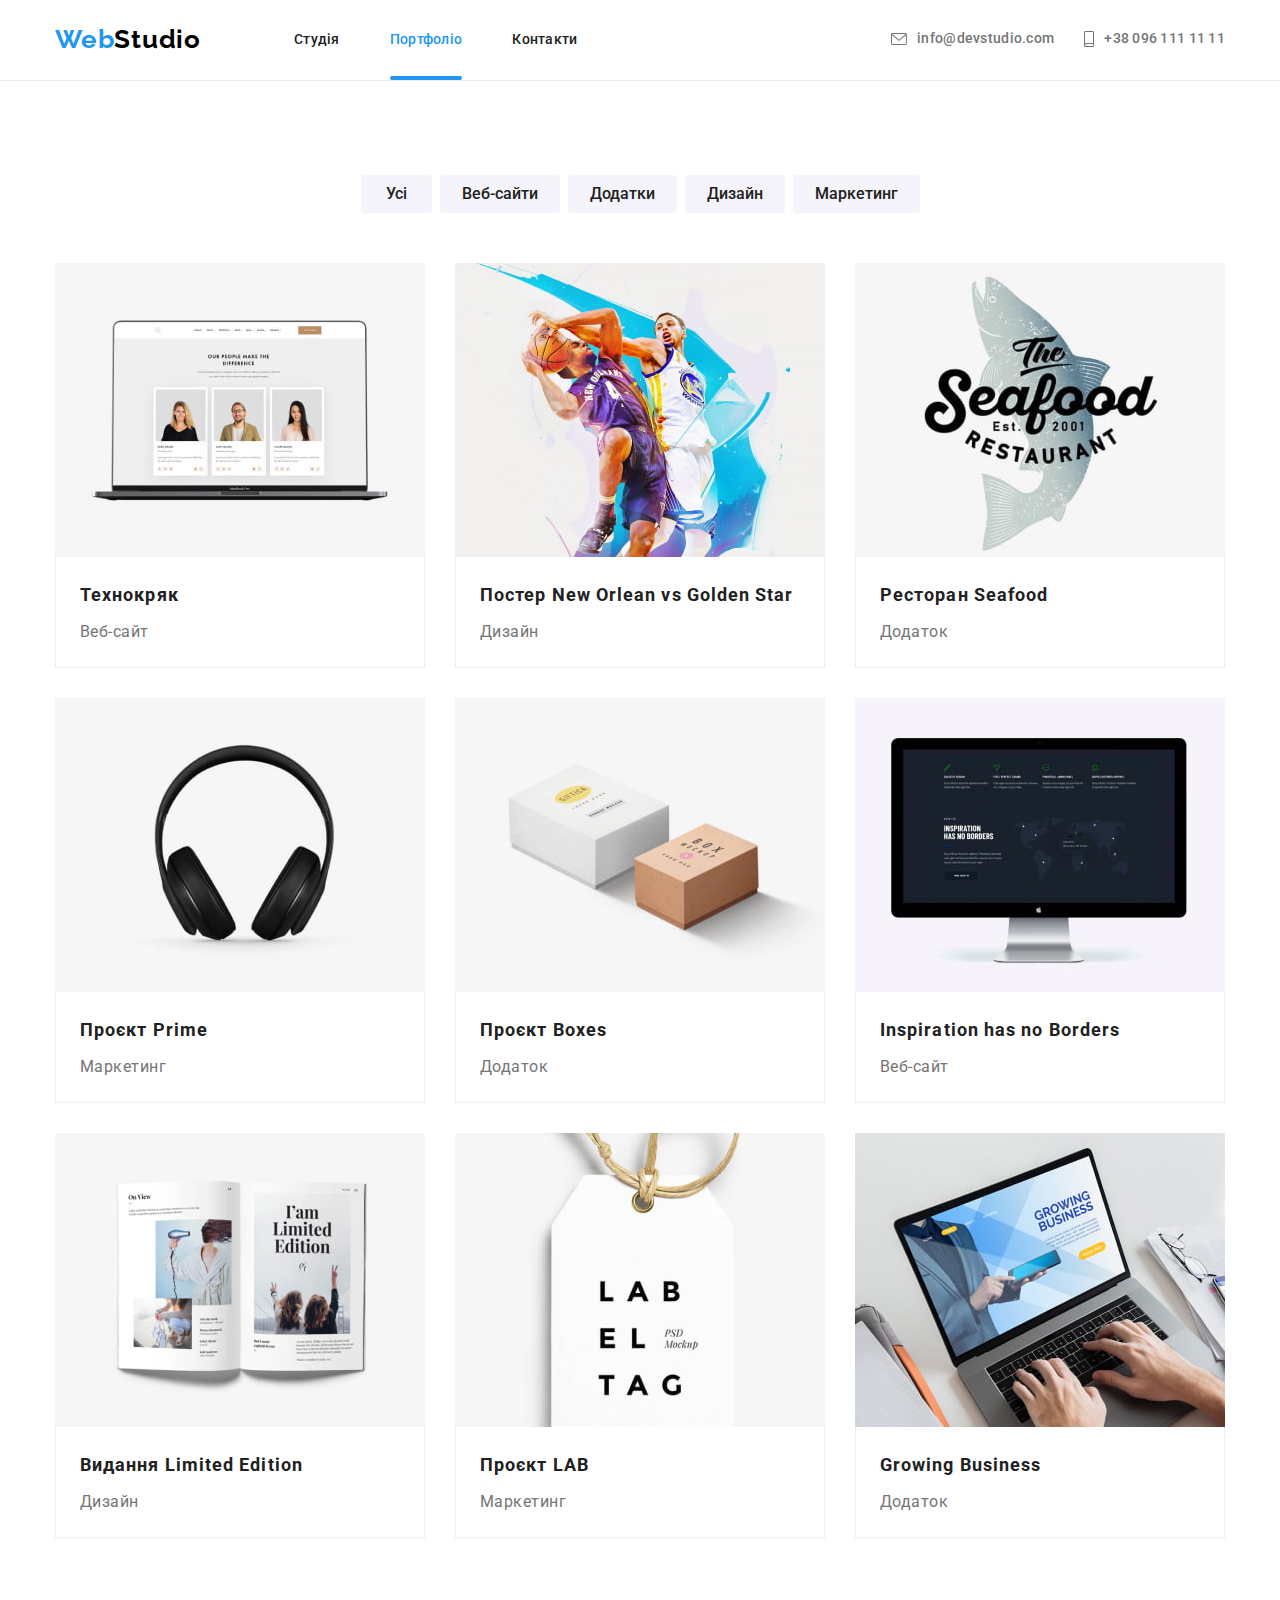
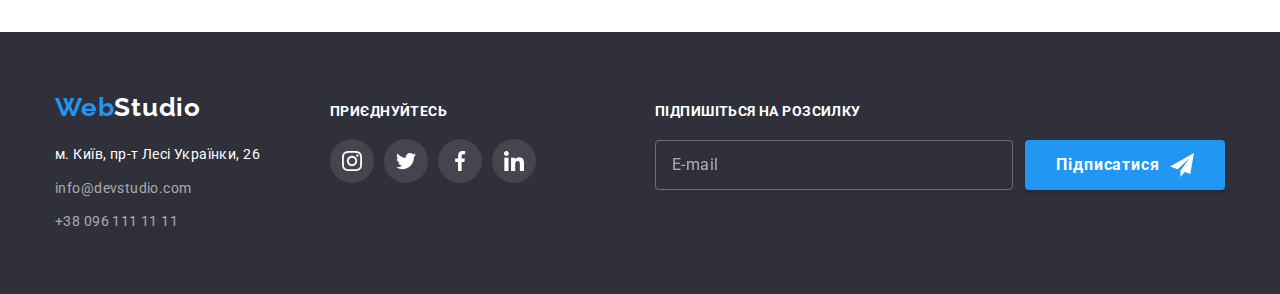
==== portfolio.html @ 271d58be "added new repository" ====
<!DOCTYPE html>
<html lang="uk">
  <head>
    <meta charset="UTF-8" />
    <meta http-equiv="X-UA-Compatible" content="IE=edge" />
    <meta name="viewport" content="width=device-width, initial-scale=1.0" />
    <title>Вебстудія</title>
    <link rel="preconnect" href="https://fonts.googleapis.com" />
    <link rel="preconnect" href="https://fonts.gstatic.com" crossorigin />
    <link
      href="https://fonts.googleapis.com/css2?family=Raleway:wght@700&family=Roboto:wght@400;500;700;900&display=swap"
      rel="stylesheet"
    />
    <link
      rel="stylesheet"
      href="https://cdn.jsdelivr.net/npm/modern-normalize@1.1.0/modern-normalize.min.css"
    />    
    <link rel="stylesheet" href="./css/main.min.css" />    
  </head>
  <body>
    <!--HEADER-->
    <header class="page-header">
      <div class="container page-header__container">
        <nav class="page-navigation">
          <a class="logo page-logo link" href="./index.html"
            >Web<span class="logo-studio">Studio</span>
          </a>
          <ul class="menu list">
            <li>
              <a class="menu__link link" href="./index.html">Студія</a>
            </li>
            <li>
              <a class="menu__link link current" href="./portfolio.html">Портфоліо</a>
            </li>
            <li><a class="menu__link link" href="#">Контакти</a></li>
          </ul>
        </nav>
        <ul class="menu-list-contact list">
          <li>
            <a class="contact-mail link" href="mailto:info@devstudio.com"
              ><svg aria-label="електронна пошта" class="envelope-image">
                <use href="./images/symbol-defs.svg#icon-envelope"></use>
              </svg>
              info@devstudio.com
            </a>
          </li>
          <li>
            <a class="contact-phone-number link" href="tel:+380961111111"
              ><svg aria-label="мобільний телефон" class="icon-smartphone">
                <use href="./images/symbol-defs.svg#icon-smartphone"></use>
              </svg>
              +38 096 111 11 11
            </a>
          </li>
        </ul>
      </div>
    </header>
    <!--PORTFOLIO-->
    <main>
      <section class="section">
        <div class="container">
          <h2 class="visually-hidden">Портфоліо</h2>
          <ul class="portfolio-menu list">
            <li><button class="portfolio-open-btn first-btn" type="button">Усі</button></li>
            <li>
              <button class="portfolio-open-btn border-btn" type="button">Веб-сайти</button>
            </li>
            <li><button class="portfolio-open-btn border-btn" type="button">Додатки</button></li>
            <li><button class="portfolio-open-btn border-btn" type="button">Дизайн</button></li>
            <li>
              <button class="portfolio-open-btn border-btn" type="button">Маркетинг</button>
            </li>
          </ul>
          <ul class="portfolio-list list">
            <li class="portfolio-card">
              <a class="link card-link" href="#">
                <div class="portfolio-list-img-wrapper">
                  <img src="./images/pf1.jpg" alt="Технокряк" width="370" />
                  <p class="overlay">
                    Ресурс пропонує комплексні пропозиції з різним рівнем функціоналу та сервісів.
                    Все це дозволить відвідувачу отримати вичерпні відомості про компанію чи
                    приватну особу.
                  </p>
                </div>
                <div class="text-border">
                  <h2 class="portfolio-img-item">Технокряк</h2>
                  <p class="portfolio-img-name">Веб-сайт</p>
                </div>
              </a>
            </li>
            <li class="portfolio-card">
              <a class="link card-link" href="">
                <div class="portfolio-list-img-wrapper">
                  <img src="./images/pf2.jpg" alt="Постер New Orlean vs Golden Star" width="370" />
                  <p class="overlay">
                    Ресурс пропонує комплексні пропозиції з різним рівнем функціоналу та сервісів.
                    Все це дозволить відвідувачу отримати вичерпні відомості про компанію чи
                    приватну особу.
                  </p>
                </div>
                <div class="text-border">
                  <h2 class="portfolio-img-item">Постер New Orlean vs Golden Star</h2>
                  <p class="portfolio-img-name">Дизайн</p>
                </div>
              </a>
            </li>
            <li class="portfolio-card">
              <a class="link card-link" href="">
                <div class="portfolio-list-img-wrapper">
                  <img src="./images/pf3.jpg" alt="Ресторан Seafood" width="370" />
                  <p class="overlay">
                    Ресурс пропонує комплексні пропозиції з різним рівнем функціоналу та сервісів.
                    Все це дозволить відвідувачу отримати вичерпні відомості про компанію чи
                    приватну особу.
                  </p>
                </div>
                <div class="text-border">
                  <h2 class="portfolio-img-item">Ресторан Seafood</h2>
                  <p class="portfolio-img-name">Додаток</p>
                </div>
              </a>
            </li>
            <li class="portfolio-card">
              <a class="link card-link" href="">
                <div class="portfolio-list-img-wrapper">
                  <img src="./images/pf4.jpg" alt="Проєкт Prime" width="370" />
                  <p class="overlay">
                    Ресурс пропонує комплексні пропозиції з різним рівнем функціоналу та сервісів.
                    Все це дозволить відвідувачу отримати вичерпні відомості про компанію чи
                    приватну особу.
                  </p>
                </div>
                <div class="text-border">
                  <h2 class="portfolio-img-item">Проєкт Prime</h2>
                  <p class="portfolio-img-name">Маркетинг</p>
                </div>
              </a>
            </li>
            <li class="portfolio-card">
              <a class="link card-link" href="">
                <div class="portfolio-list-img-wrapper">
                  <img src="./images/pf5.jpg" alt="Проєкт Boxes" width="370" />
                  <p class="overlay">
                    Ресурс пропонує комплексні пропозиції з різним рівнем функціоналу та сервісів.
                    Все це дозволить відвідувачу отримати вичерпні відомості про компанію чи
                    приватну особу.
                  </p>
                </div>
                <div class="text-border">
                  <h2 class="portfolio-img-item">Проєкт Boxes</h2>
                  <p class="portfolio-img-name">Додаток</p>
                </div>
              </a>
            </li>
            <li class="portfolio-card">
              <a class="link card-link" href="">
                <div class="portfolio-list-img-wrapper">
                  <img src="./images/pf6.jpg" alt="Inspiration has no Borders" width="370" />
                  <p class="overlay">
                    Ресурс пропонує комплексні пропозиції з різним рівнем функціоналу та сервісів.
                    Все це дозволить відвідувачу отримати вичерпні відомості про компанію чи
                    приватну особу.
                  </p>
                </div>
                <div class="text-border">
                  <h2 class="portfolio-img-item">Inspiration has no Borders</h2>
                  <p class="portfolio-img-name">Веб-сайт</p>
                </div>
              </a>
            </li>
            <li class="portfolio-card">
              <a class="link card-link" href="">
                <div class="portfolio-list-img-wrapper">
                  <img src="./images/pf7.jpg" alt="Видання Limited Edition" width="370" />
                  <p class="overlay">
                    Ресурс пропонує комплексні пропозиції з різним рівнем функціоналу та сервісів.
                    Все це дозволить відвідувачу отримати вичерпні відомості про компанію чи
                    приватну особу.
                  </p>
                </div>
                <div class="text-border">
                  <h2 class="portfolio-img-item">Видання Limited Edition</h2>
                  <p class="portfolio-img-name">Дизайн</p>
                </div>
              </a>
            </li>
            <li class="portfolio-card">
              <a class="link card-link" href="">
                <div class="portfolio-list-img-wrapper">
                  <img src="./images/pf8.jpg" alt="Проєкт LAB" width="370" />
                  <p class="overlay">
                    Ресурс пропонує комплексні пропозиції з різним рівнем функціоналу та сервісів.
                    Все це дозволить відвідувачу отримати вичерпні відомості про компанію чи
                    приватну особу.
                  </p>
                </div>
                <div class="text-border">
                  <h2 class="portfolio-img-item">Проєкт LAB</h2>
                  <p class="portfolio-img-name">Маркетинг</p>
                </div>
              </a>
            </li>
            <li class="portfolio-card">
              <a class="link card-link" href="">
                <div class="portfolio-list-img-wrapper">
                  <img src="./images/pf9.jpg" alt="Growing Business" width="370" />
                  <p class="overlay">
                    Ресурс пропонує комплексні пропозиції з різним рівнем функціоналу та сервісів.
                    Все це дозволить відвідувачу отримати вичерпні відомості про компанію чи
                    приватну особу.
                  </p>
                </div>
                <div class="text-border">
                  <h2 class="portfolio-img-item">Growing Business</h2>
                  <p class="portfolio-img-name">Додаток</p>
                </div>
              </a>
            </li>
          </ul>
        </div>
      </section>
    </main>
    <!--FOOTER-->
    <footer class="footer">
      <div class="container footer-container">
        <div class="footer-address">
          <a class="footer-page-logo page-logo link" href="./index.html"
            >Web<span class="footer__logo">Studio</span>
          </a>
          <address class="footer__address-area">
            <ul class="list">
              <li class="footer__address-item">
                <a
                  class="footer__address-link link"
                  href="https://goo.gl/maps/CPtrU1FHBa2aNyZL9"
                  target="_blank"
                  rel="noopener noreferrer nofollow"
                >
                  м. Київ, пр-т Лесі Українки, 26
                </a>
              </li>
              <li class="footer__address-item">
                <a class="footer__address-contact link" href="mailto:info@devstudio.com"
                  >info@devstudio.com</a
                >
              </li>
              <li class="footer__address-item">
                <a class="footer__address-contact link" href="tel:+380961111111">+38 096 111 11 11</a>
              </li>
            </ul>
          </address>
        </div>
        <div class="footer-social">
          <p class="footer__title">Приєднуйтесь</p>
          <ul class="footer__social-list list">
            <li class="footer-list-item">
              <a href="" class="footer__social-list-link">
                <svg lang="en" aria-label="instagram icon" class="footer__social-list-icon">
                  <use href="./images/symbol-defs.svg#icon-instagram"></use>
                </svg>
              </a>
            </li>
            <li class="footer-list-item">
              <a href="" class="footer__social-list-link">
                <svg lang="en" aria-label="twitter icon" class="footer__social-list-icon">
                  <use href="./images/symbol-defs.svg#icon-twitter"></use>
                </svg>
              </a>
            </li>
            <li class="footer-list-item">
              <a href="" class="footer__social-list-link">
                <svg lang="en" aria-label="facebook icon" class="footer__social-list-icon">
                  <use href="./images/symbol-defs.svg#icon-facebook"></use>
                </svg>
              </a>
            </li>
            <li class="footer-list-item">
              <a href="" class="footer__social-list-link">
                <svg lang="en" aria-label="linkedin icon" class="footer__social-list-icon">
                  <use href="./images/symbol-defs.svg#icon-linkedin"></use>
                </svg>
              </a>
            </li>
          </ul>
        </div>
        <!--FOOTER-MODAL-->
        <div class="footer-modal">
          <p class="footer-modal-form-title">Підпишіться на розсилку</p>
          <form class="footer-modal-form">
            <label class="footer-modal-form-field">
              <input
                type="email"
                class="footer-modal-form-input"
                name="user_email"
                placeholder="E-mail"
                required
              />
            </label>
            <div class="footer-modal-form-input-wrapper">
              <button type="submit" class="footer-modal-form-submit">
                Підписатися
                <svg class="footer-modal-form-input-icon" width="24" height="24">
                  <use href="./images/symbol-defs.svg#icon-icon-send"></use>
                </svg>
              </button>
            </div>
          </form>
        </div>
      </div>
    </footer>         
  </body>
</html>
---- css/main.min.css ----
:root{--primery-font: "Roboto", sans-serif;--secondary-font: "Raleway", sans-serif;--accent-color: #2196f3;--dark-accent-color: #212121;--grey-accent-color: #757575;--white-accent-color: #ffffff;--black-accent-color: #000000;--dark-background-accent-color: #2f303a;--blue-background-accent-color: #188ce8;--white-background-accent-color: #f5f4fa;--white-border-color: #eeeeee;--grey-second-accent-color: #afb1b8;--transition-dur-and-func: 250ms cubic-bezier(0.4, 0, 0.2, 1)}h1,h2,h3,h4,p{margin-top:0;margin-bottom:0}button{cursor:pointer}body{font-family:var(--primery-font);color:var(--dark-accent-color)}ul{margin-top:0;margin-bottom:0;padding-left:0}img{display:block}.link{text-decoration:none}.list{list-style:none}.section{padding-top:94px;padding-bottom:94px}.container{width:1200px;margin-left:auto;margin-right:auto;padding-left:15px;padding-right:15px}.modal-open-btn{display:block;margin-right:auto;margin-left:auto;padding:10px 32px;font-weight:700;font-size:16px;line-height:1.88;letter-spacing:.06em;color:var(--white-accent-color);background-color:var(--accent-color);box-shadow:0px 4px 4px rgba(0,0,0,.15);border-radius:4px;border:none;transition:background-color var(--transition-dur-and-func)}.modal-open-btn:hover,.modal-open-btn:focus{background-color:var(--blue-background-accent-color)}.portfolio-open-btn{font-weight:500;font-size:16px;line-height:1.6;background:var(--white-background-accent-color);color:var(--dark-accent-color);border-radius:4px;border:none;transition:background-color var(--transition-dur-and-func),color var(--transition-dur-and-func)}.portfolio-open-btn:hover,.portfolio-open-btn:focus{background-color:var(--accent-color);color:var(--white-accent-color)}.border-btn{padding:6px 22px}.first-btn{padding:6px 25px}.title{margin-bottom:50px;font-weight:700;font-size:36px;line-height:1.17;text-align:center;letter-spacing:.03em}.logo{margin-right:93px}.page-logo{font-family:"Raleway";font-style:normal;font-weight:700;font-size:26px;line-height:1.19;letter-spacing:.03em;color:var(--accent-color)}.logo-studio{color:var(--black-accent-color)}.footer__logo{color:var(--white-accent-color)}.visually-hidden{position:absolute;width:1px;height:1px;margin:-1px;padding:0;overflow:hidden;border:0;clip:rect(0 0 0 0)}.list-item{display:flex;gap:30px;justify-content:center}.backdrop{position:fixed;top:0;left:0;z-index:100;width:100%;height:100%;background-color:rgba(0,0,0,.5);transition:opacity 250ms ease,visibility 250ms ease}.backdrop.is-hidden{visibility:hidden;opacity:0;pointer-events:none}.modal{position:absolute;top:50%;left:50%;transform:translate(-50%, -50%);width:528px;height:581px;background-color:var(--white-accent-color);padding:40px}.modal-close-btn{position:absolute;top:8px;right:8px;display:flex;align-items:center;justify-content:center;width:30px;height:30px;border-radius:50%;background-color:var(--white-accent-color);border:1px solid rgba(0,0,0,.1);padding:0px}.modal-close-btn:hover,.modal-close-btn:focus{fill:var(--accent-color)}.modal-form-title{font-weight:700;font-size:20px;line-height:1.15;text-align:center;letter-spacing:.03em;color:#212121;margin-bottom:12px}.modal-form{display:flex;flex-direction:column}.modal-form-field{margin-bottom:10px}.modal-form-field-textarea{margin-bottom:20px}.modal-form-field-desc{display:block;font-size:12px;line-height:1.17;letter-spacing:.01em;color:var(--grey-accent-color);margin-bottom:4px}.modal-form-input-wrapper{position:relative;display:block}.modal-form-input{width:100%;height:40px;border:1px solid rgba(33,33,33,.2);border-radius:4px;padding-left:42px;transition:border-color var(--transition-dur-and-func)}.modal-form-input:focus{outline:none;border-color:var(--accent-color)}.modal-form-input-icon{display:block;position:absolute;top:50%;left:12px;transform:translateY(-50%);fill:var(--dark-accent-color);transition:fill var(--transition-dur-and-func)}.modal-form-input:focus+.modal-form-input-icon{fill:var(--accent-color)}.modal-form-message{width:100%;height:120px;border:1px solid rgba(33,33,33,.2);border-radius:4px;padding:12px 16px;resize:none;transition:border-color var(--transition-dur-and-func)}.modal-form-message::placeholder{font-size:12px;line-height:1.17;letter-spacing:.01em;color:rgba(117,117,117,.5)}.modal-form-message:focus{outline:none;border-color:var(--accent-color)}.modal-form-check-field{display:flex;align-items:center;justify-content:center;font-size:14px;line-height:1.71;letter-spacing:.03em;color:var(--grey-accent-color);margin-bottom:30px}.modal-form-check{position:absolute;appearance:none}.modal-form-own-checkbox{width:16px;height:15px;border-radius:2px;border:2px solid var(--dark-accent-color);cursor:pointer;margin-right:7px}.modal-form-check:checked+.modal-form-own-checkbox{background-color:var(--accent-color);border:none}.modal-form-checkbox-icon{display:none}.modal-form-check:checked+.modal-form-own-checkbox .modal-form-checkbox-icon{display:block;fill:#fff}.modal-form-agreement{color:var(--accent-color)}.modal-form-submit{display:block;margin-right:auto;margin-left:auto;padding:10px 52px;font-weight:700;font-size:16px;line-height:1.88;letter-spacing:.06em;color:var(--white-accent-color);background-color:var(--accent-color);box-shadow:0px 4px 4px rgba(0,0,0,.15);border-radius:4px;border:none;transition:background-color var(--transition-dur-and-func)}.modal-form-submit:hover,.modal-form-submit:focus{background-color:var(--blue-background-accent-color)}.overlay{position:absolute;top:0;left:0;height:100%;width:100%;overflow:auto;transform:translateY(100%);transition:transform var(--transition-dur-and-func);background:rgba(33,150,243,.9);color:var(--white-accent-color);font-size:18px;line-height:28px;letter-spacing:.03em;padding:63px 24px}.card-link:hover .overlay,.card-link:focus .overlay{transform:translateY(0%)}.specialization__overlay{position:absolute;top:224px;left:0;height:70px;width:100%;background-color:rgba(47,48,58,.8);color:var(--white-accent-color);text-transform:uppercase;font-weight:700;font-size:14px;line-height:1.14;letter-spacing:.03em;display:flex;align-items:center;justify-content:center}.footer-modal{margin-left:auto}.footer-modal-form-title{font-weight:700;font-size:14px;line-height:1.14;letter-spacing:.03em;text-transform:uppercase;color:var(--white-accent-color);margin-bottom:20px}.footer-modal-form{display:flex}.footer-modal-form-input{width:358px;height:50px;padding-left:16px;color:var(--white-accent-color);background:none;border:1px solid rgba(255,255,255,.3);filter:drop-shadow(0px 4px 4px rgba(0, 0, 0, 0.15));border-radius:4px;transition:border-color var(--transition-dur-and-func)}.footer-modal-form-input::placeholder{font-size:16px;line-height:1.25;letter-spacing:.03em;color:rgba(255,255,255,.6)}.footer-modal-form-input:focus{outline:none;border-color:var(--accent-color)}.footer-modal-form-submit{display:flex;column-gap:10px;justify-content:center;align-items:center;padding:0;margin-left:12px;width:200px;height:50px;box-shadow:0px 4px 4px rgba(0,0,0,.15);border-radius:4px;border:none;font-weight:700;font-size:16px;line-height:1.88;letter-spacing:.06em;color:var(--white-accent-color);background-color:var(--accent-color);transition:background-color var(--transition-dur-and-func)}.footer-modal-form-submit:hover,.footer-modal-form-submit:focus{background-color:var(--blue-background-accent-color)}.footer-modal-form-input-icon{fill:var(--white-accent-color)}.page-header{padding-top:24px;padding-bottom:25px;border-bottom:1px solid #ececec}.page-header__container{display:flex;align-items:center}.page-navigation{display:flex;align-items:center}.menu{display:flex;column-gap:50px}.menu-list-contact{display:flex;margin-left:auto}.menu .link.current{color:var(--accent-color)}.menu__link{position:relative;padding-bottom:32px;padding-top:32px;font-weight:500;font-size:14px;line-height:1.14;letter-spacing:.02em;color:var(--dark-accent-color);transition:color var(--transition-dur-and-func)}.menu__link:hover,.menu__link:focus{color:var(--accent-color)}.contact-mail{display:flex;align-items:center;font-weight:500;font-size:14px;line-height:1.14;letter-spacing:.02em;color:var(--grey-accent-color);margin-right:30px;transition:color var(--transition-dur-and-func)}.contact-mail:hover,.contact-mail:focus{color:var(--accent-color)}.contact-phone-number{display:flex;align-items:center;font-weight:500;font-size:14px;line-height:1.14;letter-spacing:.02em;color:var(--grey-accent-color);transition:color var(--transition-dur-and-func)}.contact-phone-number:hover,.contact-phone-number:focus{color:var(--accent-color)}.icon-smartphone{width:10px;height:16px;margin-right:10px;fill:currentColor}.envelope-image{width:16px;height:12px;margin-right:10px;fill:currentColor}.current::after{position:absolute;display:block;content:"";left:0;bottom:-1px;width:100%;height:4px;background-color:var(--accent-color);border-radius:2px}.container-hero{max-width:1600px;height:600px;margin-left:auto;margin-right:auto;padding-top:200px;padding-bottom:200px;background-color:#c4c4c4;background-image:linear-gradient(rgba(47, 48, 58, 0.4), rgba(47, 48, 58, 0.4)),url(../images/hero/bg.jpg);background-repeat:no-repeat;background-size:cover;background-position:center}.container-hero__title{display:block;text-align:center;margin-right:auto;margin-left:auto;margin-bottom:30px;width:696px;font-weight:900;font-size:44px;line-height:1.36;letter-spacing:.06em;text-transform:uppercase;color:var(--white-accent-color)}.advantages-list__link{display:flex;justify-content:center;align-items:center;width:270px;height:120px;background:var(--white-background-accent-color);border-radius:4px;margin-bottom:30px;cursor:unset}.advantages-list__icon{width:70px;height:70px}.advantages-list__item{flex-basis:calc((100% - 90px)/4)}.advantages-list__title{font-weight:700;font-size:14px;line-height:1.14;letter-spacing:.03em;text-transform:uppercase;margin-bottom:10px}.advantages-list__description{font-size:14px;line-height:1.71;letter-spacing:.03em;color:var(--grey-accent-color)}.specialization{padding-bottom:94px}.specialization__img-wrapper{position:relative}.team{background-color:var(--white-background-accent-color)}.team__item{background:var(--white-accent-color);box-shadow:0px 1px 3px rgba(0,0,0,.12),0px 1px 1px rgba(0,0,0,.14),0px 2px 1px rgba(0,0,0,.2);border-radius:0px 0px 4px 4px}.team__img{margin-bottom:30px}.team__title{font-weight:500;font-size:16px;line-height:1.19;text-align:center;letter-spacing:.03em;margin-bottom:10px}.team__description{font-size:16px;line-height:1.19;text-align:center;letter-spacing:.03em;margin-bottom:16px;color:var(--grey-accent-color)}.team__social-list{display:flex;justify-content:center;column-gap:10px;margin-bottom:30px}.team__social-list-link{display:flex;justify-content:center;align-items:center;width:44px;height:44px;border-radius:50px;transition:background-color var(--transition-dur-and-func)}.team__social-list-link:hover,.team__social-list-link:focus{background-color:var(--accent-color)}.team__social-list-icon{width:20px;height:20px;fill:var(--grey-second-accent-color);transition:fill var(--transition-dur-and-func)}.team__social-list-link:hover .team__social-list-icon,.team__social-list-link:focus .team__social-list-icon{fill:var(--white-accent-color)}.customers__list-link{display:flex;justify-content:center;align-items:center;width:170px;height:92px;border:1px solid var(--grey-second-accent-color);border-radius:4px;transition:border var(--transition-dur-and-func)}.customers__list-link:hover,.customers__list-link:focus{border:1px solid var(--accent-color);border-radius:4px}.customers__list-icon{width:106px;height:60px;fill:var(--grey-second-accent-color);transition:fill var(--transition-dur-and-func)}.customers__list-link:hover .customers__list-icon,.customers__list-link:focus .customers__list-icon{fill:var(--accent-color)}.footer{padding-top:60px;padding-bottom:60px;background:var(--dark-background-accent-color)}.footer-container{display:flex;align-items:baseline}.footer-address{margin-right:70px}.footer__address-area{margin-top:20px}.footer__address-item:not(:last-child){margin-bottom:10px}.footer__address-link{font-style:normal;font-size:14px;line-height:1.7;letter-spacing:.03em;color:var(--white-accent-color)}.footer__address-contact{font-style:normal;font-size:14px;line-height:1.7;letter-spacing:.03em;color:rgba(255,255,255,.6);transition:color var(--transition-dur-and-func)}.footer__address-contact:hover,.footer__address-contact:focus{color:var(--accent-color)}.footer__title{font-weight:700;font-size:14px;letter-spacing:.03em;text-transform:uppercase;color:var(--white-accent-color);margin-bottom:20px}.footer__social-list{display:flex;justify-content:flex-start;gap:10px}.footer__social-list-link{display:flex;justify-content:center;align-items:center;width:44px;height:44px;border-radius:50px;background:rgba(255,255,255,.1);transition:background-color var(--transition-dur-and-func)}.footer__social-list-link:hover,.footer__social-list-link:focus{background-color:var(--accent-color)}.footer__social-list-icon{width:20px;height:20px;fill:var(--white-accent-color)}.portfolio-menu{display:flex;column-gap:8px;margin-bottom:50px;justify-content:center}.portfolio-list{display:flex;flex-wrap:wrap;gap:30px}.portfolio-card{flex-basis:calc((100% - 60px)/3)}.card-link:hover,.card-link:focus{display:block;box-shadow:0px 1px 1px rgba(0,0,0,.12),0px 4px 4px rgba(0,0,0,.06),1px 4px 6px rgba(0,0,0,.16)}.portfolio-img-item{font-weight:700;font-size:18px;line-height:2;letter-spacing:.06em;color:var(--dark-accent-color);margin-bottom:4px}.portfolio-img-name{font-size:16px;line-height:1.88;letter-spacing:.03em;color:var(--grey-accent-color)}.portfolio-list-img-wrapper{position:relative;overflow:hidden}.text-border{padding:20px 24px;border:1px solid var(--white-border-color);border-top:none}/*# sourceMappingURL=main.min.css.map */
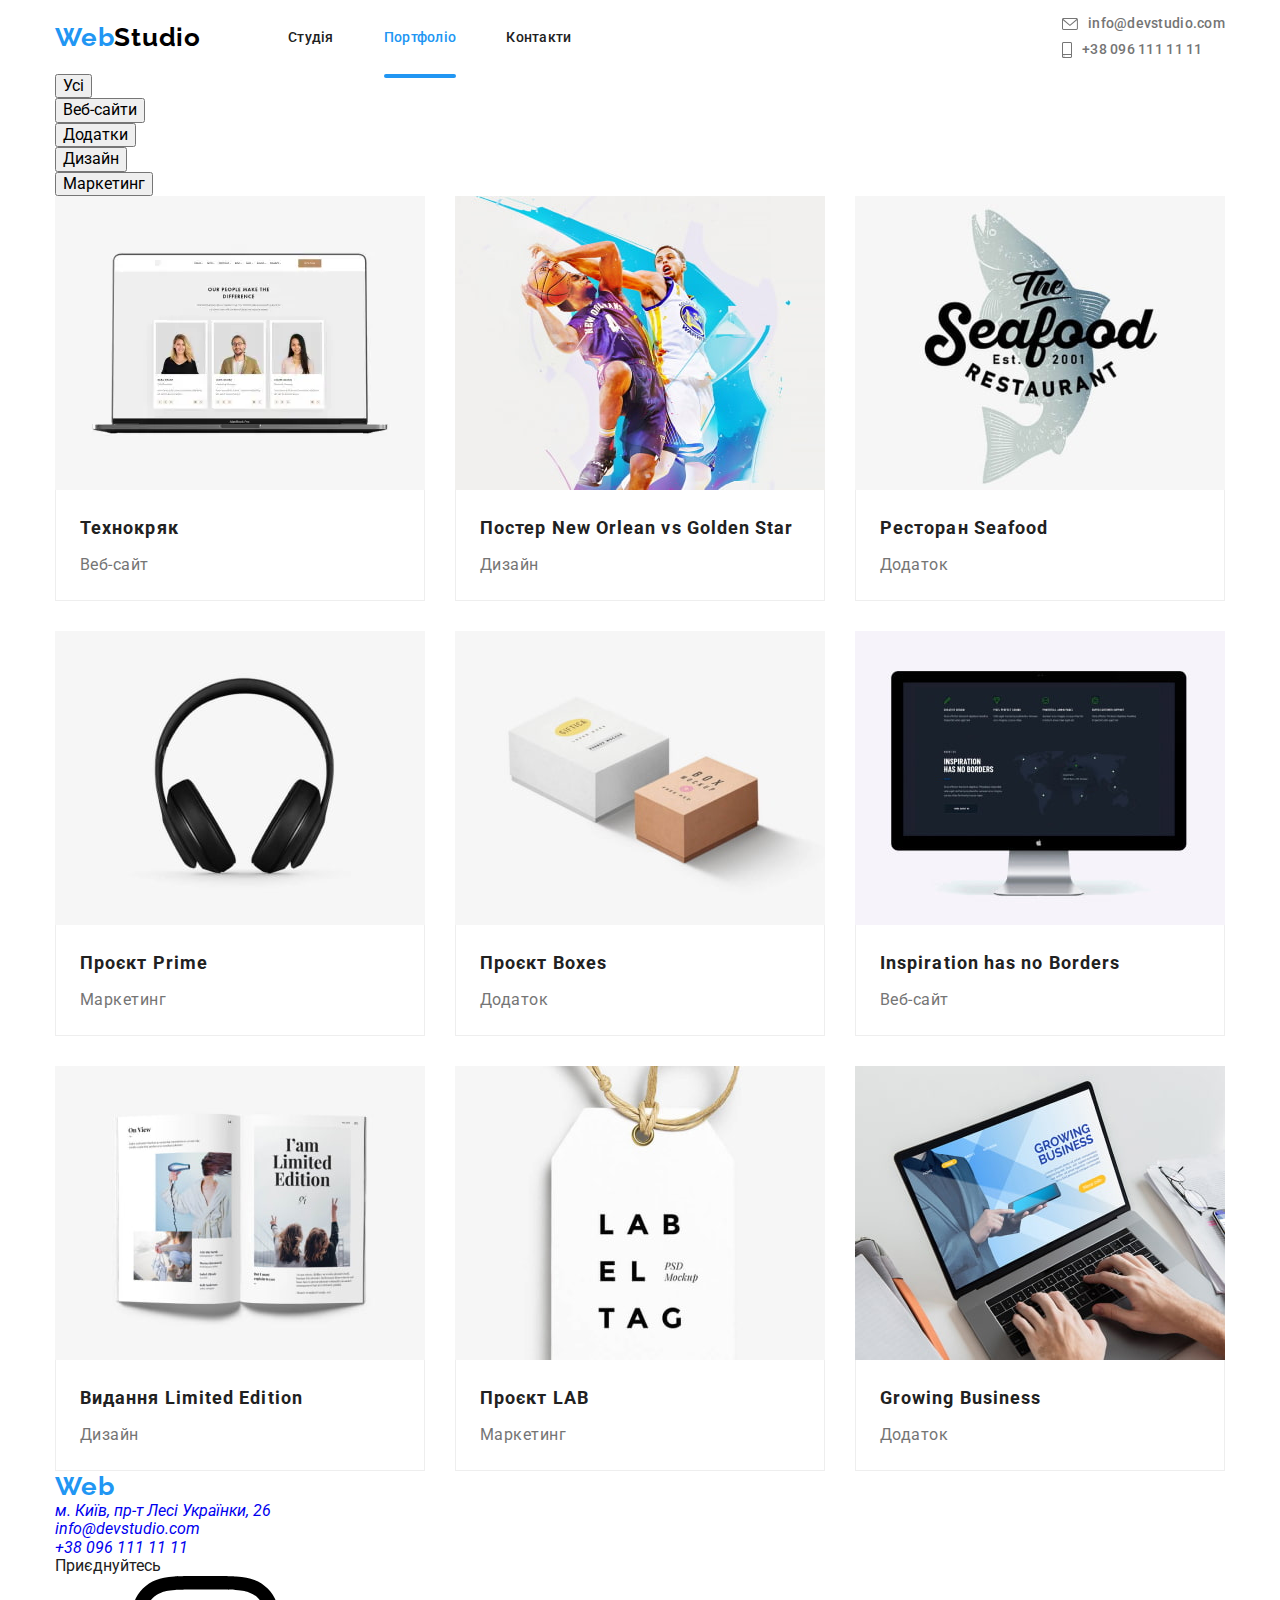
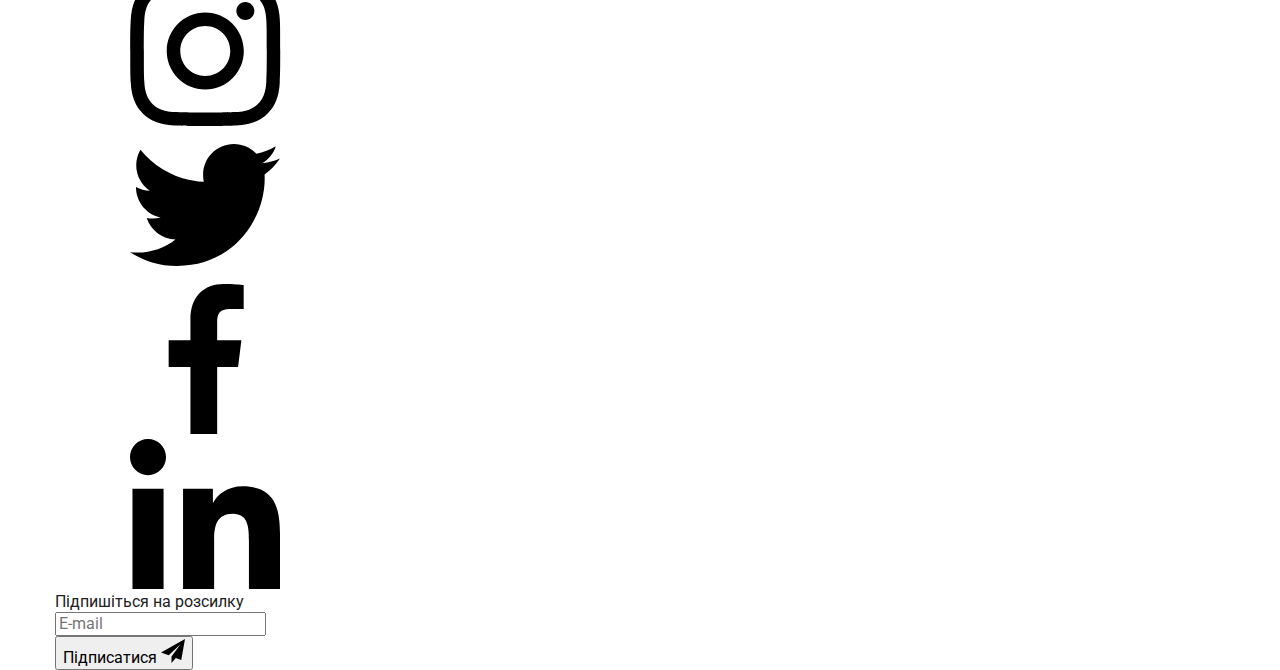
==== commit c0891511: "add" ====
--- a/portfolio.html
+++ b/portfolio.html
@@ -14,8 +14,8 @@
     <link
       rel="stylesheet"
       href="https://cdn.jsdelivr.net/npm/modern-normalize@1.1.0/modern-normalize.min.css"
-    />    
-    <link rel="stylesheet" href="./css/main.min.css" />    
+    />
+    <link rel="stylesheet" href="./css/main.min.css" />
   </head>
   <body>
     <!--HEADER-->
@@ -35,6 +35,11 @@
             <li><a class="menu__link link" href="#">Контакти</a></li>
           </ul>
         </nav>
+        <button type="button" class="page-header__button" data-menu-open>
+          <svg class="page-header__button-icon">
+            <use href="./images/symbol-defs.svg#icon-burger"></use>
+          </svg>
+        </button>
         <ul class="menu-list-contact list">
           <li>
             <a class="contact-mail link" href="mailto:info@devstudio.com"
@@ -54,6 +59,52 @@
           </li>
         </ul>
       </div>
+      <div class="mobile-menu" data-menu>
+        <div class="container mobile-menu__container">
+          <button class="mobile-menu__close-btn" data-menu-close>
+            <svg class="mobile-menu__close-icon">
+              <use href="./images/symbol-defs.svg#icon-close"></use>
+            </svg>
+          </button>
+          <ul class="mobile-menu__list list">
+            <li class="mobile-menu__item">
+              <a class="mobile-menu__link link current" href="./index.html">Студія</a>
+            </li>
+            <li class="mobile-menu__item">
+              <a class="mobile-menu__link link" href="./portfolio.html">Портфоліо</a>
+            </li>
+            <li class="mobile-menu__item">
+              <a class="mobile-menu__link link" href="#">Контакти</a>
+            </li>
+          </ul>
+          <div class="mobile-menu__contact-social">
+            <ul class="mobile-menu__contact-list list">
+              <li class="mobile-menu__contact-tel">
+                <a class="mobile-menu__contact-tel-link link" href="tel:+380961111111"
+                  >+38 096 111 11 11</a
+                >
+              </li>
+              <li class="mobile-menu__contact-mail">
+                <a class="mobile-menu__contact-mail-link link" href="mailto:info@devstudio.com"
+                  >info@devstudio.com</a
+                >
+              </li>
+            </ul>
+            <ul class="mobile-menu__social-list list">
+              <li class="mobile-menu__social-item">
+                <a class="mobile-menu__social-link link" href="">Instagram</a>
+              </li>
+              <li class="mobile-menu__social-item">
+                <a class="mobile-menu__social-link link" href="">Twitter</a>
+              </li>
+              <li class="mobile-menu__social-item">
+                <a class="mobile-menu__social-link link" href="">Facebook</a>
+              </li>
+              <li class=""><a class="mobile-menu__social-link link" href="">LinkedIn</a></li>
+            </ul>
+          </div>
+        </div>
+      </div>
     </header>
     <!--PORTFOLIO-->
     <main>
@@ -61,13 +112,19 @@
         <div class="container">
           <h2 class="visually-hidden">Портфоліо</h2>
           <ul class="portfolio-menu list">
-            <li><button class="portfolio-open-btn first-btn" type="button">Усі</button></li>
-            <li>
+            <li class="portfolio-menu__open-btn">
+              <button class="portfolio-open-btn first-btn" type="button">Усі</button>
+            </li>
+            <li class="portfolio-menu__open-btn">
               <button class="portfolio-open-btn border-btn" type="button">Веб-сайти</button>
             </li>
-            <li><button class="portfolio-open-btn border-btn" type="button">Додатки</button></li>
-            <li><button class="portfolio-open-btn border-btn" type="button">Дизайн</button></li>
-            <li>
+            <li class="portfolio-menu__open-btn">
+              <button class="portfolio-open-btn border-btn" type="button">Додатки</button>
+            </li>
+            <li class="portfolio-menu__open-btn">
+              <button class="portfolio-open-btn border-btn" type="button">Дизайн</button>
+            </li>
+            <li class="portfolio-menu__open-btn">
               <button class="portfolio-open-btn border-btn" type="button">Маркетинг</button>
             </li>
           </ul>
@@ -75,7 +132,53 @@
             <li class="portfolio-card">
               <a class="link card-link" href="#">
                 <div class="portfolio-list-img-wrapper">
-                  <img src="./images/pf1.jpg" alt="Технокряк" width="370" />
+                  <picture>
+                    <source
+                      srcset="
+                        ./images/portfolio/TK/pf.desk.tk.webp.webp    1x,
+                        ./images/portfolio/TK/pf.desk.tk@2x.webp.webp 2x
+                      "
+                      media="(min-width: 1200px)"
+                      type="image/webp"
+                    />
+                    <source
+                      srcset="
+                        ./images/portfolio/TK/pf.desk.tk.img.jpg    1x,
+                        ./images/portfolio/TK/pf.desk.tk@2x.img.jpg 2x
+                      "
+                      media="(min-width: 1200px)"
+                    />
+                    <source
+                      srcset="
+                        ./images/portfolio/TK/pf.tab.tk.webp.webp    1x,
+                        ./images/portfolio/TK/pf.tab.tk@2x.webp.webp 2x
+                      "
+                      media="(min-width: 768px)"
+                    />
+                    <source
+                      srcset="
+                        ./images/portfolio/TK/pf.tab.tk.img.jpg    1x,
+                        ./images/portfolio/TK/pf.tab.tk@2x.img.jpg 2x
+                      "
+                      media="(min-width: 768px)"
+                    />
+                    <source
+                      srcset="
+                        ./images/portfolio/TK/pf.mob.tk.webp.webp    1x,
+                        ./images/portfolio/TK/pf.mob.tk@2x.webp.webp 2x
+                      "
+                      media="(max-width: 767px)"
+                    />
+                    <source
+                      srcset="
+                        ./images/portfolio/TK/pf.mob.tk.img.jpg    1x,
+                        ./images/portfolio/TK/pf.mob.tk@2x.img.jpg 2x
+                      "
+                      media="(max-width: 767px)"
+                    />
+                    <img src="./images/portfolio/TK/pf.desk.tk.img.jpg" alt="Технокряк" />
+                  </picture>
+
                   <p class="overlay">
                     Ресурс пропонує комплексні пропозиції з різним рівнем функціоналу та сервісів.
                     Все це дозволить відвідувачу отримати вичерпні відомості про компанію чи
@@ -245,7 +348,9 @@
                 >
               </li>
               <li class="footer__address-item">
-                <a class="footer__address-contact link" href="tel:+380961111111">+38 096 111 11 11</a>
+                <a class="footer__address-contact link" href="tel:+380961111111"
+                  >+38 096 111 11 11</a
+                >
               </li>
             </ul>
           </address>
@@ -307,6 +412,7 @@
           </form>
         </div>
       </div>
-    </footer>         
+    </footer>
+    <script src="./js/menu.js"></script>
   </body>
 </html>
--- a/css/main.min.css
+++ b/css/main.min.css
@@ -1 +1 @@
-:root{--primery-font: "Roboto", sans-serif;--secondary-font: "Raleway", sans-serif;--accent-color: #2196f3;--dark-accent-color: #212121;--grey-accent-color: #757575;--white-accent-color: #ffffff;--black-accent-color: #000000;--dark-background-accent-color: #2f303a;--blue-background-accent-color: #188ce8;--white-background-accent-color: #f5f4fa;--white-border-color: #eeeeee;--grey-second-accent-color: #afb1b8;--transition-dur-and-func: 250ms cubic-bezier(0.4, 0, 0.2, 1)}h1,h2,h3,h4,p{margin-top:0;margin-bottom:0}button{cursor:pointer}body{font-family:var(--primery-font);color:var(--dark-accent-color)}ul{margin-top:0;margin-bottom:0;padding-left:0}img{display:block}.link{text-decoration:none}.list{list-style:none}.section{padding-top:94px;padding-bottom:94px}.container{width:1200px;margin-left:auto;margin-right:auto;padding-left:15px;padding-right:15px}.modal-open-btn{display:block;margin-right:auto;margin-left:auto;padding:10px 32px;font-weight:700;font-size:16px;line-height:1.88;letter-spacing:.06em;color:var(--white-accent-color);background-color:var(--accent-color);box-shadow:0px 4px 4px rgba(0,0,0,.15);border-radius:4px;border:none;transition:background-color var(--transition-dur-and-func)}.modal-open-btn:hover,.modal-open-btn:focus{background-color:var(--blue-background-accent-color)}.portfolio-open-btn{font-weight:500;font-size:16px;line-height:1.6;background:var(--white-background-accent-color);color:var(--dark-accent-color);border-radius:4px;border:none;transition:background-color var(--transition-dur-and-func),color var(--transition-dur-and-func)}.portfolio-open-btn:hover,.portfolio-open-btn:focus{background-color:var(--accent-color);color:var(--white-accent-color)}.border-btn{padding:6px 22px}.first-btn{padding:6px 25px}.title{margin-bottom:50px;font-weight:700;font-size:36px;line-height:1.17;text-align:center;letter-spacing:.03em}.logo{margin-right:93px}.page-logo{font-family:"Raleway";font-style:normal;font-weight:700;font-size:26px;line-height:1.19;letter-spacing:.03em;color:var(--accent-color)}.logo-studio{color:var(--black-accent-color)}.footer__logo{color:var(--white-accent-color)}.visually-hidden{position:absolute;width:1px;height:1px;margin:-1px;padding:0;overflow:hidden;border:0;clip:rect(0 0 0 0)}.list-item{display:flex;gap:30px;justify-content:center}.backdrop{position:fixed;top:0;left:0;z-index:100;width:100%;height:100%;background-color:rgba(0,0,0,.5);transition:opacity 250ms ease,visibility 250ms ease}.backdrop.is-hidden{visibility:hidden;opacity:0;pointer-events:none}.modal{position:absolute;top:50%;left:50%;transform:translate(-50%, -50%);width:528px;height:581px;background-color:var(--white-accent-color);padding:40px}.modal-close-btn{position:absolute;top:8px;right:8px;display:flex;align-items:center;justify-content:center;width:30px;height:30px;border-radius:50%;background-color:var(--white-accent-color);border:1px solid rgba(0,0,0,.1);padding:0px}.modal-close-btn:hover,.modal-close-btn:focus{fill:var(--accent-color)}.modal-form-title{font-weight:700;font-size:20px;line-height:1.15;text-align:center;letter-spacing:.03em;color:#212121;margin-bottom:12px}.modal-form{display:flex;flex-direction:column}.modal-form-field{margin-bottom:10px}.modal-form-field-textarea{margin-bottom:20px}.modal-form-field-desc{display:block;font-size:12px;line-height:1.17;letter-spacing:.01em;color:var(--grey-accent-color);margin-bottom:4px}.modal-form-input-wrapper{position:relative;display:block}.modal-form-input{width:100%;height:40px;border:1px solid rgba(33,33,33,.2);border-radius:4px;padding-left:42px;transition:border-color var(--transition-dur-and-func)}.modal-form-input:focus{outline:none;border-color:var(--accent-color)}.modal-form-input-icon{display:block;position:absolute;top:50%;left:12px;transform:translateY(-50%);fill:var(--dark-accent-color);transition:fill var(--transition-dur-and-func)}.modal-form-input:focus+.modal-form-input-icon{fill:var(--accent-color)}.modal-form-message{width:100%;height:120px;border:1px solid rgba(33,33,33,.2);border-radius:4px;padding:12px 16px;resize:none;transition:border-color var(--transition-dur-and-func)}.modal-form-message::placeholder{font-size:12px;line-height:1.17;letter-spacing:.01em;color:rgba(117,117,117,.5)}.modal-form-message:focus{outline:none;border-color:var(--accent-color)}.modal-form-check-field{display:flex;align-items:center;justify-content:center;font-size:14px;line-height:1.71;letter-spacing:.03em;color:var(--grey-accent-color);margin-bottom:30px}.modal-form-check{position:absolute;appearance:none}.modal-form-own-checkbox{width:16px;height:15px;border-radius:2px;border:2px solid var(--dark-accent-color);cursor:pointer;margin-right:7px}.modal-form-check:checked+.modal-form-own-checkbox{background-color:var(--accent-color);border:none}.modal-form-checkbox-icon{display:none}.modal-form-check:checked+.modal-form-own-checkbox .modal-form-checkbox-icon{display:block;fill:#fff}.modal-form-agreement{color:var(--accent-color)}.modal-form-submit{display:block;margin-right:auto;margin-left:auto;padding:10px 52px;font-weight:700;font-size:16px;line-height:1.88;letter-spacing:.06em;color:var(--white-accent-color);background-color:var(--accent-color);box-shadow:0px 4px 4px rgba(0,0,0,.15);border-radius:4px;border:none;transition:background-color var(--transition-dur-and-func)}.modal-form-submit:hover,.modal-form-submit:focus{background-color:var(--blue-background-accent-color)}.overlay{position:absolute;top:0;left:0;height:100%;width:100%;overflow:auto;transform:translateY(100%);transition:transform var(--transition-dur-and-func);background:rgba(33,150,243,.9);color:var(--white-accent-color);font-size:18px;line-height:28px;letter-spacing:.03em;padding:63px 24px}.card-link:hover .overlay,.card-link:focus .overlay{transform:translateY(0%)}.specialization__overlay{position:absolute;top:224px;left:0;height:70px;width:100%;background-color:rgba(47,48,58,.8);color:var(--white-accent-color);text-transform:uppercase;font-weight:700;font-size:14px;line-height:1.14;letter-spacing:.03em;display:flex;align-items:center;justify-content:center}.footer-modal{margin-left:auto}.footer-modal-form-title{font-weight:700;font-size:14px;line-height:1.14;letter-spacing:.03em;text-transform:uppercase;color:var(--white-accent-color);margin-bottom:20px}.footer-modal-form{display:flex}.footer-modal-form-input{width:358px;height:50px;padding-left:16px;color:var(--white-accent-color);background:none;border:1px solid rgba(255,255,255,.3);filter:drop-shadow(0px 4px 4px rgba(0, 0, 0, 0.15));border-radius:4px;transition:border-color var(--transition-dur-and-func)}.footer-modal-form-input::placeholder{font-size:16px;line-height:1.25;letter-spacing:.03em;color:rgba(255,255,255,.6)}.footer-modal-form-input:focus{outline:none;border-color:var(--accent-color)}.footer-modal-form-submit{display:flex;column-gap:10px;justify-content:center;align-items:center;padding:0;margin-left:12px;width:200px;height:50px;box-shadow:0px 4px 4px rgba(0,0,0,.15);border-radius:4px;border:none;font-weight:700;font-size:16px;line-height:1.88;letter-spacing:.06em;color:var(--white-accent-color);background-color:var(--accent-color);transition:background-color var(--transition-dur-and-func)}.footer-modal-form-submit:hover,.footer-modal-form-submit:focus{background-color:var(--blue-background-accent-color)}.footer-modal-form-input-icon{fill:var(--white-accent-color)}.page-header{padding-top:24px;padding-bottom:25px;border-bottom:1px solid #ececec}.page-header__container{display:flex;align-items:center}.page-navigation{display:flex;align-items:center}.menu{display:flex;column-gap:50px}.menu-list-contact{display:flex;margin-left:auto}.menu .link.current{color:var(--accent-color)}.menu__link{position:relative;padding-bottom:32px;padding-top:32px;font-weight:500;font-size:14px;line-height:1.14;letter-spacing:.02em;color:var(--dark-accent-color);transition:color var(--transition-dur-and-func)}.menu__link:hover,.menu__link:focus{color:var(--accent-color)}.contact-mail{display:flex;align-items:center;font-weight:500;font-size:14px;line-height:1.14;letter-spacing:.02em;color:var(--grey-accent-color);margin-right:30px;transition:color var(--transition-dur-and-func)}.contact-mail:hover,.contact-mail:focus{color:var(--accent-color)}.contact-phone-number{display:flex;align-items:center;font-weight:500;font-size:14px;line-height:1.14;letter-spacing:.02em;color:var(--grey-accent-color);transition:color var(--transition-dur-and-func)}.contact-phone-number:hover,.contact-phone-number:focus{color:var(--accent-color)}.icon-smartphone{width:10px;height:16px;margin-right:10px;fill:currentColor}.envelope-image{width:16px;height:12px;margin-right:10px;fill:currentColor}.current::after{position:absolute;display:block;content:"";left:0;bottom:-1px;width:100%;height:4px;background-color:var(--accent-color);border-radius:2px}.container-hero{max-width:1600px;height:600px;margin-left:auto;margin-right:auto;padding-top:200px;padding-bottom:200px;background-color:#c4c4c4;background-image:linear-gradient(rgba(47, 48, 58, 0.4), rgba(47, 48, 58, 0.4)),url(../images/hero/bg.jpg);background-repeat:no-repeat;background-size:cover;background-position:center}.container-hero__title{display:block;text-align:center;margin-right:auto;margin-left:auto;margin-bottom:30px;width:696px;font-weight:900;font-size:44px;line-height:1.36;letter-spacing:.06em;text-transform:uppercase;color:var(--white-accent-color)}.advantages-list__link{display:flex;justify-content:center;align-items:center;width:270px;height:120px;background:var(--white-background-accent-color);border-radius:4px;margin-bottom:30px;cursor:unset}.advantages-list__icon{width:70px;height:70px}.advantages-list__item{flex-basis:calc((100% - 90px)/4)}.advantages-list__title{font-weight:700;font-size:14px;line-height:1.14;letter-spacing:.03em;text-transform:uppercase;margin-bottom:10px}.advantages-list__description{font-size:14px;line-height:1.71;letter-spacing:.03em;color:var(--grey-accent-color)}.specialization{padding-bottom:94px}.specialization__img-wrapper{position:relative}.team{background-color:var(--white-background-accent-color)}.team__item{background:var(--white-accent-color);box-shadow:0px 1px 3px rgba(0,0,0,.12),0px 1px 1px rgba(0,0,0,.14),0px 2px 1px rgba(0,0,0,.2);border-radius:0px 0px 4px 4px}.team__img{margin-bottom:30px}.team__title{font-weight:500;font-size:16px;line-height:1.19;text-align:center;letter-spacing:.03em;margin-bottom:10px}.team__description{font-size:16px;line-height:1.19;text-align:center;letter-spacing:.03em;margin-bottom:16px;color:var(--grey-accent-color)}.team__social-list{display:flex;justify-content:center;column-gap:10px;margin-bottom:30px}.team__social-list-link{display:flex;justify-content:center;align-items:center;width:44px;height:44px;border-radius:50px;transition:background-color var(--transition-dur-and-func)}.team__social-list-link:hover,.team__social-list-link:focus{background-color:var(--accent-color)}.team__social-list-icon{width:20px;height:20px;fill:var(--grey-second-accent-color);transition:fill var(--transition-dur-and-func)}.team__social-list-link:hover .team__social-list-icon,.team__social-list-link:focus .team__social-list-icon{fill:var(--white-accent-color)}.customers__list-link{display:flex;justify-content:center;align-items:center;width:170px;height:92px;border:1px solid var(--grey-second-accent-color);border-radius:4px;transition:border var(--transition-dur-and-func)}.customers__list-link:hover,.customers__list-link:focus{border:1px solid var(--accent-color);border-radius:4px}.customers__list-icon{width:106px;height:60px;fill:var(--grey-second-accent-color);transition:fill var(--transition-dur-and-func)}.customers__list-link:hover .customers__list-icon,.customers__list-link:focus .customers__list-icon{fill:var(--accent-color)}.footer{padding-top:60px;padding-bottom:60px;background:var(--dark-background-accent-color)}.footer-container{display:flex;align-items:baseline}.footer-address{margin-right:70px}.footer__address-area{margin-top:20px}.footer__address-item:not(:last-child){margin-bottom:10px}.footer__address-link{font-style:normal;font-size:14px;line-height:1.7;letter-spacing:.03em;color:var(--white-accent-color)}.footer__address-contact{font-style:normal;font-size:14px;line-height:1.7;letter-spacing:.03em;color:rgba(255,255,255,.6);transition:color var(--transition-dur-and-func)}.footer__address-contact:hover,.footer__address-contact:focus{color:var(--accent-color)}.footer__title{font-weight:700;font-size:14px;letter-spacing:.03em;text-transform:uppercase;color:var(--white-accent-color);margin-bottom:20px}.footer__social-list{display:flex;justify-content:flex-start;gap:10px}.footer__social-list-link{display:flex;justify-content:center;align-items:center;width:44px;height:44px;border-radius:50px;background:rgba(255,255,255,.1);transition:background-color var(--transition-dur-and-func)}.footer__social-list-link:hover,.footer__social-list-link:focus{background-color:var(--accent-color)}.footer__social-list-icon{width:20px;height:20px;fill:var(--white-accent-color)}.portfolio-menu{display:flex;column-gap:8px;margin-bottom:50px;justify-content:center}.portfolio-list{display:flex;flex-wrap:wrap;gap:30px}.portfolio-card{flex-basis:calc((100% - 60px)/3)}.card-link:hover,.card-link:focus{display:block;box-shadow:0px 1px 1px rgba(0,0,0,.12),0px 4px 4px rgba(0,0,0,.06),1px 4px 6px rgba(0,0,0,.16)}.portfolio-img-item{font-weight:700;font-size:18px;line-height:2;letter-spacing:.06em;color:var(--dark-accent-color);margin-bottom:4px}.portfolio-img-name{font-size:16px;line-height:1.88;letter-spacing:.03em;color:var(--grey-accent-color)}.portfolio-list-img-wrapper{position:relative;overflow:hidden}.text-border{padding:20px 24px;border:1px solid var(--white-border-color);border-top:none}/*# sourceMappingURL=main.min.css.map */+:root{--primery-font: "Roboto", sans-serif;--secondary-font: "Raleway", sans-serif;--accent-color: #2196f3;--dark-accent-color: #212121;--grey-accent-color: #757575;--white-accent-color: #ffffff;--black-accent-color: #000000;--dark-background-accent-color: #2f303a;--blue-background-accent-color: #188ce8;--white-background-accent-color: #f5f4fa;--white-border-color: #eeeeee;--grey-second-accent-color: #afb1b8;--transition-dur-and-func: 250ms cubic-bezier(0.4, 0, 0.2, 1)}h1,h2,h3,h4,p{margin-top:0;margin-bottom:0}button{cursor:pointer}body{font-family:var(--primery-font);color:var(--dark-accent-color)}ul{margin-top:0;margin-bottom:0;padding-left:0}img{display:block}.link{text-decoration:none}.list{list-style:none}@media screen and (max-width: 767px){.section{padding-top:60px;padding-bottom:60px}}.container{padding-left:15px;padding-right:15px}@media screen and (min-width: 480px){.container{width:480px;margin-left:auto;margin-right:auto}}@media screen and (min-width: 768px){.container{width:768px}}@media screen and (min-width: 1200px){.container{width:1200px}}@media screen and (max-width: 767px){.modal-open-btn{display:block;margin-right:auto;margin-left:auto;padding:10px 24px;font-weight:700;font-size:16px;line-height:1.88;letter-spacing:.06em;color:var(--white-accent-color);background-color:var(--accent-color);box-shadow:0px 4px 4px rgba(0,0,0,.15);border-radius:4px;border:none;transition:background-color var(--transition-dur-and-func)}.modal-open-btn:hover,.modal-open-btn:focus{background-color:var(--blue-background-accent-color)}}@media screen and (max-width: 767px){.mobile-menu{position:fixed;top:0;left:0;z-index:100;width:100%;height:100%;background-color:var(--white-accent-color);opacity:0;visibility:hidden;pointer-events:none;transition:opacity 250ms ease,visibility 250ms ease}.mobile-menu__container{position:relative;padding-left:40px;padding-top:48px;padding-bottom:48px;height:100%}.mobile-menu.is-open{opacity:1;visibility:visible;pointer-events:auto}.mobile-menu__close-btn{position:absolute;top:16px;right:15px;background-color:rgba(0,0,0,0);border:0;padding:0;line-height:0}.mobile-menu__close-btn:hover,.mobile-menu__close-btn:focus{fill:var(--accent-color)}.mobile-menu__close-icon{width:40px;height:40px}.mobile-menu__list{margin-bottom:302px}.mobile-menu__list .link.current{color:var(--accent-color)}.mobile-menu__item:not(:last-child){margin-bottom:32px}.mobile-menu__link{font-family:"Roboto";font-style:normal;font-weight:500;font-size:40px;line-height:1.18;letter-spacing:.02em;color:var(--dark-accent-color)}.mobile-menu__link:hover,.mobile-menu__link:focus{color:var(--accent-color)}.mobile-menu__contact-tel{margin-bottom:32px}.mobile-menu__contact-tel-link{font-family:"Roboto";font-style:normal;font-weight:500;font-size:34px;line-height:1.18;letter-spacing:.02em;color:var(--accent-color)}.mobile-menu__contact-tel-link:hover,.mobile-menu__contact-tel-link:focus{color:var(--accent-color)}.mobile-menu__contact-mail{margin-bottom:64px}.mobile-menu__contact-mail-link{font-family:"Roboto";font-style:normal;font-weight:500;font-size:24px;line-height:1.17;letter-spacing:.02em;color:var(--grey-accent-color)}.mobile-menu__contact-mail-link:hover,.mobile-menu__contact-mail-link:focus{color:var(--accent-color)}.mobile-menu__social-list{display:flex;justify-content:flex-start;gap:10px}.mobile-menu__social-item{border-right:2px solid rgba(33,33,33,.2);padding-right:10px}.mobile-menu__social-link{font-family:"Roboto";font-style:normal;font-weight:500;font-size:18px;line-height:1.22;letter-spacing:.02em;color:var(--accent-color)}.mobile-menu__social-link:hover,.mobile-menu__social-link:focus{color:var(--accent-color)}}@media screen and (min-width: 767px){.mobile-menu{display:none}}@media screen and (max-width: 767px){.title{margin-bottom:30px;font-weight:700;font-size:28px;line-height:1.18;text-align:center;letter-spacing:.03em}}.page-logo{font-family:"Raleway";font-style:normal;font-weight:700;font-size:26px;line-height:1.19;letter-spacing:.03em;color:var(--accent-color)}.logo-studio{color:var(--black-accent-color)}.footer__logo{color:var(--white-accent-color)}.visually-hidden{position:absolute;width:1px;height:1px;margin:-1px;padding:0;overflow:hidden;border:0;clip:rect(0 0 0 0)}@media screen and (max-width: 767px){.list-item{display:flex;flex-direction:column;gap:30px}}.backdrop{position:fixed;top:0;left:0;z-index:100;width:100%;height:100%;background-color:rgba(0,0,0,.5);transition:opacity 250ms ease,visibility 250ms ease}.backdrop.is-hidden{visibility:hidden;opacity:0;pointer-events:none}.modal{position:absolute;top:50%;left:50%;transform:translate(-50%, -50%);width:528px;height:581px;background-color:var(--white-accent-color);padding:40px}.modal-close-btn{position:absolute;top:8px;right:8px;display:flex;align-items:center;justify-content:center;width:30px;height:30px;border-radius:50%;background-color:var(--white-accent-color);border:1px solid rgba(0,0,0,.1);padding:0px}.modal-close-btn:hover,.modal-close-btn:focus{fill:var(--accent-color)}.modal-form-title{font-weight:700;font-size:20px;line-height:1.15;text-align:center;letter-spacing:.03em;color:#212121;margin-bottom:12px}.modal-form{display:flex;flex-direction:column}.modal-form-field{margin-bottom:10px}.modal-form-field-textarea{margin-bottom:20px}.modal-form-field-desc{display:block;font-size:12px;line-height:1.17;letter-spacing:.01em;color:var(--grey-accent-color);margin-bottom:4px}.modal-form-input-wrapper{position:relative;display:block}.modal-form-input{width:100%;height:40px;border:1px solid rgba(33,33,33,.2);border-radius:4px;padding-left:42px;transition:border-color var(--transition-dur-and-func)}.modal-form-input:focus{outline:none;border-color:var(--accent-color)}.modal-form-input-icon{display:block;position:absolute;top:50%;left:12px;transform:translateY(-50%);fill:var(--dark-accent-color);transition:fill var(--transition-dur-and-func)}.modal-form-input:focus+.modal-form-input-icon{fill:var(--accent-color)}.modal-form-message{width:100%;height:120px;border:1px solid rgba(33,33,33,.2);border-radius:4px;padding:12px 16px;resize:none;transition:border-color var(--transition-dur-and-func)}.modal-form-message::placeholder{font-size:12px;line-height:1.17;letter-spacing:.01em;color:rgba(117,117,117,.5)}.modal-form-message:focus{outline:none;border-color:var(--accent-color)}.modal-form-check-field{display:flex;align-items:center;justify-content:center;font-size:14px;line-height:1.71;letter-spacing:.03em;color:var(--grey-accent-color);margin-bottom:30px}.modal-form-check{position:absolute;appearance:none}.modal-form-own-checkbox{width:16px;height:15px;border-radius:2px;border:2px solid var(--dark-accent-color);cursor:pointer;margin-right:7px}.modal-form-check:checked+.modal-form-own-checkbox{background-color:var(--accent-color);border:none}.modal-form-checkbox-icon{display:none}.modal-form-check:checked+.modal-form-own-checkbox .modal-form-checkbox-icon{display:block;fill:#fff}.modal-form-agreement{color:var(--accent-color)}.modal-form-submit{display:block;margin-right:auto;margin-left:auto;padding:10px 52px;font-weight:700;font-size:16px;line-height:1.88;letter-spacing:.06em;color:var(--white-accent-color);background-color:var(--accent-color);box-shadow:0px 4px 4px rgba(0,0,0,.15);border-radius:4px;border:none;transition:background-color var(--transition-dur-and-func)}.modal-form-submit:hover,.modal-form-submit:focus{background-color:var(--blue-background-accent-color)}.overlay{position:absolute;top:0;left:0;height:100%;width:100%;overflow:auto;transform:translateY(100%);transition:transform var(--transition-dur-and-func);background:rgba(33,150,243,.9);color:var(--white-accent-color);font-size:18px;line-height:28px;letter-spacing:.03em;padding:63px 24px}.card-link:hover .overlay,.card-link:focus .overlay{transform:translateY(0%)}.specialization__overlay{position:absolute;top:224px;left:0;height:70px;width:100%;background-color:rgba(47,48,58,.8);color:var(--white-accent-color);text-transform:uppercase;font-weight:700;font-size:14px;line-height:1.14;letter-spacing:.03em;display:flex;align-items:center;justify-content:center}@media screen and (max-width: 767px){.footer-modal{display:flex;flex-direction:column;flex-wrap:wrap;text-align:center}.footer-modal-form-title{font-weight:700;font-size:14px;line-height:1.14;letter-spacing:.03em;text-transform:uppercase;color:var(--white-accent-color);margin-bottom:20px}.footer-modal-form-input{width:100%;height:50px;padding-left:16px;color:var(--white-accent-color);background:none;border:1px solid rgba(255,255,255,.3);filter:drop-shadow(0px 4px 4px rgba(0, 0, 0, 0.15));border-radius:4px;transition:border-color var(--transition-dur-and-func);margin-bottom:20px}.footer-modal-form-input::placeholder{font-size:16px;line-height:1.25;letter-spacing:.03em;color:rgba(255,255,255,.6)}.footer-modal-form-input:focus{outline:none;border-color:var(--accent-color)}.footer-modal-form-submit{display:flex;column-gap:10px;justify-content:center;align-items:center;padding:0;width:200px;height:50px;box-shadow:0px 4px 4px rgba(0,0,0,.15);border-radius:4px;border:none;font-weight:700;font-size:16px;line-height:1.88;letter-spacing:.06em;color:var(--white-accent-color);background-color:var(--accent-color);transition:background-color var(--transition-dur-and-func)}.footer-modal-form-submit:hover,.footer-modal-form-submit:focus{background-color:var(--blue-background-accent-color)}.footer-modal-form-input-icon{fill:var(--white-accent-color)}.footer-modal-form-input-wrapper{display:flex;justify-content:center}}@media screen and (max-width: 767px){.menu{display:none}.menu-list-contact{display:none}.page-header__button{line-height:0;border:none;background-color:rgba(0,0,0,0);padding:0}.page-header__button-icon{width:40px;height:40px}}.page-header{padding-top:16px;padding-bottom:16px}.page-header__container{display:flex;align-items:center;justify-content:space-between}@media screen and (min-width: 768px){.page-header__button{display:none}.page-navigation{display:flex;align-items:center}.logo{margin-right:87px}.menu{display:flex;column-gap:50px}.menu-list-contact{margin-left:auto}.menu .link.current{color:var(--accent-color)}.menu__link{position:relative;padding-bottom:32px;padding-top:32px;font-weight:500;font-size:14px;line-height:1.14;letter-spacing:.02em;color:var(--dark-accent-color);transition:color var(--transition-dur-and-func)}.menu__link:hover,.menu__link:focus{color:var(--accent-color)}.current::after{position:absolute;display:block;content:"";left:0;bottom:-1px;width:100%;height:4px;background-color:var(--accent-color);border-radius:2px}.icon-smartphone{width:10px;height:16px;margin-right:10px;fill:currentColor}.envelope-image{width:16px;height:12px;margin-right:10px;fill:currentColor}.contact-mail{display:flex;align-items:center;font-weight:500;font-size:14px;line-height:1.14;letter-spacing:.02em;color:var(--grey-accent-color);margin-bottom:10px;transition:color var(--transition-dur-and-func)}.contact-mail:hover,.contact-mail:focus{color:var(--accent-color)}.contact-phone-number{display:flex;align-items:center;font-weight:500;font-size:14px;line-height:1.14;letter-spacing:.02em;color:var(--grey-accent-color);transition:color var(--transition-dur-and-func)}.contact-phone-number:hover,.contact-phone-number:focus{color:var(--accent-color)}}@media screen and (max-width: 767px){.container-hero{max-width:480px;height:400px;margin-left:auto;margin-right:auto;padding-top:118px;padding-bottom:118px;background-color:#c4c4c4;background-image:linear-gradient(rgba(47, 48, 58, 0.4), rgba(47, 48, 58, 0.4)),url(/images/hero-background/Header.mob.img.jpg);background-repeat:no-repeat;background-size:cover;background-position:center}.container-hero__title{display:block;text-align:center;margin-right:auto;margin-left:auto;margin-bottom:30px;width:100%;font-weight:900;font-size:26px;line-height:1.62;letter-spacing:.06em;text-transform:uppercase;color:var(--white-accent-color)}}@media screen and (min-device-picel-ratio: 2)and (max-width: 767px),screen and (min-resolution: 192dpi)and (max-width: 767px),screen and (min-resolution: 2dppx)and (max-width: 767px){.container-hero{background-image:linear-gradient(rgba(47, 48, 58, 0.4), rgba(47, 48, 58, 0.4)),url(/images/hero-background/Header.mob@2x.img.jpg)}}@media screen and (max-width: 767px){.advantages-list__link{display:flex;justify-content:center;align-items:center;width:100%;height:120px;background:var(--white-background-accent-color);border-radius:4px;margin-bottom:30px;cursor:unset}.advantages-list__icon{width:70px;height:70px}.advantages-list__title{font-weight:700;font-size:14px;line-height:1.14;letter-spacing:.03em;text-transform:uppercase;margin-bottom:10px;text-align:center}.advantages-list__description{font-size:14px;line-height:1.71;letter-spacing:.03em;margin-bottom:30px;color:var(--grey-accent-color)}.advantages-list__description-last{margin-bottom:0}}@media screen and (max-width: 767px){.specialization{display:none}}@media screen and (max-width: 767px){.team{background-color:var(--white-background-accent-color)}.team__item{background:var(--white-accent-color);box-shadow:0px 1px 3px rgba(0,0,0,.12),0px 1px 1px rgba(0,0,0,.14),0px 2px 1px rgba(0,0,0,.2);border-radius:0px 0px 4px 4px;display:flex;flex-direction:column;align-items:center}.team__img{margin-bottom:30px;width:100%}.team__title{font-weight:500;font-size:16px;line-height:1.19;text-align:center;letter-spacing:.03em;margin-bottom:10px}.team__description{font-size:16px;line-height:1.19;text-align:center;letter-spacing:.03em;margin-bottom:16px;color:var(--grey-accent-color)}.team__social-list{display:flex;justify-content:center;column-gap:10px;margin-bottom:30px}.team__social-list-link{display:flex;justify-content:center;align-items:center;width:44px;height:44px;border-radius:50px;transition:background-color var(--transition-dur-and-func)}.team__social-list-link:hover,.team__social-list-link:focus{background-color:var(--accent-color)}.team__social-list-icon{width:20px;height:20px;fill:var(--grey-second-accent-color);transition:fill var(--transition-dur-and-func)}.team__social-list-link:hover .team__social-list-icon,.team__social-list-link:focus .team__social-list-icon{fill:var(--white-accent-color)}}@media screen and (max-width: 767px){.customers__list-link{display:flex;justify-content:center;align-items:center;width:210px;height:92px;border:1px solid var(--grey-second-accent-color);border-radius:4px;transition:border var(--transition-dur-and-func)}.customers__list-link:hover,.customers__list-link:focus{border:1px solid var(--accent-color);border-radius:4px}.customers__list-icon{width:106px;height:60px;fill:var(--grey-second-accent-color);transition:fill var(--transition-dur-and-func)}.customers__list-link:hover .customers__list-icon,.customers__list-link:focus .customers__list-icon{fill:var(--accent-color)}.customers__list-item{display:flex;flex-wrap:wrap;justify-content:center;gap:30px}}@media screen and (max-width: 767px){.footer{padding-top:60px;padding-bottom:60px;background:var(--dark-background-accent-color)}.footer__page-logo{text-align:center;margin-bottom:20px}.footer-address{display:flex;flex-direction:column;margin-bottom:60px}.footer__address-link{font-style:normal;font-size:14px;line-height:1.7;letter-spacing:.03em;color:var(--white-accent-color)}.footer__address-item{display:flex;justify-content:center}.footer__address-item:not(:last-child){margin-bottom:8px}.footer__address-contact{font-style:normal;font-size:14px;line-height:1.7;letter-spacing:.03em;color:rgba(255,255,255,.6);transition:color var(--transition-dur-and-func)}.footer__address-contact:hover,.footer__address-contact:focus{color:var(--accent-color)}.footer__title{font-weight:700;font-size:14px;letter-spacing:.03em;text-transform:uppercase;color:var(--white-accent-color);margin-bottom:20px;text-align:center}.footer__social-list{display:flex;justify-content:center;gap:10px;margin-bottom:60px}.footer__social-list-link{display:flex;justify-content:center;align-items:center;width:44px;height:44px;border-radius:50px;background:rgba(255,255,255,.1);transition:background-color var(--transition-dur-and-func)}.footer__social-list-link:hover,.footer__social-list-link:focus{background-color:var(--accent-color)}.footer__social-list-icon{width:20px;height:20px;fill:var(--white-accent-color)}}@media screen and (max-width: 767px){.portfolio-menu{display:flex;margin-bottom:40px;flex-wrap:wrap;column-gap:8px;row-gap:15px;width:326px}.border-btn{padding:6px 22px}.first-btn{padding:6px 25px}.portfolio-open-btn{font-weight:500;font-size:16px;line-height:1.6;background:var(--white-background-accent-color);color:var(--dark-accent-color);border-radius:4px;border:none;transition:background-color var(--transition-dur-and-func),color var(--transition-dur-and-func)}.portfolio-open-btn:hover,.portfolio-open-btn:focus{background-color:var(--accent-color);color:var(--white-accent-color)}}.portfolio-list{display:flex;flex-wrap:wrap;gap:30px}.portfolio-card{flex-basis:calc((100% - 60px)/3)}.card-link:hover,.card-link:focus{display:block;box-shadow:0px 1px 1px rgba(0,0,0,.12),0px 4px 4px rgba(0,0,0,.06),1px 4px 6px rgba(0,0,0,.16)}.portfolio-img-item{font-weight:700;font-size:18px;line-height:2;letter-spacing:.06em;color:var(--dark-accent-color);margin-bottom:4px}.portfolio-img-name{font-size:16px;line-height:1.88;letter-spacing:.03em;color:var(--grey-accent-color)}.portfolio-list-img-wrapper{position:relative;overflow:hidden}.text-border{padding:20px 24px;border:1px solid var(--white-border-color);border-top:none}/*# sourceMappingURL=main.min.css.map */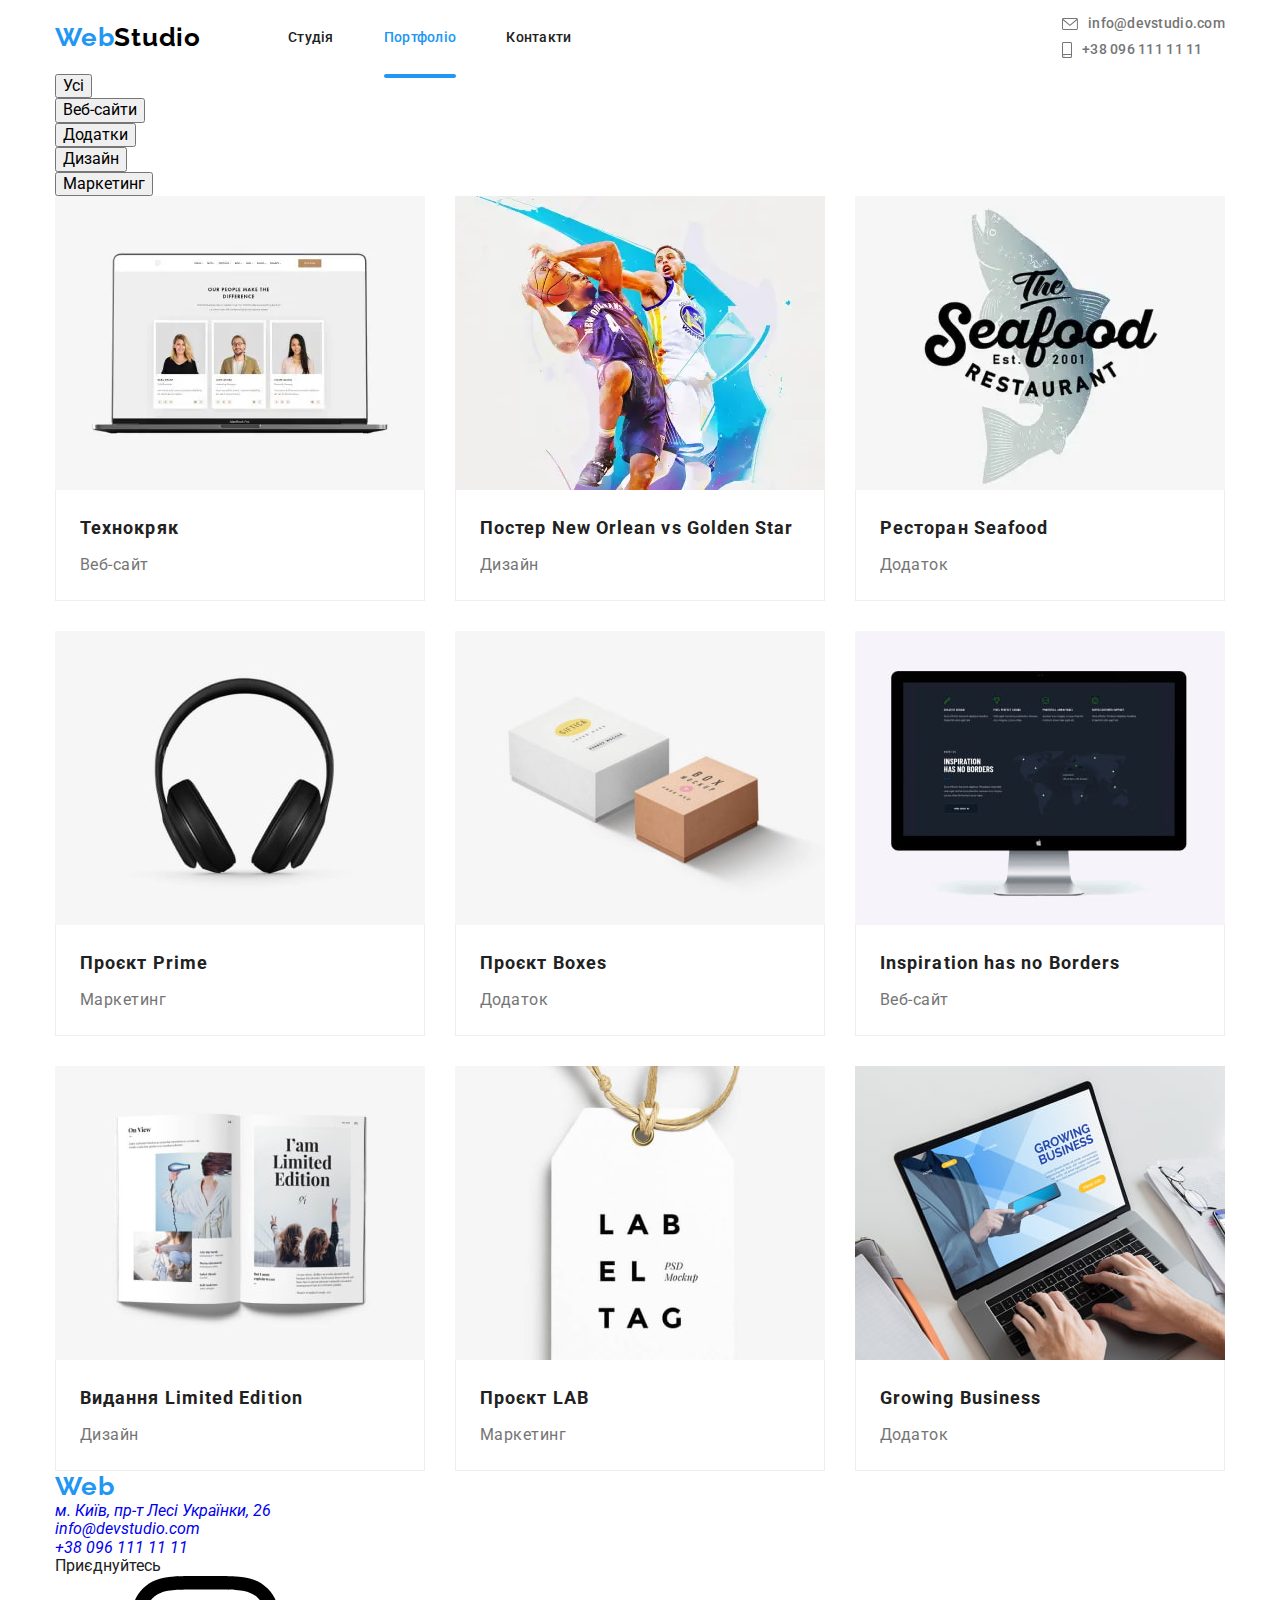
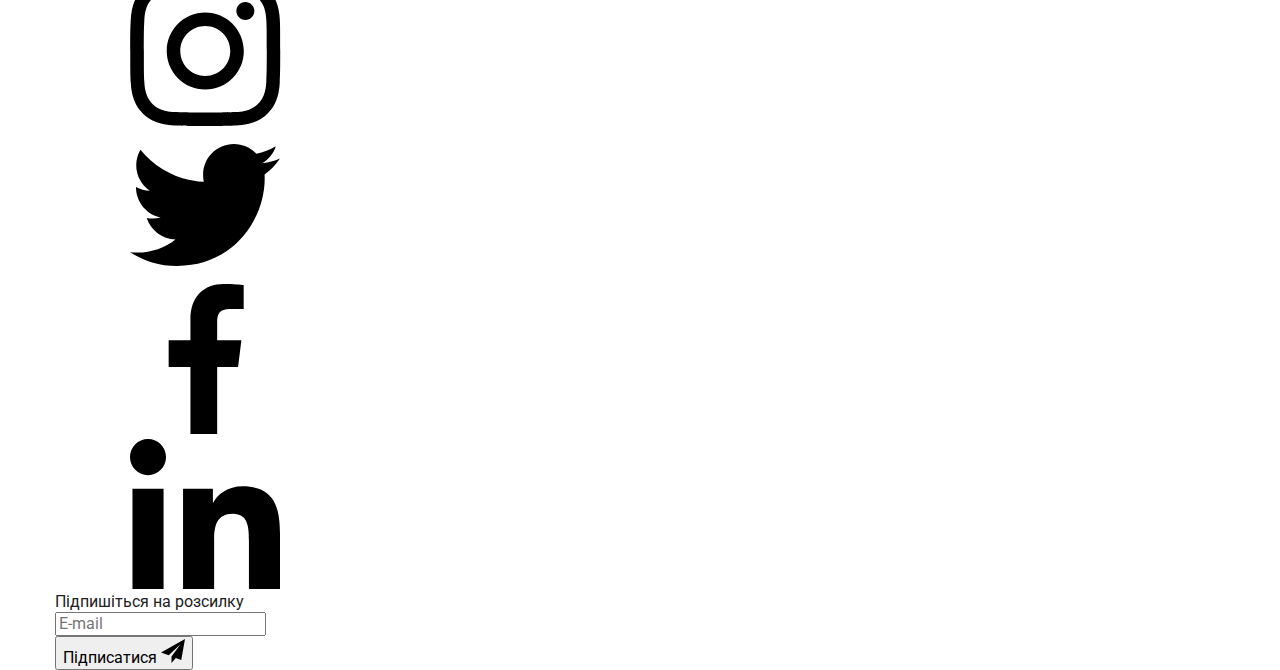
==== commit 653c45e3: "add" ====
--- a/portfolio.html
+++ b/portfolio.html
@@ -194,7 +194,55 @@
             <li class="portfolio-card">
               <a class="link card-link" href="">
                 <div class="portfolio-list-img-wrapper">
-                  <img src="./images/pf2.jpg" alt="Постер New Orlean vs Golden Star" width="370" />
+                  <picture>
+                    <source
+                      srcset="
+                        ./images/portfolio/NO/pf.desk.no.webp.webp    1x,
+                        ./images/portfolio/NO/pf.desk.no@2x.webp.webp 2x
+                      "
+                      media="(min-width: 1200px)"
+                      type="image/webp"
+                    />
+                    <source
+                      srcset="
+                        ./images/portfolio/NO/pf.desk.no.img.jpg    1x,
+                        ./images/portfolio/NO/pf.desk.no@2x.img.jpg 2x
+                      "
+                      media="(min-width: 1200px)"
+                    />
+                    <source
+                      srcset="
+                        ./images/portfolio/NO/pf.tab.no.webp.webp    1x,
+                        ./images/portfolio/NO/pf.tab.no@2x.webp.webp 2x
+                      "
+                      media="(min-width: 768px)"
+                    />
+                    <source
+                      srcset="
+                        ./images/portfolio/NO/pf.tab.no.img.jpg    1x,
+                        ./images/portfolio/NO/pf.tab.no@2x.img.jpg 2x
+                      "
+                      media="(min-width: 768px)"
+                    />
+                    <source
+                      srcset="
+                        ./images/portfolio/NO/pf.mob.no.webp.webp    1x,
+                        ./images/portfolio/NO/pf.mob.no@2x.webp.webp 2x
+                      "
+                      media="(max-width: 767px)"
+                    />
+                    <source
+                      srcset="
+                        ./images/portfolio/NO/pf.mob.no.img.jpg    1x,
+                        ./images/portfolio/NO/pf.mob.no@2x.img.jpg 2x
+                      "
+                      media="(max-width: 767px)"
+                    />
+                    <img
+                      src="./images/portfolio/NO/pf.desk.no.img.jpg"
+                      alt="Постер New Orlean vs Golden Star"
+                    />
+                  </picture>
                   <p class="overlay">
                     Ресурс пропонує комплексні пропозиції з різним рівнем функціоналу та сервісів.
                     Все це дозволить відвідувачу отримати вичерпні відомості про компанію чи
@@ -210,7 +258,52 @@
             <li class="portfolio-card">
               <a class="link card-link" href="">
                 <div class="portfolio-list-img-wrapper">
-                  <img src="./images/pf3.jpg" alt="Ресторан Seafood" width="370" />
+                  <picture>
+                    <source
+                      srcset="
+                        ./images/portfolio/SF/pf.desk.sf.webp.webp    1x,
+                        ./images/portfolio/SF/pf.desk.sf@2x.webp.webp 2x
+                      "
+                      media="(min-width: 1200px)"
+                      type="image/webp"
+                    />
+                    <source
+                      srcset="
+                        ./images/portfolio/SF/pf.desk.sf.img.jpg    1x,
+                        ./images/portfolio/SF/pf.desk.sf@2x.img.jpg 2x
+                      "
+                      media="(min-width: 1200px)"
+                    />
+                    <source
+                      srcset="
+                        ./images/portfolio/SF/pf.tab.sf.webp.webp    1x,
+                        ./images/portfolio/SF/pf.tab.sf@2x.webp.webp 2x
+                      "
+                      media="(min-width: 768px)"
+                    />
+                    <source
+                      srcset="
+                        ./images/portfolio/SF/pf.tab.sf.img.jpg    1x,
+                        ./images/portfolio/SF/pf.tab.sf@2x.img.jpg 2x
+                      "
+                      media="(min-width: 768px)"
+                    />
+                    <source
+                      srcset="
+                        ./images/portfolio/SF/pf.mob.sf.webp.webp    1x,
+                        ./images/portfolio/SF/pf.mob.sf@2x.webp.webp 2x
+                      "
+                      media="(max-width: 767px)"
+                    />
+                    <source
+                      srcset="
+                        ./images/portfolio/SF/pf.mob.sf.img.jpg    1x,
+                        ./images/portfolio/SF/pf.mob.sf@2x.img.jpg 2x
+                      "
+                      media="(max-width: 767px)"
+                    />
+                    <img src="./images/portfolio/SF/pf.desk.sf.img.jpg" alt="Ресторан Seafood" />
+                  </picture>
                   <p class="overlay">
                     Ресурс пропонує комплексні пропозиції з різним рівнем функціоналу та сервісів.
                     Все це дозволить відвідувачу отримати вичерпні відомості про компанію чи
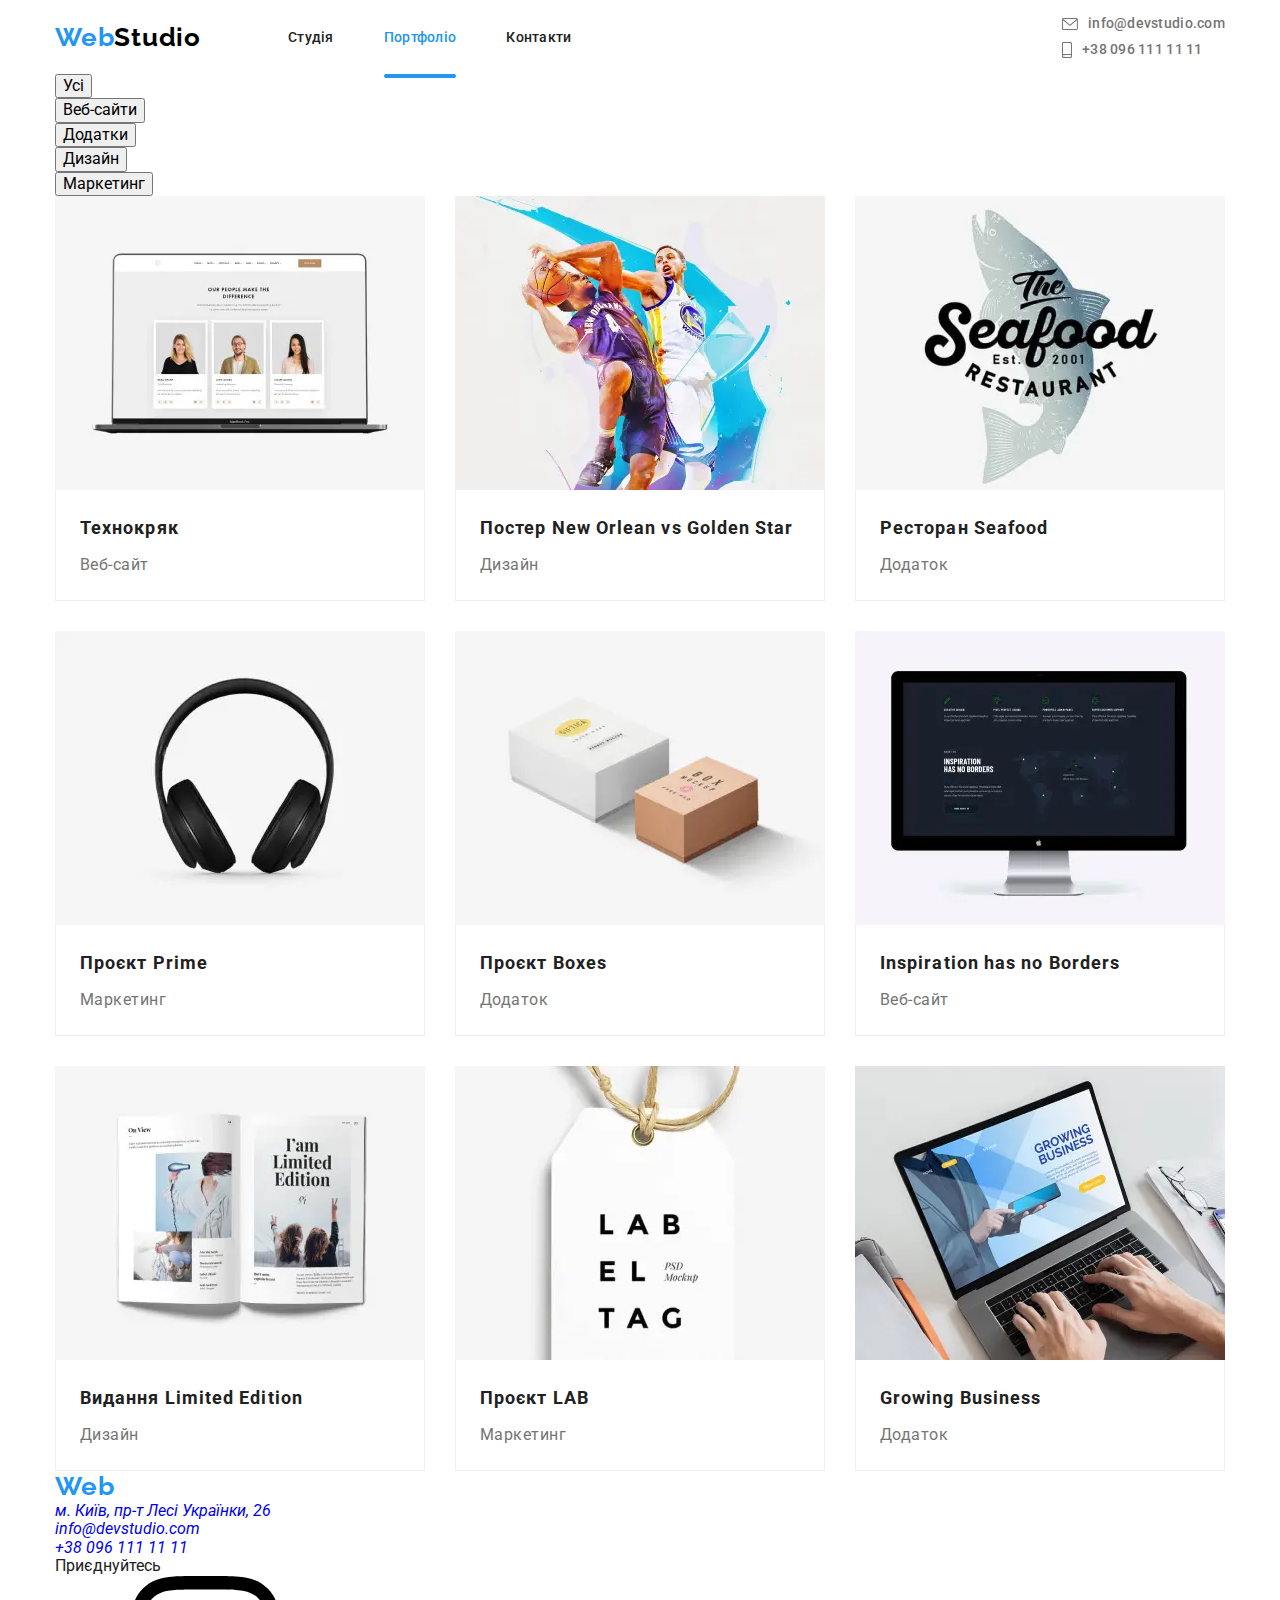
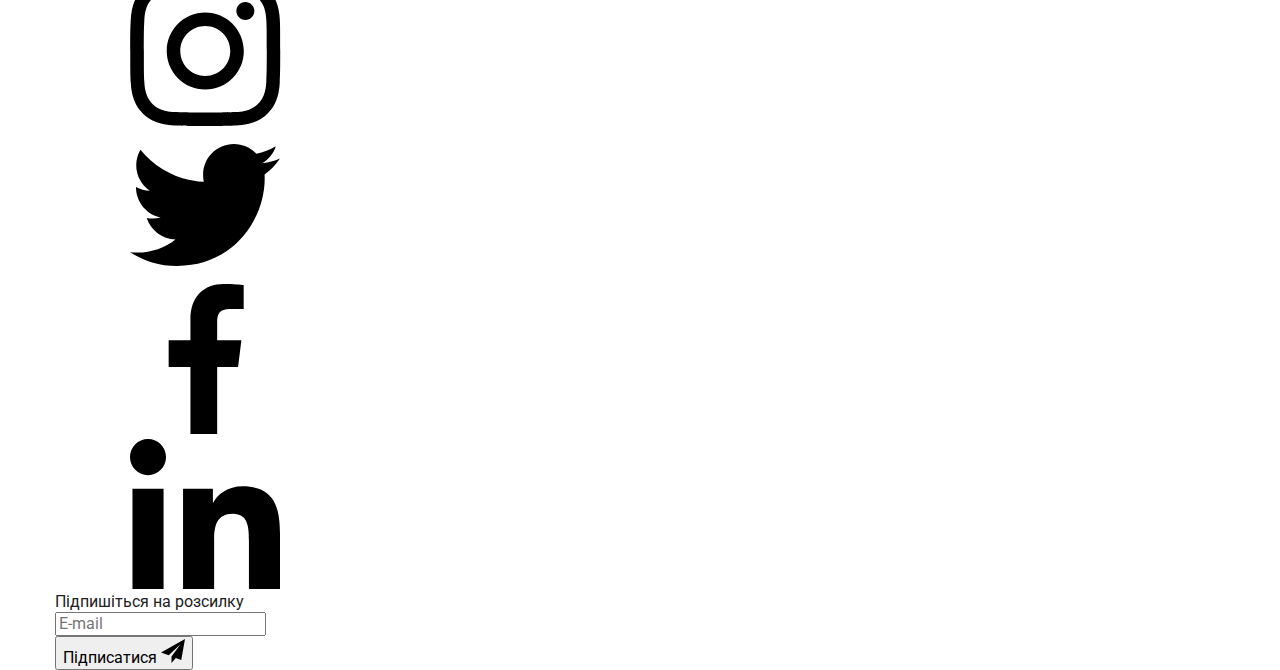
==== commit dc524eb2: "add" ====
--- a/portfolio.html
+++ b/portfolio.html
@@ -68,10 +68,10 @@
           </button>
           <ul class="mobile-menu__list list">
             <li class="mobile-menu__item">
-              <a class="mobile-menu__link link current" href="./index.html">Студія</a>
+              <a class="mobile-menu__link link" href="./index.html">Студія</a>
             </li>
             <li class="mobile-menu__item">
-              <a class="mobile-menu__link link" href="./portfolio.html">Портфоліо</a>
+              <a class="mobile-menu__link link current" href="./portfolio.html">Портфоліо</a>
             </li>
             <li class="mobile-menu__item">
               <a class="mobile-menu__link link" href="#">Контакти</a>
@@ -154,6 +154,7 @@
                         ./images/portfolio/TK/pf.tab.tk@2x.webp.webp 2x
                       "
                       media="(min-width: 768px)"
+                      type="image/webp"
                     />
                     <source
                       srcset="
@@ -168,6 +169,7 @@
                         ./images/portfolio/TK/pf.mob.tk@2x.webp.webp 2x
                       "
                       media="(max-width: 767px)"
+                      type="image/webp"
                     />
                     <source
                       srcset="
@@ -216,6 +218,7 @@
                         ./images/portfolio/NO/pf.tab.no@2x.webp.webp 2x
                       "
                       media="(min-width: 768px)"
+                      type="image/webp"
                     />
                     <source
                       srcset="
@@ -230,6 +233,7 @@
                         ./images/portfolio/NO/pf.mob.no@2x.webp.webp 2x
                       "
                       media="(max-width: 767px)"
+                      type="image/webp"
                     />
                     <source
                       srcset="
@@ -280,6 +284,7 @@
                         ./images/portfolio/SF/pf.tab.sf@2x.webp.webp 2x
                       "
                       media="(min-width: 768px)"
+                      type="image/webp"
                     />
                     <source
                       srcset="
@@ -294,6 +299,7 @@
                         ./images/portfolio/SF/pf.mob.sf@2x.webp.webp 2x
                       "
                       media="(max-width: 767px)"
+                      type="image/webp"
                     />
                     <source
                       srcset="
@@ -319,7 +325,54 @@
             <li class="portfolio-card">
               <a class="link card-link" href="">
                 <div class="portfolio-list-img-wrapper">
-                  <img src="./images/pf4.jpg" alt="Проєкт Prime" width="370" />
+                  <picture>
+                    <source
+                      srcset="
+                        ./images/portfolio/PP/pf.desk.pp.webp.webp    1x,
+                        ./images/portfolio/PP/pf.desk.pp@2x.webp.webp 2x
+                      "
+                      media="(min-width: 1200px)"
+                      type="image/webp"
+                    />
+                    <source
+                      srcset="
+                        ./images/portfolio/PP/pf.desk.pp.img.jpg    1x,
+                        ./images/portfolio/PP/pf.desk.pp@2x.img.jpg 2x
+                      "
+                      media="(min-width: 1200px)"
+                    />
+                    <source
+                      srcset="
+                        ./images/portfolio/PP/pf.tab.pp.webp.webp    1x,
+                        ./images/portfolio/PP/pf.tab.pp@2x.webp.webp 2x
+                      "
+                      media="(min-width: 768px)"
+                      type="image/webp"
+                    />
+                    <source
+                      srcset="
+                        ./images/portfolio/PP/pf.tab.pp.img.jpg    1x,
+                        ./images/portfolio/PP/pf.tab.pp@2x.img.jpg 2x
+                      "
+                      media="(min-width: 768px)"
+                    />
+                    <source
+                      srcset="
+                        ./images/portfolio/PP/pf.mob.pp.webp.webp    1x,
+                        ./images/portfolio/PP/pf.mob.pp@2x.webp.webp 2x
+                      "
+                      media="(max-width: 767px)"
+                      type="image/webp"
+                    />
+                    <source
+                      srcset="
+                        ./images/portfolio/PP/pf.mob.pp.img.jpg    1x,
+                        ./images/portfolio/PP/pf.mob.pp@2x.img.jpg 2x
+                      "
+                      media="(max-width: 767px)"
+                    />
+                    <img src="./images/portfolio/PP/pf.desk.pp.img.jpg" alt="Проєкт Prime" />
+                  </picture>
                   <p class="overlay">
                     Ресурс пропонує комплексні пропозиції з різним рівнем функціоналу та сервісів.
                     Все це дозволить відвідувачу отримати вичерпні відомості про компанію чи
@@ -335,7 +388,54 @@
             <li class="portfolio-card">
               <a class="link card-link" href="">
                 <div class="portfolio-list-img-wrapper">
-                  <img src="./images/pf5.jpg" alt="Проєкт Boxes" width="370" />
+                  <picture>
+                    <source
+                      srcset="
+                        ./images/portfolio/PB/pf.desk.pb.webp.webp    1x,
+                        ./images/portfolio/PB/pf.desk.pb@2x.webp.webp 2x
+                      "
+                      media="(min-width: 1200px)"
+                      type="image/webp"
+                    />
+                    <source
+                      srcset="
+                        ./images/portfolio/PB/pf.desk.pb.img.jpg    1x,
+                        ./images/portfolio/PB/pf.desk.pb@2x.img.jpg 2x
+                      "
+                      media="(min-width: 1200px)"
+                    />
+                    <source
+                      srcset="
+                        ./images/portfolio/PB/pf.tab.pb.webp.webp    1x,
+                        ./images/portfolio/PB/pf.tab.pb@2x.webp.webp 2x
+                      "
+                      media="(min-width: 768px)"
+                      type="image/webp"
+                    />
+                    <source
+                      srcset="
+                        ./images/portfolio/PB/pf.tab.pb.img.jpg    1x,
+                        ./images/portfolio/PB/pf.tab.pb@2x.img.jpg 2x
+                      "
+                      media="(min-width: 768px)"
+                    />
+                    <source
+                      srcset="
+                        ./images/portfolio/PB/pf.mob.pb.webp.webp    1x,
+                        ./images/portfolio/PB/pf.mob.pb@2x.webp.webp 2x
+                      "
+                      media="(max-width: 767px)"
+                      type="image/webp"
+                    />
+                    <source
+                      srcset="
+                        ./images/portfolio/PB/pf.mob.pb.img.jpg    1x,
+                        ./images/portfolio/PB/pf.mob.pb@2x.img.jpg 2x
+                      "
+                      media="(max-width: 767px)"
+                    />
+                    <img src="./images/portfolio/PB/pf.desk.pb.img.jpg" alt="Проєкт Boxes" />
+                  </picture>
                   <p class="overlay">
                     Ресурс пропонує комплексні пропозиції з різним рівнем функціоналу та сервісів.
                     Все це дозволить відвідувачу отримати вичерпні відомості про компанію чи
@@ -351,7 +451,57 @@
             <li class="portfolio-card">
               <a class="link card-link" href="">
                 <div class="portfolio-list-img-wrapper">
-                  <img src="./images/pf6.jpg" alt="Inspiration has no Borders" width="370" />
+                  <picture>
+                    <source
+                      srcset="
+                        ./images/portfolio/IB/pf.desk.ib.webp.webp    1x,
+                        ./images/portfolio/IB/pf.desk.ib@2x.webp.webp 2x
+                      "
+                      media="(min-width: 1200px)"
+                      type="image/webp"
+                    />
+                    <source
+                      srcset="
+                        ./images/portfolio/IB/pf.desk.ib.img.jpg    1x,
+                        ./images/portfolio/IB/pf.desk.ib@2x.img.jpg 2x
+                      "
+                      media="(min-width: 1200px)"
+                    />
+                    <source
+                      srcset="
+                        ./images/portfolio/IB/pf.tab.ib.webp.webp    1x,
+                        ./images/portfolio/IB/pf.tab.ib@2x.webp.webp 2x
+                      "
+                      media="(min-width: 768px)"
+                      type="image/webp"
+                    />
+                    <source
+                      srcset="
+                        ./images/portfolio/IB/pf.tab.ib.img.jpg    1x,
+                        ./images/portfolio/IB/pf.tab.ib@2x.img.jpg 2x
+                      "
+                      media="(min-width: 768px)"
+                    />
+                    <source
+                      srcset="
+                        ./images/portfolio/IB/pf.mob.ib.webp.webp    1x,
+                        ./images/portfolio/IB/pf.mob.ib@2x.webp.webp 2x
+                      "
+                      media="(max-width: 767px)"
+                      type="image/webp"
+                    />
+                    <source
+                      srcset="
+                        ./images/portfolio/IB/pf.mob.ib.img.jpg    1x,
+                        ./images/portfolio/IB/pf.mob.ib@2x.img.jpg 2x
+                      "
+                      media="(max-width: 767px)"
+                    />
+                    <img
+                      src="./images/portfolio/IB/pf.desk.ib.img.jpg"
+                      alt="Inspiration has no Borders"
+                    />
+                  </picture>
                   <p class="overlay">
                     Ресурс пропонує комплексні пропозиції з різним рівнем функціоналу та сервісів.
                     Все це дозволить відвідувачу отримати вичерпні відомості про компанію чи
@@ -367,7 +517,57 @@
             <li class="portfolio-card">
               <a class="link card-link" href="">
                 <div class="portfolio-list-img-wrapper">
-                  <img src="./images/pf7.jpg" alt="Видання Limited Edition" width="370" />
+                  <picture>
+                    <source
+                      srcset="
+                        ./images/portfolio/LE/pf.desk.le.webp.webp    1x,
+                        ./images/portfolio/LE/pf.desk.le@2x.webp.webp 2x
+                      "
+                      media="(min-width: 1200px)"
+                      type="image/webp"
+                    />
+                    <source
+                      srcset="
+                        ./images/portfolio/LE/pf.desk.le.img.jpg    1x,
+                        ./images/portfolio/LE/pf.desk.le@2x.img.jpg 2x
+                      "
+                      media="(min-width: 1200px)"
+                    />
+                    <source
+                      srcset="
+                        ./images/portfolio/LE/pf.tab.le.webp.webp    1x,
+                        ./images/portfolio/LE/pf.tab.le@2x.webp.webp 2x
+                      "
+                      media="(min-width: 768px)"
+                      type="image/webp"
+                    />
+                    <source
+                      srcset="
+                        ./images/portfolio/LE/pf.tab.le.img.jpg    1x,
+                        ./images/portfolio/LE/pf.tab.le@2x.img.jpg 2x
+                      "
+                      media="(min-width: 768px)"
+                    />
+                    <source
+                      srcset="
+                        ./images/portfolio/LE/pf.mob.le.webp.webp    1x,
+                        ./images/portfolio/LE/pf.mob.le@2x.webp.webp 2x
+                      "
+                      media="(max-width: 767px)"
+                      type="image/webp"
+                    />
+                    <source
+                      srcset="
+                        ./images/portfolio/LE/pf.mob.le.img.jpg    1x,
+                        ./images/portfolio/LE/pf.mob.le@2x.img.jpg 2x
+                      "
+                      media="(max-width: 767px)"
+                    />
+                    <img
+                      src="./images/portfolio/LE/pf.desk.le.img.jpg"
+                      alt="Видання Limited Edition"
+                    />
+                  </picture>
                   <p class="overlay">
                     Ресурс пропонує комплексні пропозиції з різним рівнем функціоналу та сервісів.
                     Все це дозволить відвідувачу отримати вичерпні відомості про компанію чи
@@ -383,7 +583,54 @@
             <li class="portfolio-card">
               <a class="link card-link" href="">
                 <div class="portfolio-list-img-wrapper">
-                  <img src="./images/pf8.jpg" alt="Проєкт LAB" width="370" />
+                  <picture>
+                    <source
+                      srcset="
+                        ./images/portfolio/LAB/pf.desk.lab.webp.webp    1x,
+                        ./images/portfolio/LAB/pf.desk.lab@2x.webp.webp 2x
+                      "
+                      media="(min-width: 1200px)"
+                      type="image/webp"
+                    />
+                    <source
+                      srcset="
+                        ./images/portfolio/LAB/pf.desk.lab.img.jpg    1x,
+                        ./images/portfolio/LAB/pf.desk.lab@2x.img.jpg 2x
+                      "
+                      media="(min-width: 1200px)"
+                    />
+                    <source
+                      srcset="
+                        ./images/portfolio/LAB/pf.tab.lab.webp.webp    1x,
+                        ./images/portfolio/LAB/pf.tab.lab@2x.webp.webp 2x
+                      "
+                      media="(min-width: 768px)"
+                      type="image/webp"
+                    />
+                    <source
+                      srcset="
+                        ./images/portfolio/LAB/pf.tab.lab.img.jpg    1x,
+                        ./images/portfolio/LAB/pf.tab.lab@2x.img.jpg 2x
+                      "
+                      media="(min-width: 768px)"
+                    />
+                    <source
+                      srcset="
+                        ./images/portfolio/LAB/pf.mob.lab.webp.webp    1x,
+                        ./images/portfolio/LAB/pf.mob.lab@2x.webp.webp 2x
+                      "
+                      media="(max-width: 767px)"
+                      type="image/webp"
+                    />
+                    <source
+                      srcset="
+                        ./images/portfolio/LAB/pf.mob.lab.img.jpg    1x,
+                        ./images/portfolio/LAB/pf.mob.lab@2x.img.jpg 2x
+                      "
+                      media="(max-width: 767px)"
+                    />
+                    <img src="./images/portfolio/LAB/pf.desk.lab.img.jpg" alt="Проєкт LAB" />
+                  </picture>
                   <p class="overlay">
                     Ресурс пропонує комплексні пропозиції з різним рівнем функціоналу та сервісів.
                     Все це дозволить відвідувачу отримати вичерпні відомості про компанію чи
@@ -399,7 +646,54 @@
             <li class="portfolio-card">
               <a class="link card-link" href="">
                 <div class="portfolio-list-img-wrapper">
-                  <img src="./images/pf9.jpg" alt="Growing Business" width="370" />
+                  <picture>
+                    <source
+                      srcset="
+                        ./images/portfolio/GB/pf.desk.gb.webp.webp    1x,
+                        ./images/portfolio/GB/pf.desk.gb@2x.webp.webp 2x
+                      "
+                      media="(min-width: 1200px)"
+                      type="image/webp"
+                    />
+                    <source
+                      srcset="
+                        ./images/portfolio/GB/pf.desk.gb.img.jpg    1x,
+                        ./images/portfolio/GB/pf.desk.gb@2x.img.jpg 2x
+                      "
+                      media="(min-width: 1200px)"
+                    />
+                    <source
+                      srcset="
+                        ./images/portfolio/GB/pf.tab.gb.webp.webp    1x,
+                        ./images/portfolio/GB/pf.tab.gb@2x.webp.webp 2x
+                      "
+                      media="(min-width: 768px)"
+                      type="image/webp"
+                    />
+                    <source
+                      srcset="
+                        ./images/portfolio/GB/pf.tab.gb.img.jpg    1x,
+                        ./images/portfolio/GB/pf.tab.gb@2x.img.jpg 2x
+                      "
+                      media="(min-width: 768px)"
+                    />
+                    <source
+                      srcset="
+                        ./images/portfolio/GB/pf.mob.gb.webp.webp    1x,
+                        ./images/portfolio/GB/pf.mob.gb@2x.webp.webp 2x
+                      "
+                      media="(max-width: 767px)"
+                      type="image/webp"
+                    />
+                    <source
+                      srcset="
+                        ./images/portfolio/GB/pf.mob.gb.img.jpg    1x,
+                        ./images/portfolio/GB/pf.mob.gb@2x.img.jpg 2x
+                      "
+                      media="(max-width: 767px)"
+                    />
+                    <img src="./images/portfolio/GB/pf.desk.gb.img.jpg" alt="Growing Business" />
+                  </picture>
                   <p class="overlay">
                     Ресурс пропонує комплексні пропозиції з різним рівнем функціоналу та сервісів.
                     Все це дозволить відвідувачу отримати вичерпні відомості про компанію чи
@@ -420,7 +714,7 @@
     <footer class="footer">
       <div class="container footer-container">
         <div class="footer-address">
-          <a class="footer-page-logo page-logo link" href="./index.html"
+          <a class="footer__page-logo page-logo link" href="./index.html"
             >Web<span class="footer__logo">Studio</span>
           </a>
           <address class="footer__address-area">
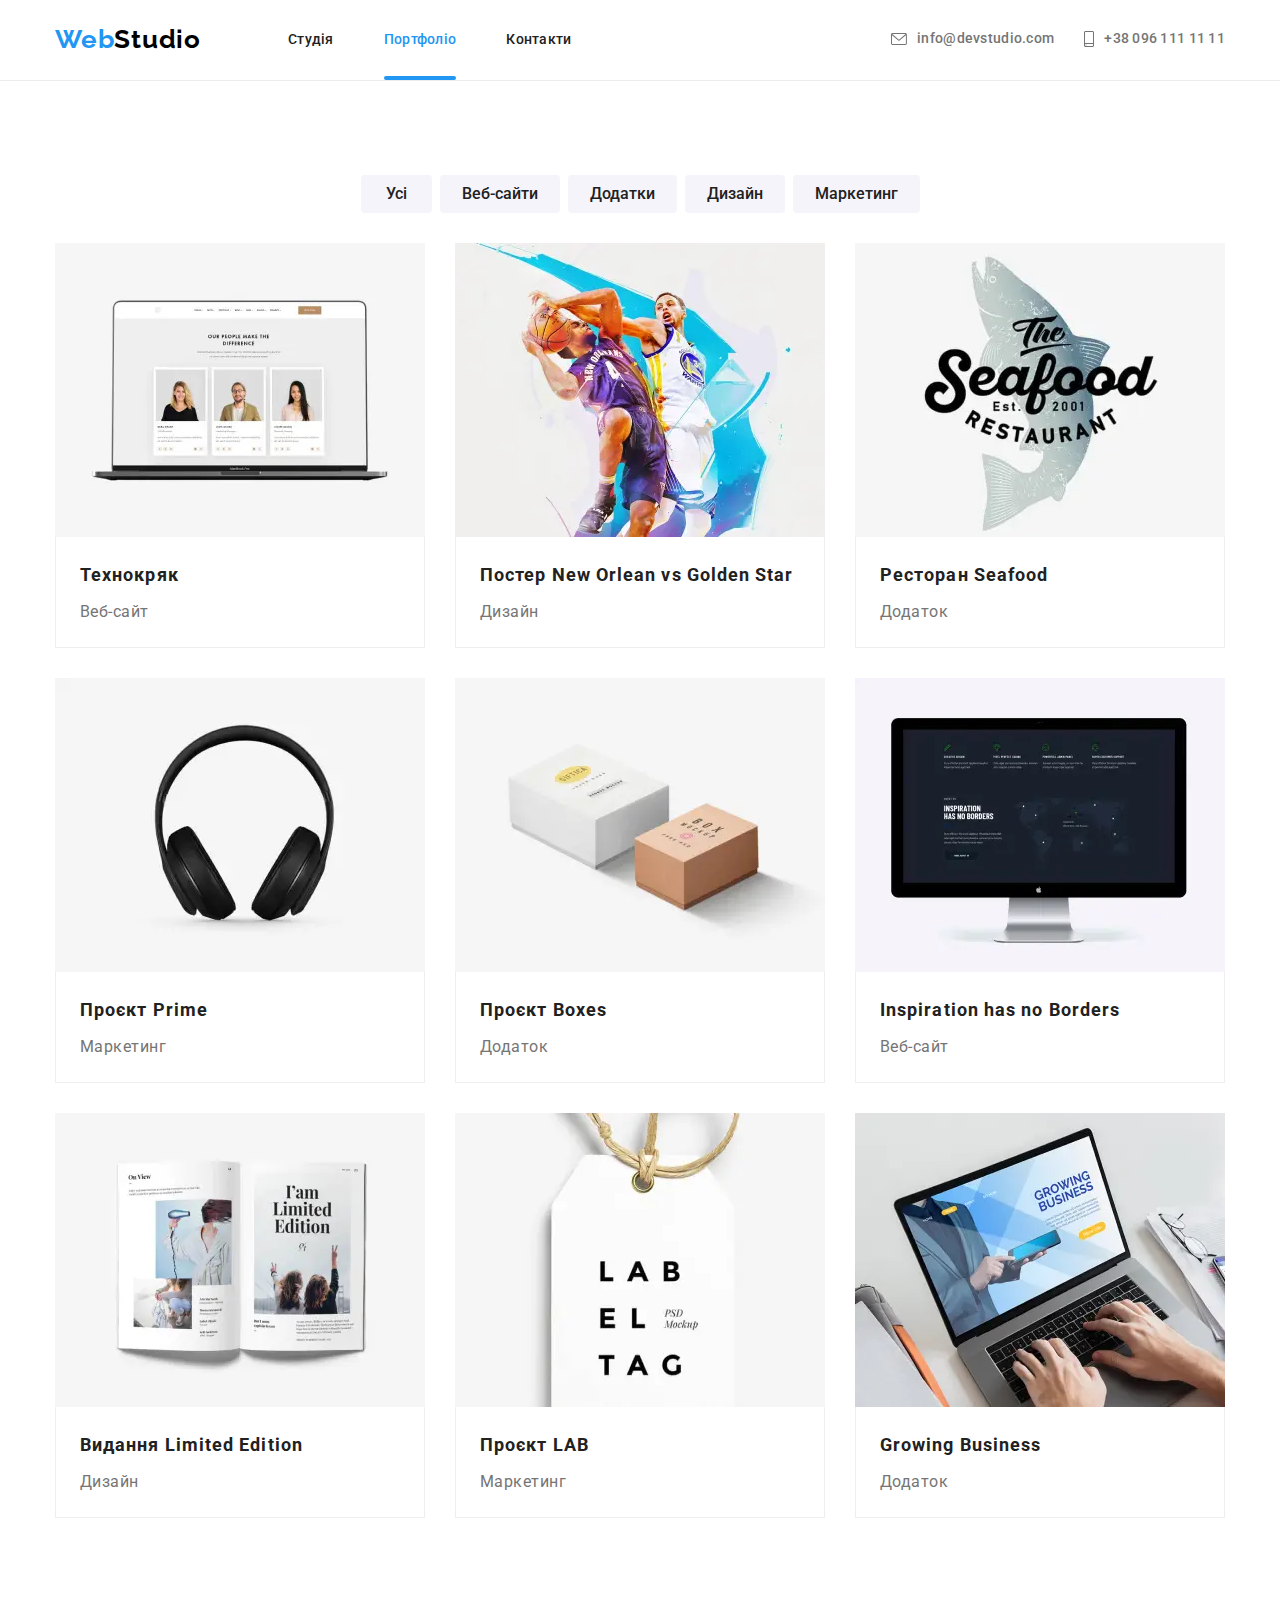
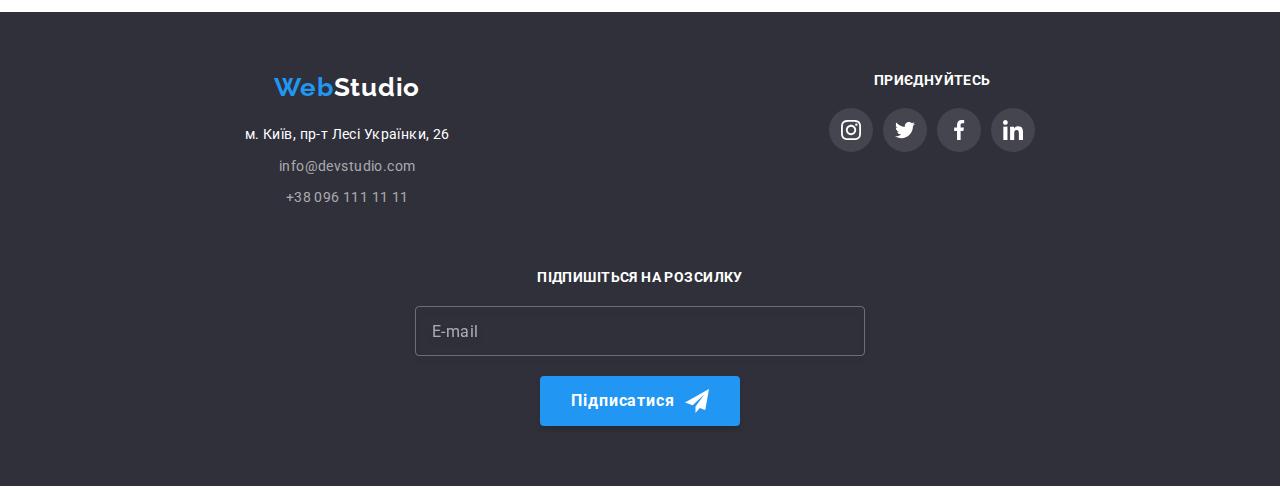
==== commit dc988c75: "add" ====
--- a/portfolio.html
+++ b/portfolio.html
@@ -713,68 +713,71 @@
     <!--FOOTER-->
     <footer class="footer">
       <div class="container footer-container">
-        <div class="footer-address">
-          <a class="footer__page-logo page-logo link" href="./index.html"
-            >Web<span class="footer__logo">Studio</span>
-          </a>
-          <address class="footer__address-area">
-            <ul class="list">
-              <li class="footer__address-item">
-                <a
-                  class="footer__address-link link"
-                  href="https://goo.gl/maps/CPtrU1FHBa2aNyZL9"
-                  target="_blank"
-                  rel="noopener noreferrer nofollow"
-                >
-                  м. Київ, пр-т Лесі Українки, 26
+        <div class="footer-container__address">
+          <div class="footer-address">
+            <a class="footer__page-logo page-logo link" href="./index.html"
+              >Web<span class="footer__logo">Studio</span>
+            </a>
+            <address class="footer__address-area">
+              <ul class="list">
+                <li class="footer__address-item">
+                  <a
+                    class="footer__address-link link"
+                    href="https://goo.gl/maps/CPtrU1FHBa2aNyZL9"
+                    target="_blank"
+                    rel="noopener noreferrer nofollow"
+                  >
+                    м. Київ, пр-т Лесі Українки, 26
+                  </a>
+                </li>
+                <li class="footer__address-item">
+                  <a class="footer__address-contact link" href="mailto:info@devstudio.com"
+                    >info@devstudio.com</a
+                  >
+                </li>
+                <li class="footer__address-item">
+                  <a class="footer__address-contact link" href="tel:+380961111111"
+                    >+38 096 111 11 11</a
+                  >
+                </li>
+              </ul>
+            </address>
+          </div>
+          <div class="footer-social">
+            <p class="footer__title">Приєднуйтесь</p>
+            <ul class="footer__social-list list">
+              <li class="footer-list-item">
+                <a href="" class="footer__social-list-link">
+                  <svg lang="en" aria-label="instagram icon" class="footer__social-list-icon">
+                    <use href="./images/symbol-defs.svg#icon-instagram"></use>
+                  </svg>
                 </a>
               </li>
-              <li class="footer__address-item">
-                <a class="footer__address-contact link" href="mailto:info@devstudio.com"
-                  >info@devstudio.com</a
-                >
+              <li class="footer-list-item">
+                <a href="" class="footer__social-list-link">
+                  <svg lang="en" aria-label="twitter icon" class="footer__social-list-icon">
+                    <use href="./images/symbol-defs.svg#icon-twitter"></use>
+                  </svg>
+                </a>
               </li>
-              <li class="footer__address-item">
-                <a class="footer__address-contact link" href="tel:+380961111111"
-                  >+38 096 111 11 11</a
-                >
+              <li class="footer-list-item">
+                <a href="" class="footer__social-list-link">
+                  <svg lang="en" aria-label="facebook icon" class="footer__social-list-icon">
+                    <use href="./images/symbol-defs.svg#icon-facebook"></use>
+                  </svg>
+                </a>
+              </li>
+              <li class="footer-list-item">
+                <a href="" class="footer__social-list-link">
+                  <svg lang="en" aria-label="linkedin icon" class="footer__social-list-icon">
+                    <use href="./images/symbol-defs.svg#icon-linkedin"></use>
+                  </svg>
+                </a>
               </li>
             </ul>
-          </address>
+          </div>
         </div>
-        <div class="footer-social">
-          <p class="footer__title">Приєднуйтесь</p>
-          <ul class="footer__social-list list">
-            <li class="footer-list-item">
-              <a href="" class="footer__social-list-link">
-                <svg lang="en" aria-label="instagram icon" class="footer__social-list-icon">
-                  <use href="./images/symbol-defs.svg#icon-instagram"></use>
-                </svg>
-              </a>
-            </li>
-            <li class="footer-list-item">
-              <a href="" class="footer__social-list-link">
-                <svg lang="en" aria-label="twitter icon" class="footer__social-list-icon">
-                  <use href="./images/symbol-defs.svg#icon-twitter"></use>
-                </svg>
-              </a>
-            </li>
-            <li class="footer-list-item">
-              <a href="" class="footer__social-list-link">
-                <svg lang="en" aria-label="facebook icon" class="footer__social-list-icon">
-                  <use href="./images/symbol-defs.svg#icon-facebook"></use>
-                </svg>
-              </a>
-            </li>
-            <li class="footer-list-item">
-              <a href="" class="footer__social-list-link">
-                <svg lang="en" aria-label="linkedin icon" class="footer__social-list-icon">
-                  <use href="./images/symbol-defs.svg#icon-linkedin"></use>
-                </svg>
-              </a>
-            </li>
-          </ul>
-        </div>
+
         <!--FOOTER-MODAL-->
         <div class="footer-modal">
           <p class="footer-modal-form-title">Підпишіться на розсилку</p>
--- a/css/main.min.css
+++ b/css/main.min.css
@@ -1 +1 @@
-:root{--primery-font: "Roboto", sans-serif;--secondary-font: "Raleway", sans-serif;--accent-color: #2196f3;--dark-accent-color: #212121;--grey-accent-color: #757575;--white-accent-color: #ffffff;--black-accent-color: #000000;--dark-background-accent-color: #2f303a;--blue-background-accent-color: #188ce8;--white-background-accent-color: #f5f4fa;--white-border-color: #eeeeee;--grey-second-accent-color: #afb1b8;--transition-dur-and-func: 250ms cubic-bezier(0.4, 0, 0.2, 1)}h1,h2,h3,h4,p{margin-top:0;margin-bottom:0}button{cursor:pointer}body{font-family:var(--primery-font);color:var(--dark-accent-color)}ul{margin-top:0;margin-bottom:0;padding-left:0}img{display:block}.link{text-decoration:none}.list{list-style:none}@media screen and (max-width: 767px){.section{padding-top:60px;padding-bottom:60px}}.container{padding-left:15px;padding-right:15px}@media screen and (min-width: 480px){.container{width:480px;margin-left:auto;margin-right:auto}}@media screen and (min-width: 768px){.container{width:768px}}@media screen and (min-width: 1200px){.container{width:1200px}}@media screen and (max-width: 767px){.modal-open-btn{display:block;margin-right:auto;margin-left:auto;padding:10px 24px;font-weight:700;font-size:16px;line-height:1.88;letter-spacing:.06em;color:var(--white-accent-color);background-color:var(--accent-color);box-shadow:0px 4px 4px rgba(0,0,0,.15);border-radius:4px;border:none;transition:background-color var(--transition-dur-and-func)}.modal-open-btn:hover,.modal-open-btn:focus{background-color:var(--blue-background-accent-color)}}@media screen and (max-width: 767px){.mobile-menu{position:fixed;top:0;left:0;z-index:100;width:100%;height:100%;background-color:var(--white-accent-color);opacity:0;visibility:hidden;pointer-events:none;transition:opacity 250ms ease,visibility 250ms ease}.mobile-menu__container{position:relative;padding-left:40px;padding-top:48px;padding-bottom:48px;height:100%}.mobile-menu.is-open{opacity:1;visibility:visible;pointer-events:auto}.mobile-menu__close-btn{position:absolute;top:16px;right:15px;background-color:rgba(0,0,0,0);border:0;padding:0;line-height:0}.mobile-menu__close-btn:hover,.mobile-menu__close-btn:focus{fill:var(--accent-color)}.mobile-menu__close-icon{width:40px;height:40px}.mobile-menu__list{margin-bottom:302px}.mobile-menu__list .link.current{color:var(--accent-color)}.mobile-menu__item:not(:last-child){margin-bottom:32px}.mobile-menu__link{font-family:"Roboto";font-style:normal;font-weight:500;font-size:40px;line-height:1.18;letter-spacing:.02em;color:var(--dark-accent-color)}.mobile-menu__link:hover,.mobile-menu__link:focus{color:var(--accent-color)}.mobile-menu__contact-tel{margin-bottom:32px}.mobile-menu__contact-tel-link{font-family:"Roboto";font-style:normal;font-weight:500;font-size:34px;line-height:1.18;letter-spacing:.02em;color:var(--accent-color)}.mobile-menu__contact-tel-link:hover,.mobile-menu__contact-tel-link:focus{color:var(--accent-color)}.mobile-menu__contact-mail{margin-bottom:64px}.mobile-menu__contact-mail-link{font-family:"Roboto";font-style:normal;font-weight:500;font-size:24px;line-height:1.17;letter-spacing:.02em;color:var(--grey-accent-color)}.mobile-menu__contact-mail-link:hover,.mobile-menu__contact-mail-link:focus{color:var(--accent-color)}.mobile-menu__social-list{display:flex;justify-content:flex-start;gap:10px}.mobile-menu__social-item{border-right:2px solid rgba(33,33,33,.2);padding-right:10px}.mobile-menu__social-link{font-family:"Roboto";font-style:normal;font-weight:500;font-size:18px;line-height:1.22;letter-spacing:.02em;color:var(--accent-color)}.mobile-menu__social-link:hover,.mobile-menu__social-link:focus{color:var(--accent-color)}}@media screen and (min-width: 767px){.mobile-menu{display:none}}@media screen and (max-width: 767px){.title{margin-bottom:30px;font-weight:700;font-size:28px;line-height:1.18;text-align:center;letter-spacing:.03em}}.page-logo{font-family:"Raleway";font-style:normal;font-weight:700;font-size:26px;line-height:1.19;letter-spacing:.03em;color:var(--accent-color)}.logo-studio{color:var(--black-accent-color)}.footer__logo{color:var(--white-accent-color)}.visually-hidden{position:absolute;width:1px;height:1px;margin:-1px;padding:0;overflow:hidden;border:0;clip:rect(0 0 0 0)}@media screen and (max-width: 767px){.list-item{display:flex;flex-direction:column;gap:30px}}.backdrop{position:fixed;top:0;left:0;z-index:100;width:100%;height:100%;background-color:rgba(0,0,0,.5);transition:opacity 250ms ease,visibility 250ms ease}.backdrop.is-hidden{visibility:hidden;opacity:0;pointer-events:none}.modal{position:absolute;top:50%;left:50%;transform:translate(-50%, -50%);width:528px;height:581px;background-color:var(--white-accent-color);padding:40px}.modal-close-btn{position:absolute;top:8px;right:8px;display:flex;align-items:center;justify-content:center;width:30px;height:30px;border-radius:50%;background-color:var(--white-accent-color);border:1px solid rgba(0,0,0,.1);padding:0px}.modal-close-btn:hover,.modal-close-btn:focus{fill:var(--accent-color)}.modal-form-title{font-weight:700;font-size:20px;line-height:1.15;text-align:center;letter-spacing:.03em;color:#212121;margin-bottom:12px}.modal-form{display:flex;flex-direction:column}.modal-form-field{margin-bottom:10px}.modal-form-field-textarea{margin-bottom:20px}.modal-form-field-desc{display:block;font-size:12px;line-height:1.17;letter-spacing:.01em;color:var(--grey-accent-color);margin-bottom:4px}.modal-form-input-wrapper{position:relative;display:block}.modal-form-input{width:100%;height:40px;border:1px solid rgba(33,33,33,.2);border-radius:4px;padding-left:42px;transition:border-color var(--transition-dur-and-func)}.modal-form-input:focus{outline:none;border-color:var(--accent-color)}.modal-form-input-icon{display:block;position:absolute;top:50%;left:12px;transform:translateY(-50%);fill:var(--dark-accent-color);transition:fill var(--transition-dur-and-func)}.modal-form-input:focus+.modal-form-input-icon{fill:var(--accent-color)}.modal-form-message{width:100%;height:120px;border:1px solid rgba(33,33,33,.2);border-radius:4px;padding:12px 16px;resize:none;transition:border-color var(--transition-dur-and-func)}.modal-form-message::placeholder{font-size:12px;line-height:1.17;letter-spacing:.01em;color:rgba(117,117,117,.5)}.modal-form-message:focus{outline:none;border-color:var(--accent-color)}.modal-form-check-field{display:flex;align-items:center;justify-content:center;font-size:14px;line-height:1.71;letter-spacing:.03em;color:var(--grey-accent-color);margin-bottom:30px}.modal-form-check{position:absolute;appearance:none}.modal-form-own-checkbox{width:16px;height:15px;border-radius:2px;border:2px solid var(--dark-accent-color);cursor:pointer;margin-right:7px}.modal-form-check:checked+.modal-form-own-checkbox{background-color:var(--accent-color);border:none}.modal-form-checkbox-icon{display:none}.modal-form-check:checked+.modal-form-own-checkbox .modal-form-checkbox-icon{display:block;fill:#fff}.modal-form-agreement{color:var(--accent-color)}.modal-form-submit{display:block;margin-right:auto;margin-left:auto;padding:10px 52px;font-weight:700;font-size:16px;line-height:1.88;letter-spacing:.06em;color:var(--white-accent-color);background-color:var(--accent-color);box-shadow:0px 4px 4px rgba(0,0,0,.15);border-radius:4px;border:none;transition:background-color var(--transition-dur-and-func)}.modal-form-submit:hover,.modal-form-submit:focus{background-color:var(--blue-background-accent-color)}.overlay{position:absolute;top:0;left:0;height:100%;width:100%;overflow:auto;transform:translateY(100%);transition:transform var(--transition-dur-and-func);background:rgba(33,150,243,.9);color:var(--white-accent-color);font-size:18px;line-height:28px;letter-spacing:.03em;padding:63px 24px}.card-link:hover .overlay,.card-link:focus .overlay{transform:translateY(0%)}.specialization__overlay{position:absolute;top:224px;left:0;height:70px;width:100%;background-color:rgba(47,48,58,.8);color:var(--white-accent-color);text-transform:uppercase;font-weight:700;font-size:14px;line-height:1.14;letter-spacing:.03em;display:flex;align-items:center;justify-content:center}@media screen and (max-width: 767px){.footer-modal{display:flex;flex-direction:column;flex-wrap:wrap;text-align:center}.footer-modal-form-title{font-weight:700;font-size:14px;line-height:1.14;letter-spacing:.03em;text-transform:uppercase;color:var(--white-accent-color);margin-bottom:20px}.footer-modal-form-input{width:100%;height:50px;padding-left:16px;color:var(--white-accent-color);background:none;border:1px solid rgba(255,255,255,.3);filter:drop-shadow(0px 4px 4px rgba(0, 0, 0, 0.15));border-radius:4px;transition:border-color var(--transition-dur-and-func);margin-bottom:20px}.footer-modal-form-input::placeholder{font-size:16px;line-height:1.25;letter-spacing:.03em;color:rgba(255,255,255,.6)}.footer-modal-form-input:focus{outline:none;border-color:var(--accent-color)}.footer-modal-form-submit{display:flex;column-gap:10px;justify-content:center;align-items:center;padding:0;width:200px;height:50px;box-shadow:0px 4px 4px rgba(0,0,0,.15);border-radius:4px;border:none;font-weight:700;font-size:16px;line-height:1.88;letter-spacing:.06em;color:var(--white-accent-color);background-color:var(--accent-color);transition:background-color var(--transition-dur-and-func)}.footer-modal-form-submit:hover,.footer-modal-form-submit:focus{background-color:var(--blue-background-accent-color)}.footer-modal-form-input-icon{fill:var(--white-accent-color)}.footer-modal-form-input-wrapper{display:flex;justify-content:center}}@media screen and (max-width: 767px){.menu{display:none}.menu-list-contact{display:none}.page-header__button{line-height:0;border:none;background-color:rgba(0,0,0,0);padding:0}.page-header__button-icon{width:40px;height:40px}}.page-header{padding-top:16px;padding-bottom:16px}.page-header__container{display:flex;align-items:center;justify-content:space-between}@media screen and (min-width: 768px){.page-header__button{display:none}.page-navigation{display:flex;align-items:center}.logo{margin-right:87px}.menu{display:flex;column-gap:50px}.menu-list-contact{margin-left:auto}.menu .link.current{color:var(--accent-color)}.menu__link{position:relative;padding-bottom:32px;padding-top:32px;font-weight:500;font-size:14px;line-height:1.14;letter-spacing:.02em;color:var(--dark-accent-color);transition:color var(--transition-dur-and-func)}.menu__link:hover,.menu__link:focus{color:var(--accent-color)}.current::after{position:absolute;display:block;content:"";left:0;bottom:-1px;width:100%;height:4px;background-color:var(--accent-color);border-radius:2px}.icon-smartphone{width:10px;height:16px;margin-right:10px;fill:currentColor}.envelope-image{width:16px;height:12px;margin-right:10px;fill:currentColor}.contact-mail{display:flex;align-items:center;font-weight:500;font-size:14px;line-height:1.14;letter-spacing:.02em;color:var(--grey-accent-color);margin-bottom:10px;transition:color var(--transition-dur-and-func)}.contact-mail:hover,.contact-mail:focus{color:var(--accent-color)}.contact-phone-number{display:flex;align-items:center;font-weight:500;font-size:14px;line-height:1.14;letter-spacing:.02em;color:var(--grey-accent-color);transition:color var(--transition-dur-and-func)}.contact-phone-number:hover,.contact-phone-number:focus{color:var(--accent-color)}}@media screen and (max-width: 767px){.container-hero{max-width:480px;height:400px;margin-left:auto;margin-right:auto;padding-top:118px;padding-bottom:118px;background-color:#c4c4c4;background-image:linear-gradient(rgba(47, 48, 58, 0.4), rgba(47, 48, 58, 0.4)),url(/images/hero-background/Header.mob.img.jpg);background-repeat:no-repeat;background-size:cover;background-position:center}.container-hero__title{display:block;text-align:center;margin-right:auto;margin-left:auto;margin-bottom:30px;width:100%;font-weight:900;font-size:26px;line-height:1.62;letter-spacing:.06em;text-transform:uppercase;color:var(--white-accent-color)}}@media screen and (min-device-picel-ratio: 2)and (max-width: 767px),screen and (min-resolution: 192dpi)and (max-width: 767px),screen and (min-resolution: 2dppx)and (max-width: 767px){.container-hero{background-image:linear-gradient(rgba(47, 48, 58, 0.4), rgba(47, 48, 58, 0.4)),url(/images/hero-background/Header.mob@2x.img.jpg)}}@media screen and (max-width: 767px){.advantages-list__link{display:flex;justify-content:center;align-items:center;width:100%;height:120px;background:var(--white-background-accent-color);border-radius:4px;margin-bottom:30px;cursor:unset}.advantages-list__icon{width:70px;height:70px}.advantages-list__title{font-weight:700;font-size:14px;line-height:1.14;letter-spacing:.03em;text-transform:uppercase;margin-bottom:10px;text-align:center}.advantages-list__description{font-size:14px;line-height:1.71;letter-spacing:.03em;margin-bottom:30px;color:var(--grey-accent-color)}.advantages-list__description-last{margin-bottom:0}}@media screen and (max-width: 767px){.specialization{display:none}}@media screen and (max-width: 767px){.team{background-color:var(--white-background-accent-color)}.team__item{background:var(--white-accent-color);box-shadow:0px 1px 3px rgba(0,0,0,.12),0px 1px 1px rgba(0,0,0,.14),0px 2px 1px rgba(0,0,0,.2);border-radius:0px 0px 4px 4px;display:flex;flex-direction:column;align-items:center}.team__img{margin-bottom:30px;width:100%}.team__title{font-weight:500;font-size:16px;line-height:1.19;text-align:center;letter-spacing:.03em;margin-bottom:10px}.team__description{font-size:16px;line-height:1.19;text-align:center;letter-spacing:.03em;margin-bottom:16px;color:var(--grey-accent-color)}.team__social-list{display:flex;justify-content:center;column-gap:10px;margin-bottom:30px}.team__social-list-link{display:flex;justify-content:center;align-items:center;width:44px;height:44px;border-radius:50px;transition:background-color var(--transition-dur-and-func)}.team__social-list-link:hover,.team__social-list-link:focus{background-color:var(--accent-color)}.team__social-list-icon{width:20px;height:20px;fill:var(--grey-second-accent-color);transition:fill var(--transition-dur-and-func)}.team__social-list-link:hover .team__social-list-icon,.team__social-list-link:focus .team__social-list-icon{fill:var(--white-accent-color)}}@media screen and (max-width: 767px){.customers__list-link{display:flex;justify-content:center;align-items:center;width:210px;height:92px;border:1px solid var(--grey-second-accent-color);border-radius:4px;transition:border var(--transition-dur-and-func)}.customers__list-link:hover,.customers__list-link:focus{border:1px solid var(--accent-color);border-radius:4px}.customers__list-icon{width:106px;height:60px;fill:var(--grey-second-accent-color);transition:fill var(--transition-dur-and-func)}.customers__list-link:hover .customers__list-icon,.customers__list-link:focus .customers__list-icon{fill:var(--accent-color)}.customers__list-item{display:flex;flex-wrap:wrap;justify-content:center;gap:30px}}@media screen and (max-width: 767px){.footer{padding-top:60px;padding-bottom:60px;background:var(--dark-background-accent-color)}.footer__page-logo{text-align:center;margin-bottom:20px}.footer-address{display:flex;flex-direction:column;margin-bottom:60px}.footer__address-link{font-style:normal;font-size:14px;line-height:1.7;letter-spacing:.03em;color:var(--white-accent-color)}.footer__address-item{display:flex;justify-content:center}.footer__address-item:not(:last-child){margin-bottom:8px}.footer__address-contact{font-style:normal;font-size:14px;line-height:1.7;letter-spacing:.03em;color:rgba(255,255,255,.6);transition:color var(--transition-dur-and-func)}.footer__address-contact:hover,.footer__address-contact:focus{color:var(--accent-color)}.footer__title{font-weight:700;font-size:14px;letter-spacing:.03em;text-transform:uppercase;color:var(--white-accent-color);margin-bottom:20px;text-align:center}.footer__social-list{display:flex;justify-content:center;gap:10px;margin-bottom:60px}.footer__social-list-link{display:flex;justify-content:center;align-items:center;width:44px;height:44px;border-radius:50px;background:rgba(255,255,255,.1);transition:background-color var(--transition-dur-and-func)}.footer__social-list-link:hover,.footer__social-list-link:focus{background-color:var(--accent-color)}.footer__social-list-icon{width:20px;height:20px;fill:var(--white-accent-color)}}@media screen and (max-width: 767px){.portfolio-menu{display:flex;margin-bottom:40px;flex-wrap:wrap;column-gap:8px;row-gap:15px;width:326px}.border-btn{padding:6px 22px}.first-btn{padding:6px 25px}.portfolio-open-btn{font-weight:500;font-size:16px;line-height:1.6;background:var(--white-background-accent-color);color:var(--dark-accent-color);border-radius:4px;border:none;transition:background-color var(--transition-dur-and-func),color var(--transition-dur-and-func)}.portfolio-open-btn:hover,.portfolio-open-btn:focus{background-color:var(--accent-color);color:var(--white-accent-color)}}.portfolio-list{display:flex;flex-wrap:wrap;gap:30px}.portfolio-card{flex-basis:calc((100% - 60px)/3)}.card-link:hover,.card-link:focus{display:block;box-shadow:0px 1px 1px rgba(0,0,0,.12),0px 4px 4px rgba(0,0,0,.06),1px 4px 6px rgba(0,0,0,.16)}.portfolio-img-item{font-weight:700;font-size:18px;line-height:2;letter-spacing:.06em;color:var(--dark-accent-color);margin-bottom:4px}.portfolio-img-name{font-size:16px;line-height:1.88;letter-spacing:.03em;color:var(--grey-accent-color)}.portfolio-list-img-wrapper{position:relative;overflow:hidden}.text-border{padding:20px 24px;border:1px solid var(--white-border-color);border-top:none}/*# sourceMappingURL=main.min.css.map */+:root{--primery-font: "Roboto", sans-serif;--secondary-font: "Raleway", sans-serif;--accent-color: #2196f3;--dark-accent-color: #212121;--grey-accent-color: #757575;--white-accent-color: #ffffff;--black-accent-color: #000000;--dark-background-accent-color: #2f303a;--blue-background-accent-color: #188ce8;--white-background-accent-color: #f5f4fa;--white-border-color: #eeeeee;--grey-second-accent-color: #afb1b8;--transition-dur-and-func: 250ms cubic-bezier(0.4, 0, 0.2, 1)}h1,h2,h3,h4,p{margin-top:0;margin-bottom:0}button{cursor:pointer}body{font-family:var(--primery-font);color:var(--dark-accent-color)}ul{margin-top:0;margin-bottom:0;padding-left:0}img{display:block}.link{text-decoration:none}.list{list-style:none}@media screen and (max-width: 767px){.section{padding-top:60px;padding-bottom:60px}}@media screen and (min-width: 768px){.section{padding-top:60px;padding-bottom:60px}}@media screen and (min-width: 1200px){.section{padding-top:94px;padding-bottom:94px}}.container{padding-left:15px;padding-right:15px}@media screen and (min-width: 480px){.container{width:480px;margin-left:auto;margin-right:auto}}@media screen and (min-width: 768px){.container{width:768px}}@media screen and (min-width: 1200px){.container{width:1200px}}@media screen and (max-width: 767px){.modal-open-btn{padding:10px 24px}}@media screen and (min-width: 768px){.modal-open-btn{padding:10px 24px}}@media screen and (min-width: 1200px){.modal-open-btn{padding:10px 32px}}.modal-open-btn{display:block;margin-right:auto;margin-left:auto;font-weight:700;font-size:16px;line-height:1.88;letter-spacing:.06em;color:var(--white-accent-color);background-color:var(--accent-color);box-shadow:0px 4px 4px rgba(0,0,0,.15);border-radius:4px;border:none;transition:background-color var(--transition-dur-and-func)}.modal-open-btn:hover,.modal-open-btn:focus{background-color:var(--blue-background-accent-color)}@media screen and (max-width: 767px){.mobile-menu{position:fixed;top:0;left:0;z-index:100;width:100%;height:100%;background-color:var(--white-accent-color);opacity:0;visibility:hidden;pointer-events:none;transition:opacity 250ms ease,visibility 250ms ease}.mobile-menu__container{position:relative;padding-left:40px;padding-top:48px;padding-bottom:48px;height:100%}.mobile-menu.is-open{opacity:1;visibility:visible;pointer-events:auto}.mobile-menu__close-btn{position:absolute;top:16px;right:15px;background-color:rgba(0,0,0,0);border:0;padding:0;line-height:0}.mobile-menu__close-btn:hover,.mobile-menu__close-btn:focus{fill:var(--accent-color)}.mobile-menu__close-icon{width:40px;height:40px}.mobile-menu__list{margin-bottom:302px}.mobile-menu__list .link.current{color:var(--accent-color)}.mobile-menu__item:not(:last-child){margin-bottom:32px}.mobile-menu__link{font-family:"Roboto";font-style:normal;font-weight:500;font-size:40px;line-height:1.18;letter-spacing:.02em;color:var(--dark-accent-color)}.mobile-menu__link:hover,.mobile-menu__link:focus{color:var(--accent-color)}.mobile-menu__contact-tel{margin-bottom:32px}.mobile-menu__contact-tel-link{font-family:"Roboto";font-style:normal;font-weight:500;font-size:34px;line-height:1.18;letter-spacing:.02em;color:var(--accent-color)}.mobile-menu__contact-tel-link:hover,.mobile-menu__contact-tel-link:focus{color:var(--accent-color)}.mobile-menu__contact-mail{margin-bottom:64px}.mobile-menu__contact-mail-link{font-family:"Roboto";font-style:normal;font-weight:500;font-size:24px;line-height:1.17;letter-spacing:.02em;color:var(--grey-accent-color)}.mobile-menu__contact-mail-link:hover,.mobile-menu__contact-mail-link:focus{color:var(--accent-color)}.mobile-menu__social-list{display:flex;justify-content:flex-start;gap:10px}.mobile-menu__social-item{border-right:2px solid rgba(33,33,33,.2);padding-right:10px}.mobile-menu__social-link{font-family:"Roboto";font-style:normal;font-weight:500;font-size:18px;line-height:1.22;letter-spacing:.02em;color:var(--accent-color)}.mobile-menu__social-link:hover,.mobile-menu__social-link:focus{color:var(--accent-color)}}@media screen and (min-width: 767px){.mobile-menu{display:none}}@media screen and (max-width: 767px){.title{margin-bottom:30px;font-weight:700;font-size:28px;line-height:1.18;text-align:center;letter-spacing:.03em}}@media screen and (min-width: 768px){.title{margin-bottom:30px;font-weight:700;font-size:28px;line-height:1.18;text-align:center;letter-spacing:.03em}}.page-logo{font-family:"Raleway";font-style:normal;font-weight:700;font-size:26px;line-height:1.19;letter-spacing:.03em;color:var(--accent-color)}.logo-studio{color:var(--black-accent-color)}.footer__logo{color:var(--white-accent-color)}.visually-hidden{position:absolute;width:1px;height:1px;margin:-1px;padding:0;overflow:hidden;border:0;clip:rect(0 0 0 0)}@media screen and (max-width: 767px){.list-item{display:flex;flex-direction:column;gap:30px}}@media screen and (min-width: 768px){.list-item{display:flex;gap:30px;justify-content:center;flex-wrap:wrap}}.backdrop{position:fixed;top:0;left:0;z-index:100;width:100%;height:100%;background-color:rgba(0,0,0,.5);transition:opacity 250ms ease,visibility 250ms ease}.backdrop.is-hidden{visibility:hidden;opacity:0;pointer-events:none}@media screen and (max-width: 767px){.modal{position:absolute;top:50%;left:50%;transform:translate(-50%, -50%);width:450px;height:609px;background-color:var(--white-accent-color);padding:40px}}.modal-close-btn{position:absolute;top:8px;right:8px;display:flex;align-items:center;justify-content:center;width:30px;height:30px;border-radius:50%;background-color:var(--white-accent-color);border:1px solid rgba(0,0,0,.1);padding:0px}.modal-close-btn:hover,.modal-close-btn:focus{fill:var(--accent-color)}.modal-form-title{font-weight:700;font-size:20px;line-height:1.15;text-align:center;letter-spacing:.03em;color:#212121;margin-bottom:12px}.modal-form{display:flex;flex-direction:column}.modal-form-field{margin-bottom:10px}.modal-form-field-textarea{margin-bottom:20px}.modal-form-field-desc{display:block;font-size:12px;line-height:1.17;letter-spacing:.01em;color:var(--grey-accent-color);margin-bottom:4px}.modal-form-input-wrapper{position:relative;display:block}.modal-form-input{width:100%;height:40px;border:1px solid rgba(33,33,33,.2);border-radius:4px;padding-left:42px;transition:border-color var(--transition-dur-and-func)}.modal-form-input:focus{outline:none;border-color:var(--accent-color)}.modal-form-input-icon{display:block;position:absolute;top:50%;left:12px;transform:translateY(-50%);fill:var(--dark-accent-color);transition:fill var(--transition-dur-and-func)}.modal-form-input:focus+.modal-form-input-icon{fill:var(--accent-color)}.modal-form-message{width:100%;height:120px;border:1px solid rgba(33,33,33,.2);border-radius:4px;padding:12px 16px;resize:none;transition:border-color var(--transition-dur-and-func)}.modal-form-message::placeholder{font-size:12px;line-height:1.17;letter-spacing:.01em;color:rgba(117,117,117,.5)}.modal-form-message:focus{outline:none;border-color:var(--accent-color)}.modal-form-check-field{display:flex;align-items:center;justify-content:center;font-size:14px;line-height:1.71;letter-spacing:.03em;color:var(--grey-accent-color);margin-bottom:30px}.modal-form-check{position:absolute;appearance:none}.modal-form-own-checkbox{width:16px;height:15px;border-radius:2px;border:2px solid var(--dark-accent-color);cursor:pointer;margin-right:7px}.modal-form-check:checked+.modal-form-own-checkbox{background-color:var(--accent-color);border:none}.modal-form-checkbox-icon{display:none}.modal-form-check:checked+.modal-form-own-checkbox .modal-form-checkbox-icon{display:block;fill:#fff}.modal-form-agreement{color:var(--accent-color)}.modal-form-submit{display:block;margin-right:auto;margin-left:auto;padding:10px 52px;font-weight:700;font-size:16px;line-height:1.88;letter-spacing:.06em;color:var(--white-accent-color);background-color:var(--accent-color);box-shadow:0px 4px 4px rgba(0,0,0,.15);border-radius:4px;border:none;transition:background-color var(--transition-dur-and-func)}.modal-form-submit:hover,.modal-form-submit:focus{background-color:var(--blue-background-accent-color)}@media screen and (min-width: 1200px){.overlay{position:absolute;top:0;left:0;height:100%;width:100%;overflow:auto;transform:translateY(100%);transition:transform var(--transition-dur-and-func);background:rgba(33,150,243,.9);color:var(--white-accent-color);font-size:18px;line-height:28px;letter-spacing:.03em;padding:63px 24px}.card-link:hover .overlay,.card-link:focus .overlay{transform:translateY(0%)}.specialization__overlay{position:absolute;top:224px;left:0;height:70px;width:100%;background-color:rgba(47,48,58,.8);color:var(--white-accent-color);text-transform:uppercase;font-weight:700;font-size:14px;line-height:1.14;letter-spacing:.03em;display:flex;align-items:center;justify-content:center}}@media screen and (max-width: 767px){.footer-modal-form-input{width:100%}}@media screen and (min-width: 768px){.footer-modal-form-input{width:450px}}.footer-modal-form-title{font-weight:700;font-size:14px;line-height:1.14;letter-spacing:.03em;text-transform:uppercase;color:var(--white-accent-color);margin-bottom:20px}.footer-modal{display:flex;flex-direction:column;flex-wrap:wrap;text-align:center}.footer-modal-form-input{height:50px;padding-left:16px;color:var(--white-accent-color);background:none;border:1px solid rgba(255,255,255,.3);filter:drop-shadow(0px 4px 4px rgba(0, 0, 0, 0.15));border-radius:4px;transition:border-color var(--transition-dur-and-func);margin-bottom:20px}.footer-modal-form-input::placeholder{font-size:16px;line-height:1.25;letter-spacing:.03em;color:rgba(255,255,255,.6)}.footer-modal-form-input:focus{outline:none;border-color:var(--accent-color)}.footer-modal-form-submit{display:flex;column-gap:10px;justify-content:center;align-items:center;padding:0;width:200px;height:50px;box-shadow:0px 4px 4px rgba(0,0,0,.15);border-radius:4px;border:none;font-weight:700;font-size:16px;line-height:1.88;letter-spacing:.06em;color:var(--white-accent-color);background-color:var(--accent-color);transition:background-color var(--transition-dur-and-func)}.footer-modal-form-submit:hover,.footer-modal-form-submit:focus{background-color:var(--blue-background-accent-color)}.footer-modal-form-input-wrapper{display:flex;justify-content:center}.footer-modal-form-input-icon{fill:var(--white-accent-color)}@media screen and (max-width: 767px){.page-header{padding-top:10px;padding-bottom:10px}.page-header__container{justify-content:space-between}.menu{display:none}.menu-list-contact{display:none}.page-header__button{line-height:0;border:none;background-color:rgba(0,0,0,0);padding:0}.page-header__button-icon{width:40px;height:40px}}@media screen and (min-width: 768px){.page-header{padding-top:21px;padding-bottom:21px}.page-header__container{justify-content:space-between}.menu{display:flex;column-gap:50px}.page-header__button{display:none}.logo{margin-right:87px}.menu-list-contact{margin-left:auto}.menu .link.current{color:var(--accent-color)}.menu__link{position:relative;padding-bottom:32px;padding-top:32px;font-weight:500;font-size:14px;line-height:1.14;letter-spacing:.02em;color:var(--dark-accent-color);transition:color var(--transition-dur-and-func)}.menu__link:hover,.menu__link:focus{color:var(--accent-color)}.current::after{position:absolute;display:block;content:"";left:0;bottom:-1px;width:100%;height:4px;background-color:var(--accent-color);border-radius:2px}.contact-mail{margin-bottom:10px}}@media screen and (min-width: 1200px){.page-header{padding-top:24px;padding-bottom:25px}.menu{display:flex;column-gap:50px}.menu-list-contact{display:flex;margin-left:auto;align-items:center}.contact-mail{margin-bottom:0}}.page-header{border-bottom:1px solid #ececec}.page-header__container{display:flex;align-items:center}.page-navigation{display:flex;align-items:center}.contact-mail{display:flex;align-items:center;font-weight:500;font-size:14px;line-height:1.14;letter-spacing:.02em;margin-right:30px;color:var(--grey-accent-color);transition:color var(--transition-dur-and-func)}.contact-mail:hover,.contact-mail:focus{color:var(--accent-color)}.icon-smartphone{width:10px;height:16px;margin-right:10px;fill:currentColor}.envelope-image{width:16px;height:12px;margin-right:10px;fill:currentColor}.contact-phone-number{display:flex;align-items:center;font-weight:500;font-size:14px;line-height:1.14;letter-spacing:.02em;color:var(--grey-accent-color);transition:color var(--transition-dur-and-func)}.contact-phone-number:hover,.contact-phone-number:focus{color:var(--accent-color)}@media screen and (max-width: 767px){.container-hero{height:400px;max-width:480px;padding-top:118px;padding-bottom:118px}.container-hero__title{width:360px;font-size:26px;line-height:1.62}}@media screen and (min-width: 768px){.container-hero{height:400px;max-width:768px;padding-top:118px;padding-bottom:118px}.container-hero__title{width:360px;font-size:26px;line-height:1.62}}@media screen and (min-width: 1200px){.container-hero{max-width:1600px;height:600px;padding-top:200px;padding-bottom:200px}.container-hero__title{font-size:44px;line-height:1.36;width:696px}}.container-hero{margin-left:auto;margin-right:auto;background-color:#c4c4c4;background-image:linear-gradient(rgba(47, 48, 58, 0.4), rgba(47, 48, 58, 0.4)),url(/images/hero-background/Header.mob.img.jpg);background-repeat:no-repeat;background-size:cover;background-position:center}.container-hero__title{display:block;text-align:center;margin-right:auto;margin-left:auto;margin-bottom:30px;font-weight:900;letter-spacing:.06em;text-transform:uppercase;color:var(--white-accent-color)}@media screen and (min-device-picel-ratio: 2)and (max-width: 767px),screen and (min-resolution: 192dpi)and (max-width: 767px),screen and (min-resolution: 2dppx)and (max-width: 767px){.container-hero{background-image:linear-gradient(rgba(47, 48, 58, 0.4), rgba(47, 48, 58, 0.4)),url(/images/hero-background/Header.mob@2x.img.jpg)}}@media screen and (max-width: 767px){.advantages-list__link{width:100%}.advantages-list__description-last{margin-bottom:0}.advantages-list__title{text-align:center}}@media screen and (min-width: 768px){.advantages-list{flex-wrap:wrap}.advantages-list__item{width:354px}}@media screen and (min-width: 1200px){.advantages-list__link{display:flex;justify-content:center;align-items:center;width:270px;height:120px;background:var(--white-background-accent-color);border-radius:4px;margin-bottom:30px;cursor:unset}.advantages-list__item{flex-basis:calc((100% - 90px)/4)}}.advantages-list__icon{width:70px;height:70px}.advantages-list__link{display:flex;justify-content:center;align-items:center;height:120px;background:var(--white-background-accent-color);border-radius:4px;margin-bottom:30px;cursor:unset}.advantages-list__title{font-weight:700;font-size:14px;line-height:1.14;letter-spacing:.03em;text-transform:uppercase;margin-bottom:10px}.advantages-list__description{font-size:14px;line-height:1.71;letter-spacing:.03em;margin-bottom:30px;color:var(--grey-accent-color)}@media screen and (max-width: 767px){.specialization{display:none}}@media screen and (min-width: 768px){.specialization{display:none}}@media screen and (min-width: 1200px){.specialization{display:contents;padding-bottom:94px}.specialization__img-wrapper{position:relative}}@media screen and (max-width: 767px){.team__img{margin-bottom:30px;width:100%}}@media screen and (min-width: 768px){.team__img{margin-bottom:30px;width:100%}}.team{background-color:var(--white-background-accent-color)}.team__item{display:flex;flex-direction:column;align-items:center;background:var(--white-accent-color);box-shadow:0px 1px 3px rgba(0,0,0,.12),0px 1px 1px rgba(0,0,0,.14),0px 2px 1px rgba(0,0,0,.2);border-radius:0px 0px 4px 4px}.team__title{font-weight:500;font-size:16px;line-height:1.19;text-align:center;letter-spacing:.03em;margin-bottom:10px}.team__description{font-size:16px;line-height:1.19;text-align:center;letter-spacing:.03em;margin-bottom:16px;color:var(--grey-accent-color)}.team__social-list{display:flex;justify-content:center;column-gap:10px;margin-bottom:30px}.team__social-list-link{display:flex;justify-content:center;align-items:center;width:44px;height:44px;border-radius:50px;transition:background-color var(--transition-dur-and-func)}.team__social-list-link:hover,.team__social-list-link:focus{background-color:var(--accent-color)}.team__social-list-icon{width:20px;height:20px;fill:var(--grey-second-accent-color);transition:fill var(--transition-dur-and-func)}.team__social-list-link:hover .team__social-list-icon,.team__social-list-link:focus .team__social-list-icon{fill:var(--white-accent-color)}@media screen and (max-width: 767px){.customers__list-link{width:210px}.customers__list-item{flex-wrap:wrap}}@media screen and (min-width: 768px){.customers__list-link{width:226px}.customers__list-item{flex-wrap:wrap}}.customers__list-icon{width:106px;height:60px;fill:var(--grey-second-accent-color);transition:fill var(--transition-dur-and-func)}.customers__list-link:hover .customers__list-icon,.customers__list-link:focus .customers__list-icon{fill:var(--accent-color)}.customers__list-link{display:flex;justify-content:center;align-items:center;height:92px;border:1px solid var(--grey-second-accent-color);border-radius:4px;transition:border var(--transition-dur-and-func)}.customers__list-link:hover,.customers__list-link:focus{border:1px solid var(--accent-color);border-radius:4px}.customers__list-item{display:flex;justify-content:center;gap:30px}@media screen and (max-width: 767px){.footer__social-list{margin-bottom:60px}}@media screen and (min-width: 768px){.footer-container__address{display:flex;justify-content:space-around}.footer__social-list-container{padding-top:5px}}.footer__page-logo{text-align:center;margin-bottom:20px}.footer{padding-top:60px;padding-bottom:60px;background:var(--dark-background-accent-color)}.footer-address{margin-bottom:60px}.footer__title{font-weight:700;font-size:14px;letter-spacing:.03em;text-transform:uppercase;color:var(--white-accent-color);margin-bottom:20px;text-align:center}.footer__social-list-icon{width:20px;height:20px;fill:var(--white-accent-color)}.footer__social-list-link{display:flex;justify-content:center;align-items:center;width:44px;height:44px;border-radius:50px;background:rgba(255,255,255,.1);transition:background-color var(--transition-dur-and-func)}.footer__social-list-link:hover,.footer__social-list-link:focus{background-color:var(--accent-color)}.footer__social-list{display:flex;justify-content:center;gap:10px}.footer-address{display:flex;flex-direction:column}.footer__address-link{font-style:normal;font-size:14px;line-height:1.7;letter-spacing:.03em;color:var(--white-accent-color)}.footer__address-item{display:flex;justify-content:center}.footer__address-item:not(:last-child){margin-bottom:8px}.footer__address-contact{font-style:normal;font-size:14px;line-height:1.7;letter-spacing:.03em;color:rgba(255,255,255,.6);transition:color var(--transition-dur-and-func)}.footer__address-contact:hover,.footer__address-contact:focus{color:var(--accent-color)}@media screen and (max-width: 767px){.portfolio-menu{margin-bottom:40px;flex-wrap:wrap;row-gap:15px;width:326px}}@media screen and (min-width: 768px){.portfolio-menu{margin-bottom:30px;justify-content:center}}.portfolio-menu{display:flex;column-gap:8px}.border-btn{padding:6px 22px}.first-btn{padding:6px 25px}.portfolio-open-btn{font-weight:500;font-size:16px;line-height:1.6;background:var(--white-background-accent-color);color:var(--dark-accent-color);border-radius:4px;border:none;transition:background-color var(--transition-dur-and-func),color var(--transition-dur-and-func)}.portfolio-open-btn:hover,.portfolio-open-btn:focus{background-color:var(--accent-color);color:var(--white-accent-color)}.portfolio-list{display:flex;flex-wrap:wrap;gap:30px}.portfolio-card{flex-basis:calc((100% - 60px)/3)}.card-link:hover,.card-link:focus{display:block;box-shadow:0px 1px 1px rgba(0,0,0,.12),0px 4px 4px rgba(0,0,0,.06),1px 4px 6px rgba(0,0,0,.16)}.portfolio-img-item{font-weight:700;font-size:18px;line-height:2;letter-spacing:.06em;color:var(--dark-accent-color);margin-bottom:4px}.portfolio-img-name{font-size:16px;line-height:1.88;letter-spacing:.03em;color:var(--grey-accent-color)}.portfolio-list-img-wrapper{position:relative;overflow:hidden}.text-border{padding:20px 24px;border:1px solid var(--white-border-color);border-top:none}/*# sourceMappingURL=main.min.css.map */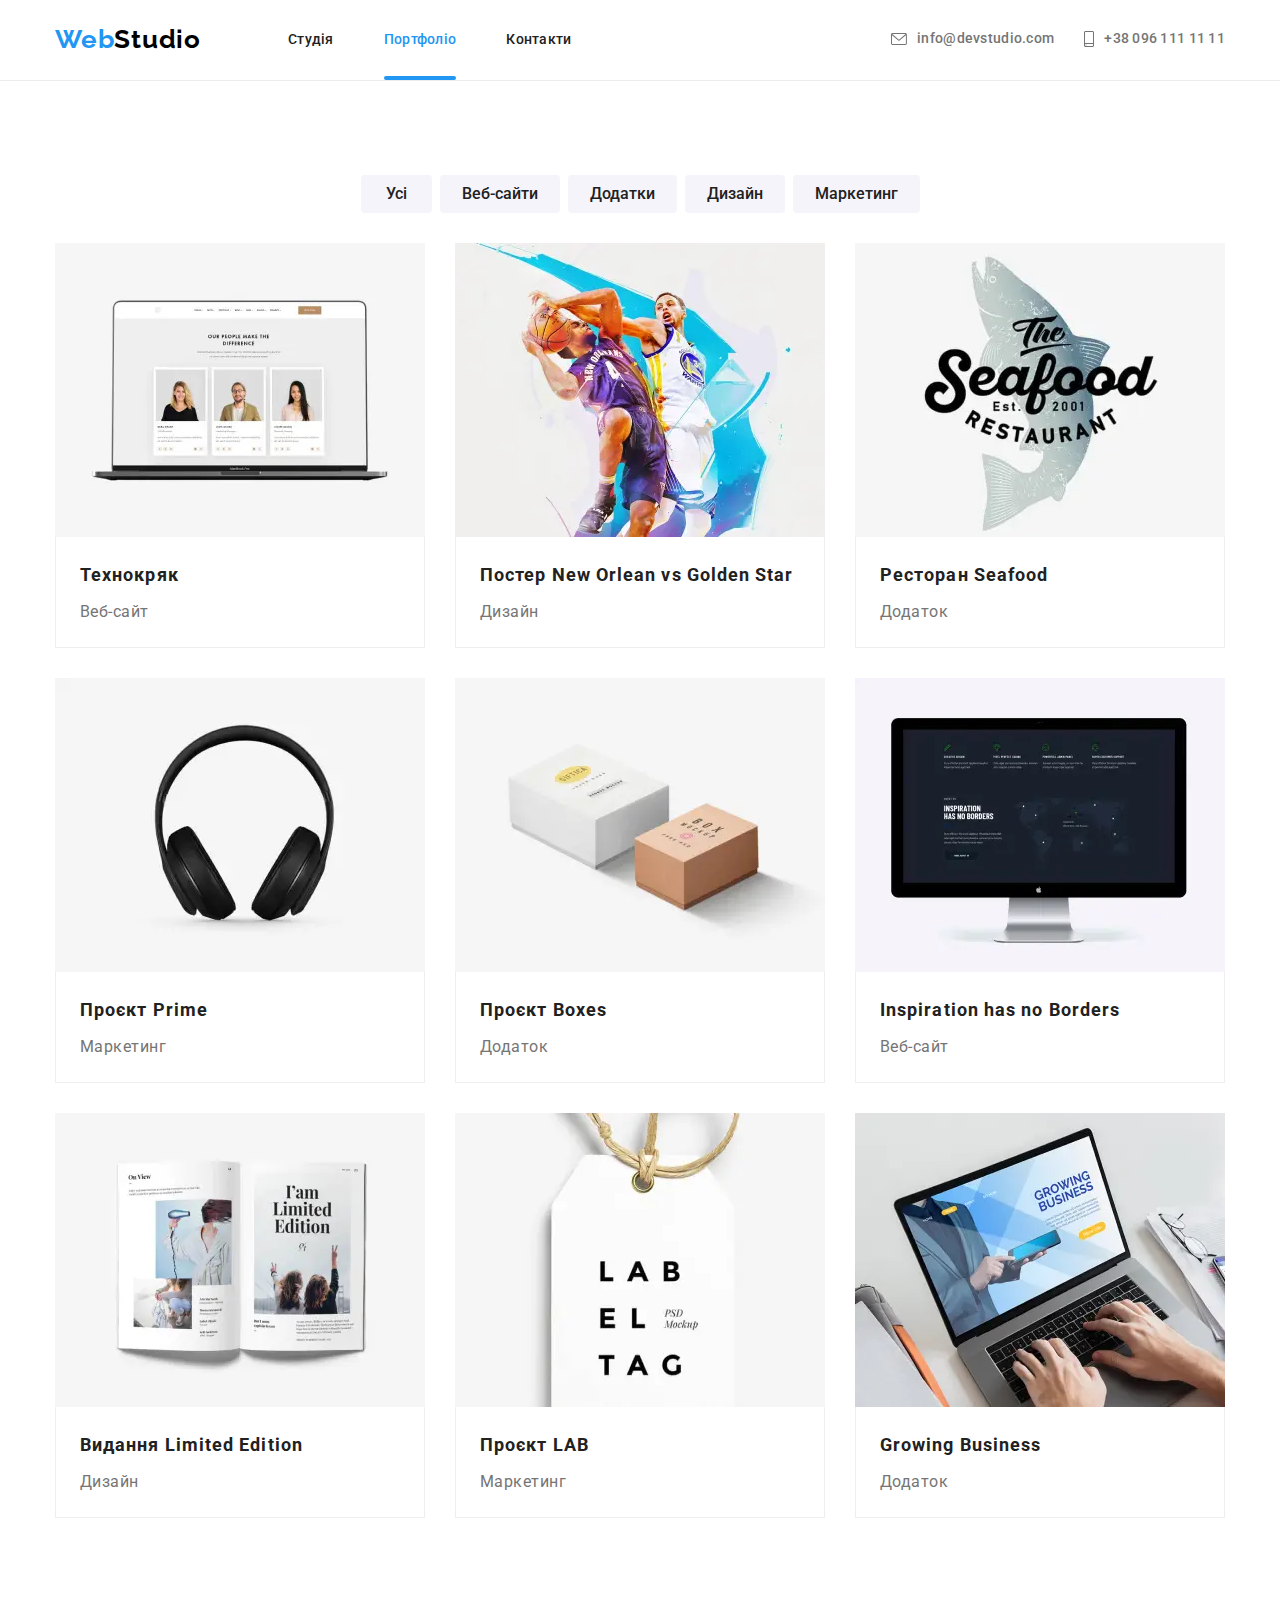
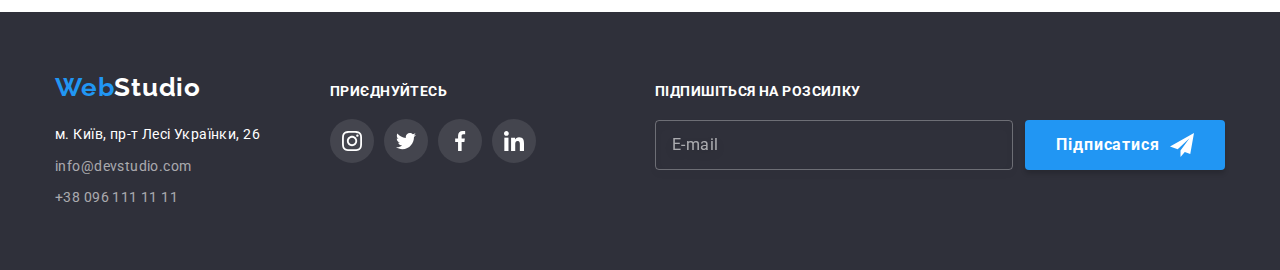
==== commit c3b7d5e8: "add" ====
--- a/portfolio.html
+++ b/portfolio.html
@@ -178,9 +178,12 @@
                       "
                       media="(max-width: 767px)"
                     />
-                    <img src="./images/portfolio/TK/pf.desk.tk.img.jpg" alt="Технокряк" />
+                    <img
+                      class="picture__img"
+                      src="./images/portfolio/TK/pf.desk.tk.img.jpg"
+                      alt="Технокряк"
+                    />
                   </picture>
-
                   <p class="overlay">
                     Ресурс пропонує комплексні пропозиції з різним рівнем функціоналу та сервісів.
                     Все це дозволить відвідувачу отримати вичерпні відомості про компанію чи
--- a/css/main.min.css
+++ b/css/main.min.css
@@ -1 +1 @@
-:root{--primery-font: "Roboto", sans-serif;--secondary-font: "Raleway", sans-serif;--accent-color: #2196f3;--dark-accent-color: #212121;--grey-accent-color: #757575;--white-accent-color: #ffffff;--black-accent-color: #000000;--dark-background-accent-color: #2f303a;--blue-background-accent-color: #188ce8;--white-background-accent-color: #f5f4fa;--white-border-color: #eeeeee;--grey-second-accent-color: #afb1b8;--transition-dur-and-func: 250ms cubic-bezier(0.4, 0, 0.2, 1)}h1,h2,h3,h4,p{margin-top:0;margin-bottom:0}button{cursor:pointer}body{font-family:var(--primery-font);color:var(--dark-accent-color)}ul{margin-top:0;margin-bottom:0;padding-left:0}img{display:block}.link{text-decoration:none}.list{list-style:none}@media screen and (max-width: 767px){.section{padding-top:60px;padding-bottom:60px}}@media screen and (min-width: 768px){.section{padding-top:60px;padding-bottom:60px}}@media screen and (min-width: 1200px){.section{padding-top:94px;padding-bottom:94px}}.container{padding-left:15px;padding-right:15px}@media screen and (min-width: 480px){.container{width:480px;margin-left:auto;margin-right:auto}}@media screen and (min-width: 768px){.container{width:768px}}@media screen and (min-width: 1200px){.container{width:1200px}}@media screen and (max-width: 767px){.modal-open-btn{padding:10px 24px}}@media screen and (min-width: 768px){.modal-open-btn{padding:10px 24px}}@media screen and (min-width: 1200px){.modal-open-btn{padding:10px 32px}}.modal-open-btn{display:block;margin-right:auto;margin-left:auto;font-weight:700;font-size:16px;line-height:1.88;letter-spacing:.06em;color:var(--white-accent-color);background-color:var(--accent-color);box-shadow:0px 4px 4px rgba(0,0,0,.15);border-radius:4px;border:none;transition:background-color var(--transition-dur-and-func)}.modal-open-btn:hover,.modal-open-btn:focus{background-color:var(--blue-background-accent-color)}@media screen and (max-width: 767px){.mobile-menu{position:fixed;top:0;left:0;z-index:100;width:100%;height:100%;background-color:var(--white-accent-color);opacity:0;visibility:hidden;pointer-events:none;transition:opacity 250ms ease,visibility 250ms ease}.mobile-menu__container{position:relative;padding-left:40px;padding-top:48px;padding-bottom:48px;height:100%}.mobile-menu.is-open{opacity:1;visibility:visible;pointer-events:auto}.mobile-menu__close-btn{position:absolute;top:16px;right:15px;background-color:rgba(0,0,0,0);border:0;padding:0;line-height:0}.mobile-menu__close-btn:hover,.mobile-menu__close-btn:focus{fill:var(--accent-color)}.mobile-menu__close-icon{width:40px;height:40px}.mobile-menu__list{margin-bottom:302px}.mobile-menu__list .link.current{color:var(--accent-color)}.mobile-menu__item:not(:last-child){margin-bottom:32px}.mobile-menu__link{font-family:"Roboto";font-style:normal;font-weight:500;font-size:40px;line-height:1.18;letter-spacing:.02em;color:var(--dark-accent-color)}.mobile-menu__link:hover,.mobile-menu__link:focus{color:var(--accent-color)}.mobile-menu__contact-tel{margin-bottom:32px}.mobile-menu__contact-tel-link{font-family:"Roboto";font-style:normal;font-weight:500;font-size:34px;line-height:1.18;letter-spacing:.02em;color:var(--accent-color)}.mobile-menu__contact-tel-link:hover,.mobile-menu__contact-tel-link:focus{color:var(--accent-color)}.mobile-menu__contact-mail{margin-bottom:64px}.mobile-menu__contact-mail-link{font-family:"Roboto";font-style:normal;font-weight:500;font-size:24px;line-height:1.17;letter-spacing:.02em;color:var(--grey-accent-color)}.mobile-menu__contact-mail-link:hover,.mobile-menu__contact-mail-link:focus{color:var(--accent-color)}.mobile-menu__social-list{display:flex;justify-content:flex-start;gap:10px}.mobile-menu__social-item{border-right:2px solid rgba(33,33,33,.2);padding-right:10px}.mobile-menu__social-link{font-family:"Roboto";font-style:normal;font-weight:500;font-size:18px;line-height:1.22;letter-spacing:.02em;color:var(--accent-color)}.mobile-menu__social-link:hover,.mobile-menu__social-link:focus{color:var(--accent-color)}}@media screen and (min-width: 767px){.mobile-menu{display:none}}@media screen and (max-width: 767px){.title{margin-bottom:30px;font-weight:700;font-size:28px;line-height:1.18;text-align:center;letter-spacing:.03em}}@media screen and (min-width: 768px){.title{margin-bottom:30px;font-weight:700;font-size:28px;line-height:1.18;text-align:center;letter-spacing:.03em}}.page-logo{font-family:"Raleway";font-style:normal;font-weight:700;font-size:26px;line-height:1.19;letter-spacing:.03em;color:var(--accent-color)}.logo-studio{color:var(--black-accent-color)}.footer__logo{color:var(--white-accent-color)}.visually-hidden{position:absolute;width:1px;height:1px;margin:-1px;padding:0;overflow:hidden;border:0;clip:rect(0 0 0 0)}@media screen and (max-width: 767px){.list-item{display:flex;flex-direction:column;gap:30px}}@media screen and (min-width: 768px){.list-item{display:flex;gap:30px;justify-content:center;flex-wrap:wrap}}.backdrop{position:fixed;top:0;left:0;z-index:100;width:100%;height:100%;background-color:rgba(0,0,0,.5);transition:opacity 250ms ease,visibility 250ms ease}.backdrop.is-hidden{visibility:hidden;opacity:0;pointer-events:none}@media screen and (max-width: 767px){.modal{position:absolute;top:50%;left:50%;transform:translate(-50%, -50%);width:450px;height:609px;background-color:var(--white-accent-color);padding:40px}}.modal-close-btn{position:absolute;top:8px;right:8px;display:flex;align-items:center;justify-content:center;width:30px;height:30px;border-radius:50%;background-color:var(--white-accent-color);border:1px solid rgba(0,0,0,.1);padding:0px}.modal-close-btn:hover,.modal-close-btn:focus{fill:var(--accent-color)}.modal-form-title{font-weight:700;font-size:20px;line-height:1.15;text-align:center;letter-spacing:.03em;color:#212121;margin-bottom:12px}.modal-form{display:flex;flex-direction:column}.modal-form-field{margin-bottom:10px}.modal-form-field-textarea{margin-bottom:20px}.modal-form-field-desc{display:block;font-size:12px;line-height:1.17;letter-spacing:.01em;color:var(--grey-accent-color);margin-bottom:4px}.modal-form-input-wrapper{position:relative;display:block}.modal-form-input{width:100%;height:40px;border:1px solid rgba(33,33,33,.2);border-radius:4px;padding-left:42px;transition:border-color var(--transition-dur-and-func)}.modal-form-input:focus{outline:none;border-color:var(--accent-color)}.modal-form-input-icon{display:block;position:absolute;top:50%;left:12px;transform:translateY(-50%);fill:var(--dark-accent-color);transition:fill var(--transition-dur-and-func)}.modal-form-input:focus+.modal-form-input-icon{fill:var(--accent-color)}.modal-form-message{width:100%;height:120px;border:1px solid rgba(33,33,33,.2);border-radius:4px;padding:12px 16px;resize:none;transition:border-color var(--transition-dur-and-func)}.modal-form-message::placeholder{font-size:12px;line-height:1.17;letter-spacing:.01em;color:rgba(117,117,117,.5)}.modal-form-message:focus{outline:none;border-color:var(--accent-color)}.modal-form-check-field{display:flex;align-items:center;justify-content:center;font-size:14px;line-height:1.71;letter-spacing:.03em;color:var(--grey-accent-color);margin-bottom:30px}.modal-form-check{position:absolute;appearance:none}.modal-form-own-checkbox{width:16px;height:15px;border-radius:2px;border:2px solid var(--dark-accent-color);cursor:pointer;margin-right:7px}.modal-form-check:checked+.modal-form-own-checkbox{background-color:var(--accent-color);border:none}.modal-form-checkbox-icon{display:none}.modal-form-check:checked+.modal-form-own-checkbox .modal-form-checkbox-icon{display:block;fill:#fff}.modal-form-agreement{color:var(--accent-color)}.modal-form-submit{display:block;margin-right:auto;margin-left:auto;padding:10px 52px;font-weight:700;font-size:16px;line-height:1.88;letter-spacing:.06em;color:var(--white-accent-color);background-color:var(--accent-color);box-shadow:0px 4px 4px rgba(0,0,0,.15);border-radius:4px;border:none;transition:background-color var(--transition-dur-and-func)}.modal-form-submit:hover,.modal-form-submit:focus{background-color:var(--blue-background-accent-color)}@media screen and (min-width: 1200px){.overlay{position:absolute;top:0;left:0;height:100%;width:100%;overflow:auto;transform:translateY(100%);transition:transform var(--transition-dur-and-func);background:rgba(33,150,243,.9);color:var(--white-accent-color);font-size:18px;line-height:28px;letter-spacing:.03em;padding:63px 24px}.card-link:hover .overlay,.card-link:focus .overlay{transform:translateY(0%)}.specialization__overlay{position:absolute;top:224px;left:0;height:70px;width:100%;background-color:rgba(47,48,58,.8);color:var(--white-accent-color);text-transform:uppercase;font-weight:700;font-size:14px;line-height:1.14;letter-spacing:.03em;display:flex;align-items:center;justify-content:center}}@media screen and (max-width: 767px){.footer-modal-form-input{width:100%}}@media screen and (min-width: 768px){.footer-modal-form-input{width:450px}}.footer-modal-form-title{font-weight:700;font-size:14px;line-height:1.14;letter-spacing:.03em;text-transform:uppercase;color:var(--white-accent-color);margin-bottom:20px}.footer-modal{display:flex;flex-direction:column;flex-wrap:wrap;text-align:center}.footer-modal-form-input{height:50px;padding-left:16px;color:var(--white-accent-color);background:none;border:1px solid rgba(255,255,255,.3);filter:drop-shadow(0px 4px 4px rgba(0, 0, 0, 0.15));border-radius:4px;transition:border-color var(--transition-dur-and-func);margin-bottom:20px}.footer-modal-form-input::placeholder{font-size:16px;line-height:1.25;letter-spacing:.03em;color:rgba(255,255,255,.6)}.footer-modal-form-input:focus{outline:none;border-color:var(--accent-color)}.footer-modal-form-submit{display:flex;column-gap:10px;justify-content:center;align-items:center;padding:0;width:200px;height:50px;box-shadow:0px 4px 4px rgba(0,0,0,.15);border-radius:4px;border:none;font-weight:700;font-size:16px;line-height:1.88;letter-spacing:.06em;color:var(--white-accent-color);background-color:var(--accent-color);transition:background-color var(--transition-dur-and-func)}.footer-modal-form-submit:hover,.footer-modal-form-submit:focus{background-color:var(--blue-background-accent-color)}.footer-modal-form-input-wrapper{display:flex;justify-content:center}.footer-modal-form-input-icon{fill:var(--white-accent-color)}@media screen and (max-width: 767px){.page-header{padding-top:10px;padding-bottom:10px}.page-header__container{justify-content:space-between}.menu{display:none}.menu-list-contact{display:none}.page-header__button{line-height:0;border:none;background-color:rgba(0,0,0,0);padding:0}.page-header__button-icon{width:40px;height:40px}}@media screen and (min-width: 768px){.page-header{padding-top:21px;padding-bottom:21px}.page-header__container{justify-content:space-between}.menu{display:flex;column-gap:50px}.page-header__button{display:none}.logo{margin-right:87px}.menu-list-contact{margin-left:auto}.menu .link.current{color:var(--accent-color)}.menu__link{position:relative;padding-bottom:32px;padding-top:32px;font-weight:500;font-size:14px;line-height:1.14;letter-spacing:.02em;color:var(--dark-accent-color);transition:color var(--transition-dur-and-func)}.menu__link:hover,.menu__link:focus{color:var(--accent-color)}.current::after{position:absolute;display:block;content:"";left:0;bottom:-1px;width:100%;height:4px;background-color:var(--accent-color);border-radius:2px}.contact-mail{margin-bottom:10px}}@media screen and (min-width: 1200px){.page-header{padding-top:24px;padding-bottom:25px}.menu{display:flex;column-gap:50px}.menu-list-contact{display:flex;margin-left:auto;align-items:center}.contact-mail{margin-bottom:0}}.page-header{border-bottom:1px solid #ececec}.page-header__container{display:flex;align-items:center}.page-navigation{display:flex;align-items:center}.contact-mail{display:flex;align-items:center;font-weight:500;font-size:14px;line-height:1.14;letter-spacing:.02em;margin-right:30px;color:var(--grey-accent-color);transition:color var(--transition-dur-and-func)}.contact-mail:hover,.contact-mail:focus{color:var(--accent-color)}.icon-smartphone{width:10px;height:16px;margin-right:10px;fill:currentColor}.envelope-image{width:16px;height:12px;margin-right:10px;fill:currentColor}.contact-phone-number{display:flex;align-items:center;font-weight:500;font-size:14px;line-height:1.14;letter-spacing:.02em;color:var(--grey-accent-color);transition:color var(--transition-dur-and-func)}.contact-phone-number:hover,.contact-phone-number:focus{color:var(--accent-color)}@media screen and (max-width: 767px){.container-hero{height:400px;max-width:480px;padding-top:118px;padding-bottom:118px}.container-hero__title{width:360px;font-size:26px;line-height:1.62}}@media screen and (min-width: 768px){.container-hero{height:400px;max-width:768px;padding-top:118px;padding-bottom:118px}.container-hero__title{width:360px;font-size:26px;line-height:1.62}}@media screen and (min-width: 1200px){.container-hero{max-width:1600px;height:600px;padding-top:200px;padding-bottom:200px}.container-hero__title{font-size:44px;line-height:1.36;width:696px}}.container-hero{margin-left:auto;margin-right:auto;background-color:#c4c4c4;background-image:linear-gradient(rgba(47, 48, 58, 0.4), rgba(47, 48, 58, 0.4)),url(/images/hero-background/Header.mob.img.jpg);background-repeat:no-repeat;background-size:cover;background-position:center}.container-hero__title{display:block;text-align:center;margin-right:auto;margin-left:auto;margin-bottom:30px;font-weight:900;letter-spacing:.06em;text-transform:uppercase;color:var(--white-accent-color)}@media screen and (min-device-picel-ratio: 2)and (max-width: 767px),screen and (min-resolution: 192dpi)and (max-width: 767px),screen and (min-resolution: 2dppx)and (max-width: 767px){.container-hero{background-image:linear-gradient(rgba(47, 48, 58, 0.4), rgba(47, 48, 58, 0.4)),url(/images/hero-background/Header.mob@2x.img.jpg)}}@media screen and (max-width: 767px){.advantages-list__link{width:100%}.advantages-list__description-last{margin-bottom:0}.advantages-list__title{text-align:center}}@media screen and (min-width: 768px){.advantages-list{flex-wrap:wrap}.advantages-list__item{width:354px}}@media screen and (min-width: 1200px){.advantages-list__link{display:flex;justify-content:center;align-items:center;width:270px;height:120px;background:var(--white-background-accent-color);border-radius:4px;margin-bottom:30px;cursor:unset}.advantages-list__item{flex-basis:calc((100% - 90px)/4)}}.advantages-list__icon{width:70px;height:70px}.advantages-list__link{display:flex;justify-content:center;align-items:center;height:120px;background:var(--white-background-accent-color);border-radius:4px;margin-bottom:30px;cursor:unset}.advantages-list__title{font-weight:700;font-size:14px;line-height:1.14;letter-spacing:.03em;text-transform:uppercase;margin-bottom:10px}.advantages-list__description{font-size:14px;line-height:1.71;letter-spacing:.03em;margin-bottom:30px;color:var(--grey-accent-color)}@media screen and (max-width: 767px){.specialization{display:none}}@media screen and (min-width: 768px){.specialization{display:none}}@media screen and (min-width: 1200px){.specialization{display:contents;padding-bottom:94px}.specialization__img-wrapper{position:relative}}@media screen and (max-width: 767px){.team__img{margin-bottom:30px;width:100%}}@media screen and (min-width: 768px){.team__img{margin-bottom:30px;width:100%}}.team{background-color:var(--white-background-accent-color)}.team__item{display:flex;flex-direction:column;align-items:center;background:var(--white-accent-color);box-shadow:0px 1px 3px rgba(0,0,0,.12),0px 1px 1px rgba(0,0,0,.14),0px 2px 1px rgba(0,0,0,.2);border-radius:0px 0px 4px 4px}.team__title{font-weight:500;font-size:16px;line-height:1.19;text-align:center;letter-spacing:.03em;margin-bottom:10px}.team__description{font-size:16px;line-height:1.19;text-align:center;letter-spacing:.03em;margin-bottom:16px;color:var(--grey-accent-color)}.team__social-list{display:flex;justify-content:center;column-gap:10px;margin-bottom:30px}.team__social-list-link{display:flex;justify-content:center;align-items:center;width:44px;height:44px;border-radius:50px;transition:background-color var(--transition-dur-and-func)}.team__social-list-link:hover,.team__social-list-link:focus{background-color:var(--accent-color)}.team__social-list-icon{width:20px;height:20px;fill:var(--grey-second-accent-color);transition:fill var(--transition-dur-and-func)}.team__social-list-link:hover .team__social-list-icon,.team__social-list-link:focus .team__social-list-icon{fill:var(--white-accent-color)}@media screen and (max-width: 767px){.customers__list-link{width:210px}.customers__list-item{flex-wrap:wrap}}@media screen and (min-width: 768px){.customers__list-link{width:226px}.customers__list-item{flex-wrap:wrap}}.customers__list-icon{width:106px;height:60px;fill:var(--grey-second-accent-color);transition:fill var(--transition-dur-and-func)}.customers__list-link:hover .customers__list-icon,.customers__list-link:focus .customers__list-icon{fill:var(--accent-color)}.customers__list-link{display:flex;justify-content:center;align-items:center;height:92px;border:1px solid var(--grey-second-accent-color);border-radius:4px;transition:border var(--transition-dur-and-func)}.customers__list-link:hover,.customers__list-link:focus{border:1px solid var(--accent-color);border-radius:4px}.customers__list-item{display:flex;justify-content:center;gap:30px}@media screen and (max-width: 767px){.footer__social-list{margin-bottom:60px}}@media screen and (min-width: 768px){.footer-container__address{display:flex;justify-content:space-around}.footer__social-list-container{padding-top:5px}}.footer__page-logo{text-align:center;margin-bottom:20px}.footer{padding-top:60px;padding-bottom:60px;background:var(--dark-background-accent-color)}.footer-address{margin-bottom:60px}.footer__title{font-weight:700;font-size:14px;letter-spacing:.03em;text-transform:uppercase;color:var(--white-accent-color);margin-bottom:20px;text-align:center}.footer__social-list-icon{width:20px;height:20px;fill:var(--white-accent-color)}.footer__social-list-link{display:flex;justify-content:center;align-items:center;width:44px;height:44px;border-radius:50px;background:rgba(255,255,255,.1);transition:background-color var(--transition-dur-and-func)}.footer__social-list-link:hover,.footer__social-list-link:focus{background-color:var(--accent-color)}.footer__social-list{display:flex;justify-content:center;gap:10px}.footer-address{display:flex;flex-direction:column}.footer__address-link{font-style:normal;font-size:14px;line-height:1.7;letter-spacing:.03em;color:var(--white-accent-color)}.footer__address-item{display:flex;justify-content:center}.footer__address-item:not(:last-child){margin-bottom:8px}.footer__address-contact{font-style:normal;font-size:14px;line-height:1.7;letter-spacing:.03em;color:rgba(255,255,255,.6);transition:color var(--transition-dur-and-func)}.footer__address-contact:hover,.footer__address-contact:focus{color:var(--accent-color)}@media screen and (max-width: 767px){.portfolio-menu{margin-bottom:40px;flex-wrap:wrap;row-gap:15px;width:326px}}@media screen and (min-width: 768px){.portfolio-menu{margin-bottom:30px;justify-content:center}}.portfolio-menu{display:flex;column-gap:8px}.border-btn{padding:6px 22px}.first-btn{padding:6px 25px}.portfolio-open-btn{font-weight:500;font-size:16px;line-height:1.6;background:var(--white-background-accent-color);color:var(--dark-accent-color);border-radius:4px;border:none;transition:background-color var(--transition-dur-and-func),color var(--transition-dur-and-func)}.portfolio-open-btn:hover,.portfolio-open-btn:focus{background-color:var(--accent-color);color:var(--white-accent-color)}.portfolio-list{display:flex;flex-wrap:wrap;gap:30px}.portfolio-card{flex-basis:calc((100% - 60px)/3)}.card-link:hover,.card-link:focus{display:block;box-shadow:0px 1px 1px rgba(0,0,0,.12),0px 4px 4px rgba(0,0,0,.06),1px 4px 6px rgba(0,0,0,.16)}.portfolio-img-item{font-weight:700;font-size:18px;line-height:2;letter-spacing:.06em;color:var(--dark-accent-color);margin-bottom:4px}.portfolio-img-name{font-size:16px;line-height:1.88;letter-spacing:.03em;color:var(--grey-accent-color)}.portfolio-list-img-wrapper{position:relative;overflow:hidden}.text-border{padding:20px 24px;border:1px solid var(--white-border-color);border-top:none}/*# sourceMappingURL=main.min.css.map */+:root{--primery-font: "Roboto", sans-serif;--secondary-font: "Raleway", sans-serif;--accent-color: #2196f3;--dark-accent-color: #212121;--grey-accent-color: #757575;--background-accent-color: #c4c4c4;--white-accent-color: #ffffff;--black-accent-color: #000000;--dark-background-accent-color: #2f303a;--blue-background-accent-color: #188ce8;--white-background-accent-color: #f5f4fa;--white-border-color: #eeeeee;--grey-second-accent-color: #afb1b8;--transition-dur-and-func: 250ms cubic-bezier(0.4, 0, 0.2, 1)}h1,h2,h3,h4,p{margin-top:0;margin-bottom:0}button{cursor:pointer}body{font-family:var(--primery-font);color:var(--dark-accent-color)}ul{margin-top:0;margin-bottom:0;padding-left:0}img{display:block}.link{text-decoration:none}.list{list-style:none}@media screen and (max-width: 767px){.section{padding-top:60px;padding-bottom:60px}}@media screen and (min-width: 768px){.section{padding-top:60px;padding-bottom:60px}}@media screen and (min-width: 1200px){.section{padding-top:94px;padding-bottom:94px}}.container{padding-left:15px;padding-right:15px}@media screen and (min-width: 480px){.container{width:480px;margin-left:auto;margin-right:auto}}@media screen and (min-width: 768px){.container{width:768px}}@media screen and (min-width: 1200px){.container{width:1200px}}@media screen and (max-width: 767px){.modal-open-btn{padding:10px 24px}}@media screen and (min-width: 768px){.modal-open-btn{padding:10px 24px}}@media screen and (min-width: 1200px){.modal-open-btn{padding:10px 32px}}.modal-open-btn{display:block;margin-right:auto;margin-left:auto;font-weight:700;font-size:16px;line-height:1.88;letter-spacing:.06em;color:var(--white-accent-color);background-color:var(--accent-color);box-shadow:0px 4px 4px rgba(0,0,0,.15);border-radius:4px;border:none;transition:background-color var(--transition-dur-and-func)}.modal-open-btn:hover,.modal-open-btn:focus{background-color:var(--blue-background-accent-color)}@media screen and (max-width: 767px){.mobile-menu{position:fixed;top:0;left:0;z-index:100;width:100%;height:100%;background-color:var(--white-accent-color);opacity:0;visibility:hidden;pointer-events:none;transition:opacity 250ms ease,visibility 250ms ease}.mobile-menu__container{display:flex;flex-direction:column;justify-content:space-between;position:relative;padding-left:40px;padding-top:48px;padding-bottom:48px;height:100%}.mobile-menu.is-open{opacity:1;visibility:visible;pointer-events:auto}.mobile-menu__close-btn{position:absolute;top:16px;right:15px;background-color:rgba(0,0,0,0);border:0;padding:0;line-height:0}.mobile-menu__close-btn:hover,.mobile-menu__close-btn:focus{fill:var(--accent-color)}.mobile-menu__close-icon{width:40px;height:40px}.mobile-menu__list .link.current{color:var(--accent-color)}.mobile-menu__item:not(:last-child){margin-bottom:32px}.mobile-menu__link{font-family:"Roboto";font-style:normal;font-weight:500;font-size:40px;line-height:1.18;letter-spacing:.02em;color:var(--dark-accent-color)}.mobile-menu__link:hover,.mobile-menu__link:focus{color:var(--accent-color)}.mobile-menu__contact-tel{margin-bottom:32px}.mobile-menu__contact-tel-link{font-family:"Roboto";font-style:normal;font-weight:500;font-size:34px;line-height:1.18;letter-spacing:.02em;color:var(--accent-color)}.mobile-menu__contact-tel-link:hover,.mobile-menu__contact-tel-link:focus{color:var(--accent-color)}.mobile-menu__contact-mail{margin-bottom:64px}.mobile-menu__contact-mail-link{font-family:"Roboto";font-style:normal;font-weight:500;font-size:24px;line-height:1.17;letter-spacing:.02em;color:var(--grey-accent-color)}.mobile-menu__contact-mail-link:hover,.mobile-menu__contact-mail-link:focus{color:var(--accent-color)}.mobile-menu__social-list{display:flex;justify-content:flex-start;gap:10px}.mobile-menu__social-item{border-right:2px solid rgba(33,33,33,.2);padding-right:10px}.mobile-menu__social-link{font-family:"Roboto";font-style:normal;font-weight:500;font-size:18px;line-height:1.22;letter-spacing:.02em;color:var(--accent-color)}.mobile-menu__social-link:hover,.mobile-menu__social-link:focus{color:var(--accent-color)}}@media screen and (min-width: 767px){.mobile-menu{display:none}}@media screen and (max-width: 767px){.title{margin-bottom:30px;font-weight:700;font-size:28px;line-height:1.18;text-align:center;letter-spacing:.03em}}@media screen and (min-width: 768px){.title{margin-bottom:30px;font-weight:700;font-size:28px;line-height:1.18;text-align:center;letter-spacing:.03em}}.page-logo{font-family:"Raleway";font-style:normal;font-weight:700;font-size:26px;line-height:1.19;letter-spacing:.03em;color:var(--accent-color)}.logo-studio{color:var(--black-accent-color)}.footer__logo{color:var(--white-accent-color)}.visually-hidden{position:absolute;width:1px;height:1px;margin:-1px;padding:0;overflow:hidden;border:0;clip:rect(0 0 0 0)}@media screen and (max-width: 767px){.list-item{flex-direction:column}}.list-item{flex-wrap:wrap}.list-item{display:flex;gap:30px}.backdrop{position:fixed;top:0;left:0;z-index:100;width:100%;height:100%;background-color:rgba(0,0,0,.5);transition:opacity 250ms ease,visibility 250ms ease}.backdrop.is-hidden{visibility:hidden;opacity:0;pointer-events:none}@media screen and (max-width: 767px){.modal{width:100%;max-width:450px}}@media screen and (min-width: 768px){.modal{width:450px}}@media screen and (min-width: 1200px){.modal{width:528px;height:581px}}@media screen and (max-width: 1199px){.modal{height:609px}}.modal{position:absolute;top:50%;left:50%;transform:translate(-50%, -50%);background-color:var(--white-accent-color);padding:40px}.modal-close-btn{position:absolute;top:8px;right:8px;display:flex;align-items:center;justify-content:center;width:30px;height:30px;border-radius:50%;background-color:var(--white-accent-color);border:1px solid rgba(0,0,0,.1);padding:0px}.modal-close-btn:hover,.modal-close-btn:focus{fill:var(--accent-color)}@media screen and (max-width: 767px){.modal-form-check-field{font-size:12px;line-height:1.17}}@media screen and (min-width: 768px){.modal-form-check-field{font-size:12px;line-height:1.17}}@media screen and (min-width: 1200px){.modal-form-check-field{font-size:14px;line-height:1.71}}.modal-form-title{font-weight:700;font-size:20px;line-height:1.15;text-align:center;letter-spacing:.03em;color:#212121;margin-bottom:12px}.modal-form{display:flex;flex-direction:column}.modal-form-field{margin-bottom:10px}.modal-form-field-textarea{margin-bottom:20px}.modal-form-field-desc{display:block;font-size:12px;line-height:1.17;letter-spacing:.01em;color:var(--grey-accent-color);margin-bottom:4px}.modal-form-input-wrapper{position:relative;display:block}.modal-form-input{width:100%;height:40px;border:1px solid rgba(33,33,33,.2);border-radius:4px;padding-left:42px;transition:border-color var(--transition-dur-and-func)}.modal-form-input:focus{outline:none;border-color:var(--accent-color)}.modal-form-input-icon{display:block;position:absolute;top:50%;left:12px;transform:translateY(-50%);fill:var(--dark-accent-color);transition:fill var(--transition-dur-and-func)}.modal-form-input:focus+.modal-form-input-icon{fill:var(--accent-color)}.modal-form-message{width:100%;height:120px;border:1px solid rgba(33,33,33,.2);border-radius:4px;padding:12px 16px;resize:none;transition:border-color var(--transition-dur-and-func)}.modal-form-message::placeholder{font-size:12px;line-height:1.17;letter-spacing:.01em;color:rgba(117,117,117,.5)}.modal-form-message:focus{outline:none;border-color:var(--accent-color)}.modal-form-check-field{display:flex;align-items:center;justify-content:center;letter-spacing:.03em;color:var(--grey-accent-color);margin-bottom:30px}.modal-form-check{position:absolute;appearance:none}.modal-form-own-checkbox{width:16px;height:15px;border-radius:2px;border:2px solid var(--dark-accent-color);cursor:pointer;margin-right:7px}.modal-form-check:checked+.modal-form-own-checkbox{background-color:var(--accent-color);border:none}.modal-form-checkbox-icon{display:none}.modal-form-check:checked+.modal-form-own-checkbox .modal-form-checkbox-icon{display:block;fill:#fff}.modal-form-agreement{color:var(--accent-color)}.modal-form-submit{display:block;margin-right:auto;margin-left:auto;padding:10px 52px;font-weight:700;font-size:16px;line-height:1.88;letter-spacing:.06em;color:var(--white-accent-color);background-color:var(--accent-color);box-shadow:0px 4px 4px rgba(0,0,0,.15);border-radius:4px;border:none;transition:background-color var(--transition-dur-and-func)}.modal-form-submit:hover,.modal-form-submit:focus{background-color:var(--blue-background-accent-color)}.specialization__overlay{position:absolute;top:224px;left:0;height:70px;width:100%;background-color:rgba(47,48,58,.8);color:var(--white-accent-color);text-transform:uppercase;font-weight:700;font-size:14px;line-height:1.14;letter-spacing:.03em;display:flex;align-items:center;justify-content:center}.overlay{position:absolute;top:0;left:0;height:100%;width:100%;overflow:auto;transform:translateY(100%);transition:transform var(--transition-dur-and-func);background:rgba(33,150,243,.9);color:var(--white-accent-color);font-size:18px;line-height:28px;letter-spacing:.03em;padding:63px 24px}.card-link:hover .overlay,.card-link:focus .overlay{transform:translateY(0%)}@media screen and (max-width: 767px){.footer-modal-form-input{width:100%;margin-bottom:20px}.footer-modal{text-align:center}}@media screen and (min-width: 768px){.footer-modal-form-input{width:450px;margin-bottom:20px}.footer-modal{text-align:center}}@media screen and (min-width: 1200px){.footer-modal-form{display:flex}.footer-modal-form-input{width:358px;margin-bottom:0px}.footer-modal-form-submit{display:flex;column-gap:10px;justify-content:center;align-items:center;padding:0;margin-left:12px;width:200px;height:50px}.footer-modal{margin-left:auto;text-align:start}}.footer-modal-form-title{font-weight:700;font-size:14px;line-height:1.14;letter-spacing:.03em;text-transform:uppercase;color:var(--white-accent-color);margin-bottom:20px}.footer-modal{display:flex;flex-direction:column;flex-wrap:wrap}.footer-modal-form-input{height:50px;padding-left:16px;color:var(--white-accent-color);background:none;border:1px solid rgba(255,255,255,.3);filter:drop-shadow(0px 4px 4px rgba(0, 0, 0, 0.15));border-radius:4px;transition:border-color var(--transition-dur-and-func)}.footer-modal-form-input::placeholder{font-size:16px;line-height:1.25;letter-spacing:.03em;color:rgba(255,255,255,.6)}.footer-modal-form-input:focus{outline:none;border-color:var(--accent-color)}.footer-modal-form-submit{display:flex;column-gap:10px;justify-content:center;align-items:center;padding:0;width:200px;height:50px;box-shadow:0px 4px 4px rgba(0,0,0,.15);border-radius:4px;border:none;font-weight:700;font-size:16px;line-height:1.88;letter-spacing:.06em;color:var(--white-accent-color);background-color:var(--accent-color);transition:background-color var(--transition-dur-and-func)}.footer-modal-form-submit:hover,.footer-modal-form-submit:focus{background-color:var(--blue-background-accent-color)}.footer-modal-form-input-wrapper{display:flex;justify-content:center}.footer-modal-form-input-icon{fill:var(--white-accent-color)}@media screen and (max-width: 767px){.page-header{padding-top:10px;padding-bottom:10px}.page-header__container{justify-content:space-between}.menu{display:none}.menu-list-contact{display:none}.page-header__button{line-height:0;border:none;background-color:rgba(0,0,0,0);padding:0}.page-header__button-icon{width:40px;height:40px}}@media screen and (min-width: 768px){.page-header{padding-top:21px;padding-bottom:21px}.page-header__container{justify-content:space-between}.menu{display:flex;column-gap:50px}.page-header__button{display:none}.logo{margin-right:87px}.menu-list-contact{margin-left:auto}.menu .link.current{color:var(--accent-color)}.menu__link{position:relative;padding-bottom:32px;padding-top:32px;font-weight:500;font-size:14px;line-height:1.14;letter-spacing:.02em;color:var(--dark-accent-color);transition:color var(--transition-dur-and-func)}.menu__link:hover,.menu__link:focus{color:var(--accent-color)}.current::after{position:absolute;display:block;content:"";left:0;bottom:-1px;width:100%;height:4px;background-color:var(--accent-color);border-radius:2px}.contact-mail{margin-bottom:10px}}@media screen and (min-width: 1200px){.page-header{padding-top:24px;padding-bottom:25px}.menu{display:flex;column-gap:50px}.menu-list-contact{display:flex;margin-left:auto;align-items:center}.contact-mail{margin-bottom:0}}.page-header{border-bottom:1px solid #ececec}.page-header__container{display:flex;align-items:center}.page-navigation{display:flex;align-items:center}.contact-mail{display:flex;align-items:center;font-weight:500;font-size:14px;line-height:1.14;letter-spacing:.02em;margin-right:30px;color:var(--grey-accent-color);transition:color var(--transition-dur-and-func)}.contact-mail:hover,.contact-mail:focus{color:var(--accent-color)}.icon-smartphone{width:10px;height:16px;margin-right:10px;fill:currentColor}.envelope-image{width:16px;height:12px;margin-right:10px;fill:currentColor}.contact-phone-number{display:flex;align-items:center;font-weight:500;font-size:14px;line-height:1.14;letter-spacing:.02em;color:var(--grey-accent-color);transition:color var(--transition-dur-and-func)}.contact-phone-number:hover,.contact-phone-number:focus{color:var(--accent-color)}@media screen and (max-width: 767px){.container-hero{width:100%;max-width:480px;background-image:linear-gradient(rgba(47, 48, 58, 0.4), rgba(47, 48, 58, 0.4)),url(../images/hero-background/Header.mob.img.jpg)}.container-hero__title{width:100%}}@media screen and (min-device-picel-ratio: 2)and (max-width: 767px),screen and (min-resolution: 192dpi)and (max-width: 767px),screen and (min-resolution: 2dppx)and (max-width: 767px){.container-hero{background-image:linear-gradient(rgba(47, 48, 58, 0.4), rgba(47, 48, 58, 0.4)),url(../images/hero-background/Header.mob@2x.img.jpg)}}@media screen and (min-width: 768px){.container-hero{max-width:768px;background-image:linear-gradient(rgba(47, 48, 58, 0.4), rgba(47, 48, 58, 0.4)),url(../images/hero-background/Header.tab.img.jpg)}}@media screen and (min-device-picel-ratio: 2)and (min-width: 768px),screen and (min-resolution: 192dpi)and (min-width: 768px),screen and (min-resolution: 2dppx)and (min-width: 768px){.container-hero{background-image:linear-gradient(rgba(47, 48, 58, 0.4), rgba(47, 48, 58, 0.4)),url(../images/hero-background/Header.tab@2x.img.jpg)}}@media screen and (min-width: 1200px){.container-hero{max-width:1600px;height:600px;padding-top:200px;padding-bottom:200px;background-image:linear-gradient(rgba(47, 48, 58, 0.4), rgba(47, 48, 58, 0.4)),url(../images/hero-background/Header.desk.img.jpg)}.container-hero__title{max-width:696px;font-size:44px;line-height:1.36}}@media screen and (min-device-picel-ratio: 2)and (min-width: 1200px),screen and (min-resolution: 192dpi)and (min-width: 1200px),screen and (min-resolution: 2dppx)and (min-width: 1200px){.container-hero{background-image:linear-gradient(rgba(47, 48, 58, 0.4), rgba(47, 48, 58, 0.4)),url(../images/hero-background/Header.desk@2x.img.jpg)}}@media screen and (max-width: 1199px){.container-hero{height:400px;padding-top:118px;padding-bottom:118px}.container-hero__title{max-width:360px;font-size:26px;line-height:1.62}}.container-hero{margin-left:auto;margin-right:auto;padding-right:15px;padding-left:15px;background-color:var(--background-accent-color);background-repeat:no-repeat;background-size:cover;background-position:center}.container-hero__title{display:block;text-align:center;margin-right:auto;margin-left:auto;margin-bottom:30px;font-weight:900;letter-spacing:.06em;text-transform:uppercase;color:var(--white-accent-color)}@media screen and (max-width: 767px){.advantages-list__link{max-width:450px;width:100%}.advantages-list__description{max-width:450px;width:100%}.advantages-list__description-last{margin-bottom:0}.advantages-list__title{text-align:center}}@media screen and (min-width: 768px){.advantages-list{flex-wrap:wrap}.advantages-list__item{width:354px}}@media screen and (min-width: 1200px){.advantages-list__link{display:flex;justify-content:center;align-items:center;width:270px;height:120px;background:var(--white-background-accent-color);border-radius:4px;margin-bottom:30px;cursor:unset}.advantages-list__item{flex-basis:calc((100% - 90px)/4)}}.advantages-list__icon{width:70px;height:70px}.advantages-list__link{display:flex;justify-content:center;align-items:center;height:120px;background:var(--white-background-accent-color);border-radius:4px;margin-bottom:30px;cursor:unset}.advantages-list__title{font-weight:700;font-size:14px;line-height:1.14;letter-spacing:.03em;text-transform:uppercase;margin-bottom:10px}.advantages-list__description{font-size:14px;line-height:1.71;letter-spacing:.03em;color:var(--grey-accent-color)}@media screen and (max-width: 767px){.specialization{display:none}}@media screen and (min-width: 768px){.specialization{display:none}}@media screen and (min-width: 1200px){.specialization{display:contents;padding-bottom:94px}.specialization__img-wrapper{position:relative}}@media screen and (max-width: 767px){.team__item{width:100%;max-width:450px}.team__img{margin-bottom:30px;width:100%;max-width:450px}}@media screen and (min-width: 768px){.team__img{margin-bottom:30px;width:100%}}.team{background-color:var(--white-background-accent-color)}.team__item{display:flex;flex-direction:column;align-items:center;background:var(--white-accent-color);box-shadow:0px 1px 3px rgba(0,0,0,.12),0px 1px 1px rgba(0,0,0,.14),0px 2px 1px rgba(0,0,0,.2);border-radius:0px 0px 4px 4px}.team__title{font-weight:500;font-size:16px;line-height:1.19;text-align:center;letter-spacing:.03em;margin-bottom:10px}.team__description{font-size:16px;line-height:1.19;text-align:center;letter-spacing:.03em;margin-bottom:16px;color:var(--grey-accent-color)}.team__social-list{display:flex;justify-content:center;column-gap:10px;margin-bottom:30px}.team__social-list-link{display:flex;justify-content:center;align-items:center;width:44px;height:44px;border-radius:50px;transition:background-color var(--transition-dur-and-func)}.team__social-list-link:hover,.team__social-list-link:focus{background-color:var(--accent-color)}.team__social-list-icon{width:20px;height:20px;fill:var(--grey-second-accent-color);transition:fill var(--transition-dur-and-func)}.team__social-list-link:hover .team__social-list-icon,.team__social-list-link:focus .team__social-list-icon{fill:var(--white-accent-color)}@media screen and (max-width: 767px){.customers__list-link{max-width:210px}.customers__list-item{width:calc((100% - 30px)/2)}}@media screen and (max-width: 1199px){.customers__list{flex-wrap:wrap}}@media screen and (min-width: 768px){.customers__list-link{width:226px}.customers__list{flex-wrap:wrap}}@media screen and (min-width: 1200px){.customers__list{flex-wrap:nowrap}.customers__list-link{width:170px}}.customers__list-icon{width:106px;height:60px;fill:var(--grey-second-accent-color);transition:fill var(--transition-dur-and-func)}.customers__list-link:hover .customers__list-icon,.customers__list-link:focus .customers__list-icon{fill:var(--accent-color)}.customers__list-link{display:flex;justify-content:center;align-items:center;height:92px;border:1px solid var(--grey-second-accent-color);border-radius:4px;transition:border var(--transition-dur-and-func)}.customers__list-link:hover,.customers__list-link:focus{border:1px solid var(--accent-color);border-radius:4px}.customers__list{display:flex;justify-content:center;gap:30px}@media screen and (max-width: 767px){.footer__page-logo{text-align:center}.footer__social-list{margin-bottom:60px}.footer__address-item{justify-content:center}}@media screen and (min-width: 768px){.footer__page-logo{text-align:center}.footer-container__address{display:flex;justify-content:space-around}.footer__social-list-container{padding-top:5px}.footer__address-item{justify-content:center}}@media screen and (max-width: 1199px){.footer-address{margin-bottom:60px}.footer__title{text-align:center}}@media screen and (min-width: 1200px){.footer-container__address{align-items:baseline}.footer-address{margin-right:70px}.footer__address-item:not(:last-child){margin-bottom:10px}.footer-container{display:flex;align-items:baseline}.footer__page-logo{text-align:start}.footer__address-item{justify-content:flex-start}}.footer__page-logo{margin-bottom:20px}.footer{padding-top:60px;padding-bottom:60px;background:var(--dark-background-accent-color)}.footer__title{font-weight:700;font-size:14px;letter-spacing:.03em;text-transform:uppercase;color:var(--white-accent-color);margin-bottom:20px}.footer__social-list-icon{width:20px;height:20px;fill:var(--white-accent-color)}.footer__social-list-link{display:flex;justify-content:center;align-items:center;width:44px;height:44px;border-radius:50px;background:rgba(255,255,255,.1);transition:background-color var(--transition-dur-and-func)}.footer__social-list-link:hover,.footer__social-list-link:focus{background-color:var(--accent-color)}.footer__social-list{display:flex;justify-content:center;gap:10px}.footer-address{display:flex;flex-direction:column}.footer__address-link{font-style:normal;font-size:14px;line-height:1.7;letter-spacing:.03em;color:var(--white-accent-color)}.footer__address-item{display:flex}.footer__address-item:not(:last-child){margin-bottom:8px}.footer__address-contact{font-style:normal;font-size:14px;line-height:1.7;letter-spacing:.03em;color:rgba(255,255,255,.6);transition:color var(--transition-dur-and-func)}.footer__address-contact:hover,.footer__address-contact:focus{color:var(--accent-color)}@media screen and (max-width: 767px){.portfolio-menu{margin-bottom:40px;flex-wrap:wrap;row-gap:15px;width:326px}.portfolio-card{width:100%;max-width:450px}}@media screen and (min-width: 768px){.portfolio-menu{margin-bottom:30px;justify-content:center}}.portfolio-menu{display:flex;column-gap:8px}.border-btn{padding:6px 22px}.first-btn{padding:6px 25px}.portfolio-open-btn{font-weight:500;font-size:16px;line-height:1.6;background:var(--white-background-accent-color);color:var(--dark-accent-color);border-radius:4px;border:none;transition:background-color var(--transition-dur-and-func),color var(--transition-dur-and-func)}.portfolio-open-btn:hover,.portfolio-open-btn:focus{background-color:var(--accent-color);color:var(--white-accent-color)}.portfolio-list{display:flex;flex-wrap:wrap;gap:30px}.portfolio-card{flex-basis:calc((100% - 60px)/3)}.card-link:hover,.card-link:focus{display:block;box-shadow:0px 1px 1px rgba(0,0,0,.12),0px 4px 4px rgba(0,0,0,.06),1px 4px 6px rgba(0,0,0,.16)}.portfolio-img-item{font-weight:700;font-size:18px;line-height:2;letter-spacing:.06em;color:var(--dark-accent-color);margin-bottom:4px}.portfolio-img-name{font-size:16px;line-height:1.88;letter-spacing:.03em;color:var(--grey-accent-color)}.portfolio-list-img-wrapper{position:relative;overflow:hidden}.text-border{padding:20px 24px;border:1px solid var(--white-border-color);border-top:none}/*# sourceMappingURL=main.min.css.map */